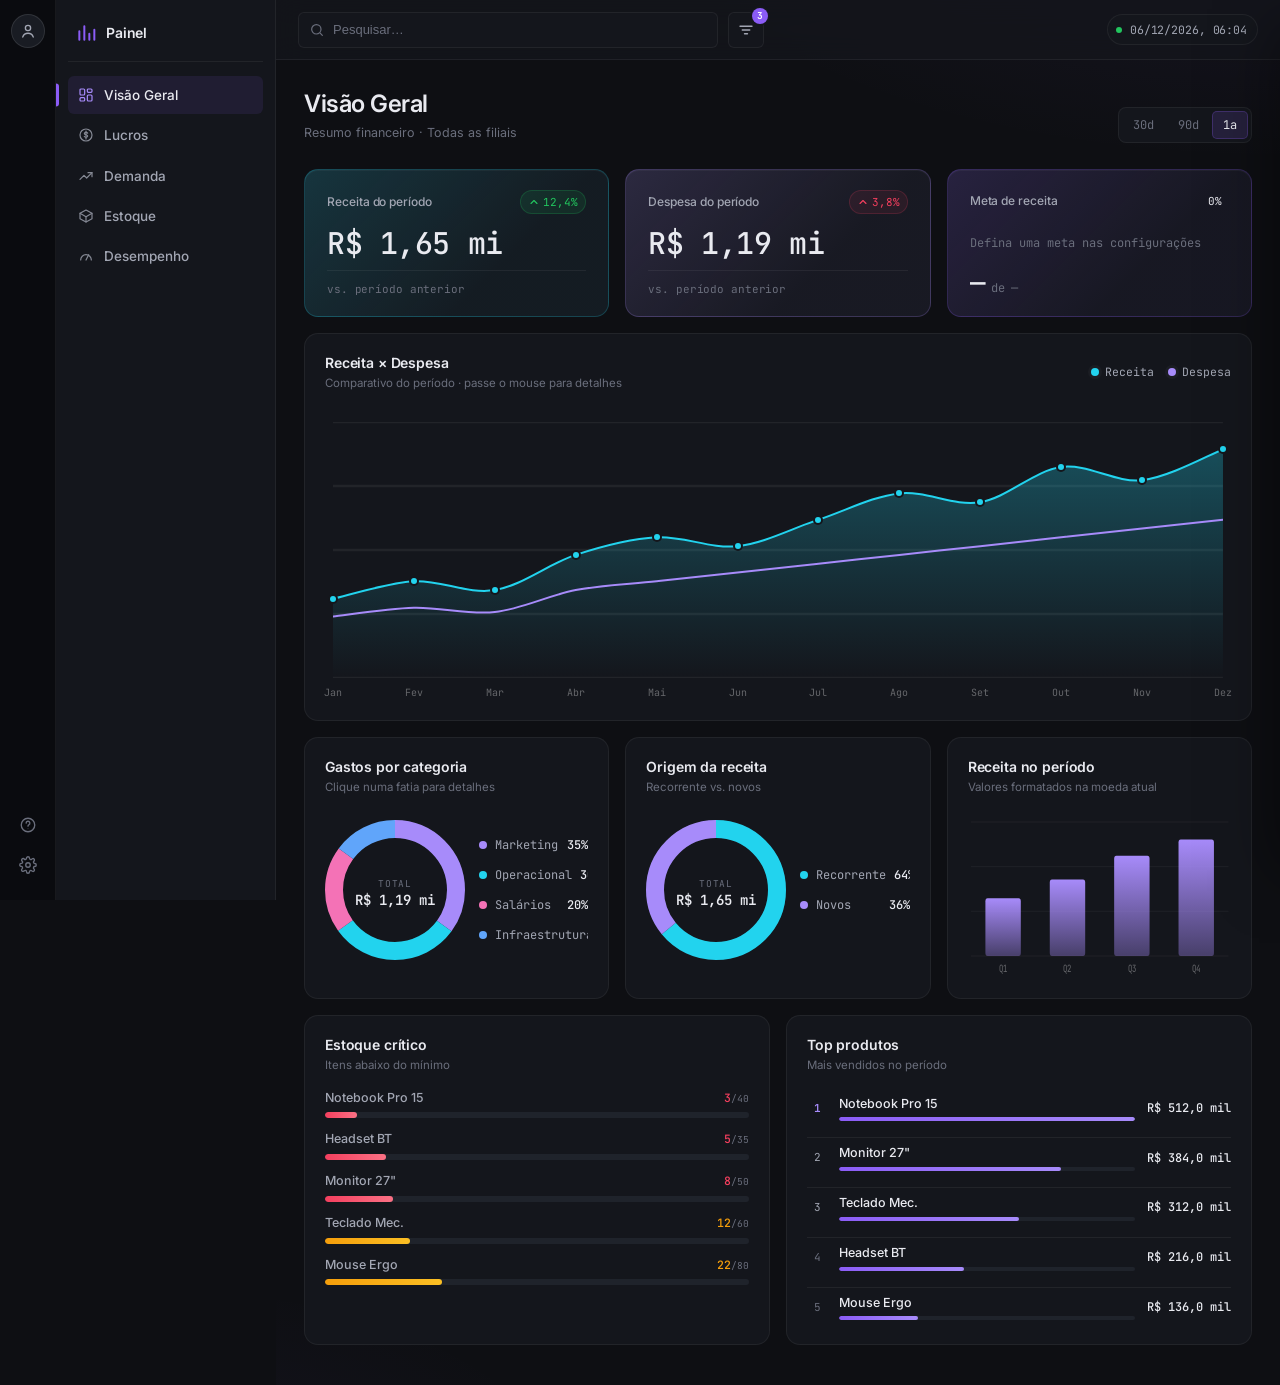
==== index.html @ f3abb26a "Dados compativeis com o da empresa ficticia montada, além de alguns graficos a mais adicionados na t" ====
<!DOCTYPE html>
<html lang="pt-BR" data-theme="violeta">
<head>
  <meta charset="UTF-8">
  <meta name="viewport" content="width=device-width, initial-scale=1.0">
  <title>Dashboard · Visão Geral</title>
  <link rel="preconnect" href="https://fonts.googleapis.com">
  <link rel="preconnect" href="https://fonts.gstatic.com" crossorigin>
  <link href="https://fonts.googleapis.com/css2?family=Inter:wght@400;500;600;700&family=JetBrains+Mono:wght@400;500&display=swap" rel="stylesheet">
  <link rel="stylesheet" href="prototipo.css">
  <link rel="stylesheet" href="themes.css">
  <link rel="stylesheet" href="configs.css">
</head>
<body>

  <aside class="rail" id="rail">
    <button class="rail-avatar" id="perfilBtn" aria-label="Perfil" aria-expanded="false" aria-controls="popPerfil">
      <svg viewBox="0 0 24 24" width="18" height="18" fill="none" stroke="currentColor" stroke-width="1.8" stroke-linecap="round" stroke-linejoin="round">
        <circle cx="12" cy="8" r="3.5"/><path d="M5 20c1.2-3.4 3.8-5 7-5s5.8 1.6 7 5"/>
      </svg>
    </button>
    <div class="rail-bottom">
      <button class="rail-btn" id="ajudaBtn" aria-label="Ajuda" aria-expanded="false" aria-controls="popAjuda">
        <svg viewBox="0 0 24 24" width="18" height="18" fill="none" stroke="currentColor" stroke-width="1.8" stroke-linecap="round" stroke-linejoin="round">
          <circle cx="12" cy="12" r="9"/><path d="M9.5 9.5a2.5 2.5 0 1 1 3.5 2.3c-.8.4-1 .9-1 1.7"/><circle cx="12" cy="17" r=".6" fill="currentColor" stroke="none"/>
        </svg>
      </button>
      <button class="rail-btn" id="settingsBtn" aria-label="Configurações" aria-expanded="false" aria-controls="settings">
        <svg viewBox="0 0 24 24" width="18" height="18" fill="none" stroke="currentColor" stroke-width="1.8" stroke-linecap="round" stroke-linejoin="round">
          <circle cx="12" cy="12" r="3"/>
          <path d="M19.4 15a1.7 1.7 0 0 0 .3 1.9l.1.1a2 2 0 1 1-2.8 2.8l-.1-.1a1.7 1.7 0 0 0-1.9-.3 1.7 1.7 0 0 0-1 1.5V21a2 2 0 1 1-4 0v-.1a1.7 1.7 0 0 0-1-1.6 1.7 1.7 0 0 0-1.9.3l-.1.1a2 2 0 1 1-2.8-2.8l.1-.1a1.7 1.7 0 0 0 .3-1.9 1.7 1.7 0 0 0-1.5-1H3a2 2 0 1 1 0-4h.1a1.7 1.7 0 0 0 1.6-1 1.7 1.7 0 0 0-.3-1.9l-.1-.1a2 2 0 1 1 2.8-2.8l.1.1a1.7 1.7 0 0 0 1.9.3H9a1.7 1.7 0 0 0 1-1.5V3a2 2 0 1 1 4 0v.1a1.7 1.7 0 0 0 1 1.5 1.7 1.7 0 0 0 1.9-.3l.1-.1a2 2 0 1 1 2.8 2.8l-.1.1a1.7 1.7 0 0 0-.3 1.9V9a1.7 1.7 0 0 0 1.5 1H21a2 2 0 1 1 0 4h-.1a1.7 1.7 0 0 0-1.5 1z"/>
        </svg>
      </button>
    </div>
  </aside>

  <nav class="menu" id="menu" aria-label="Seções">
    <div class="brand">
      <svg class="brand-mark" viewBox="0 0 24 24" fill="none" aria-hidden="true">
        <path d="M4 20V10M10 20V4M16 20v-7M22 20V8" stroke="currentColor" stroke-width="2.4" stroke-linecap="round"/>
      </svg>
      <span class="brand-name">Painel</span>
    </div>
    <a href="#" class="menu-item active" data-view="geral">
      <svg viewBox="0 0 24 24" width="16" height="16" fill="none" stroke="currentColor" stroke-width="1.8" stroke-linecap="round" stroke-linejoin="round"><rect x="3" y="3" width="7" height="9" rx="1.5"/><rect x="14" y="3" width="7" height="5" rx="1.5"/><rect x="14" y="12" width="7" height="9" rx="1.5"/><rect x="3" y="16" width="7" height="5" rx="1.5"/></svg>
      <span>Visão Geral</span>
    </a>
    <a href="#" class="menu-item" data-view="lucros">
      <svg viewBox="0 0 24 24" width="16" height="16" fill="none" stroke="currentColor" stroke-width="1.8" stroke-linecap="round" stroke-linejoin="round"><circle cx="12" cy="12" r="9"/><path d="M14.5 9.2c-.5-.8-1.4-1.2-2.5-1.2-1.4 0-2.5.7-2.5 1.8s1 1.5 2.5 1.8c1.6.4 2.5.9 2.5 2 0 1.1-1.1 1.8-2.5 1.8-1.1 0-2-.4-2.5-1.2"/><path d="M12 6v12"/></svg>
      <span>Lucros</span>
    </a>
    <a href="#" class="menu-item">
      <svg viewBox="0 0 24 24" width="16" height="16" fill="none" stroke="currentColor" stroke-width="1.8" stroke-linecap="round" stroke-linejoin="round"><path d="M3 17l6-6 4 4 8-8"/><path d="M15 7h6v6"/></svg>
      <span>Demanda</span>
    </a>
    <a href="#" class="menu-item">
      <svg viewBox="0 0 24 24" width="16" height="16" fill="none" stroke="currentColor" stroke-width="1.8" stroke-linecap="round" stroke-linejoin="round"><path d="M21 8l-9-5-9 5 9 5 9-5z"/><path d="M3 8v8l9 5 9-5V8"/><path d="M12 13v8"/></svg>
      <span>Estoque</span>
    </a>
    <a href="#" class="menu-item">
      <svg viewBox="0 0 24 24" width="16" height="16" fill="none" stroke="currentColor" stroke-width="1.8" stroke-linecap="round" stroke-linejoin="round"><path d="M4 18a8 8 0 1 1 16 0"/><path d="M12 18l4-8"/></svg>
      <span>Desempenho</span>
    </a>
  </nav>

  <header class="tools">
    <button class="menu-btn" id="menuBtn" aria-label="Abrir menu" aria-expanded="false" aria-controls="menu">
      <svg viewBox="0 0 24 24" width="20" height="20" fill="none" stroke="currentColor" stroke-width="1.9" stroke-linecap="round"><line x1="4" y1="7" x2="20" y2="7"/><line x1="4" y1="12" x2="20" y2="12"/><line x1="4" y1="17" x2="20" y2="17"/></svg>
    </button>

    <div class="tools-left">
      <div class="search">
        <svg class="search-icon" viewBox="0 0 24 24" width="16" height="16" fill="none" stroke="currentColor" stroke-width="1.8" stroke-linecap="round" stroke-linejoin="round">
          <circle cx="11" cy="11" r="7"/><path d="M20 20l-3.2-3.2"/>
        </svg>
        <input id="searchInput" type="text" placeholder="Pesquisar…" aria-label="Pesquisar" autocomplete="off">
        <div class="search-results" id="searchResults"></div>
      </div>

      <div class="filter-wrap">
        <button class="filter-btn" id="filterBtn" aria-label="Filtrar filiais" aria-expanded="false" aria-controls="filterMenu">
          <svg viewBox="0 0 24 24" width="18" height="18" fill="none" stroke="currentColor" stroke-width="1.8" stroke-linecap="round"><line x1="4" y1="7" x2="20" y2="7"/><line x1="7" y1="12" x2="17" y2="12"/><line x1="10" y1="17" x2="14" y2="17"/></svg>
          <span class="filter-count" id="filterCount">3</span>
        </button>
        <div class="filter-menu" id="filterMenu" hidden>
          <div class="filter-head">
            <span class="filter-label">Filiais</span>
            <button class="filter-clear" id="filterClear">Todas</button>
          </div>
          <label class="filter-opt"><input type="checkbox" value="campinas" checked><span class="filter-check"></span><span class="filter-name">Campinas</span></label>
          <label class="filter-opt"><input type="checkbox" value="jundiai" checked><span class="filter-check"></span><span class="filter-name">Jundiaí</span></label>
          <label class="filter-opt"><input type="checkbox" value="saopaulo" checked><span class="filter-check"></span><span class="filter-name">São Paulo</span></label>
        </div>
      </div>
    </div>

    <button class="tools-settings-btn" id="topbarSettingsBtn" aria-label="Configurações">
      <svg viewBox="0 0 24 24" width="18" height="18" fill="none" stroke="currentColor" stroke-width="1.8" stroke-linecap="round" stroke-linejoin="round">
        <circle cx="12" cy="12" r="3"/>
        <path d="M19.4 15a1.7 1.7 0 0 0 .3 1.9l.1.1a2 2 0 1 1-2.8 2.8l-.1-.1a1.7 1.7 0 0 0-1.9-.3 1.7 1.7 0 0 0-1 1.5V21a2 2 0 1 1-4 0v-.1a1.7 1.7 0 0 0-1-1.6 1.7 1.7 0 0 0-1.9.3l-.1.1a2 2 0 1 1-2.8-2.8l.1-.1a1.7 1.7 0 0 0 .3-1.9 1.7 1.7 0 0 0-1.5-1H3a2 2 0 1 1 0-4h.1a1.7 1.7 0 0 0 1.6-1 1.7 1.7 0 0 0-.3-1.9l-.1-.1a2 2 0 1 1 2.8-2.8l.1.1a1.7 1.7 0 0 0 1.9.3H9a1.7 1.7 0 0 0 1-1.5V3a2 2 0 1 1 4 0v.1a1.7 1.7 0 0 0 1 1.5 1.7 1.7 0 0 0 1.9-.3l.1-.1a2 2 0 1 1 2.8 2.8l-.1.1a1.7 1.7 0 0 0-.3 1.9V9a1.7 1.7 0 0 0 1.5 1H21a2 2 0 1 1 0 4h-.1a1.7 1.7 0 0 0-1.5 1z"/>
      </svg>
    </button>

    <div class="tools-right">
      <span class="live-dot" aria-hidden="true"></span>
      <span class="live-time" id="clock">--/-- ---- --:--</span>
    </div>
  </header>

  <div class="overlay" id="overlay"></div>

  <main class="content">

    <!-- ====================================================
         VIEW · VISÃO GERAL
         ==================================================== -->
    <section class="view" data-view="geral">

      <div class="content-header" id="contentHeader">
        <div>
          <h1>Visão Geral</h1>
          <p class="subtitle">Resumo financeiro · <span id="filiaisLabel">Todas as filiais</span></p>
        </div>
        <div class="range-picker" role="group" aria-label="Período">
          <button class="chip" data-period="30d">30d</button>
          <button class="chip" data-period="90d">90d</button>
          <button class="chip active" data-period="1a">1a</button>
        </div>
      </div>

      <section class="metrics">
        <article class="card" id="cardReceita">
          <header>
            <span class="card-label">Receita do período</span>
            <span class="card-badge pos">
              <svg class="badge-icon" viewBox="0 0 24 24" width="12" height="12" fill="none" stroke="currentColor" stroke-width="2.2" stroke-linecap="round" stroke-linejoin="round"><path d="M6 15l6-6 6 6"/></svg>
              <span class="badge-value">12,4%</span>
            </span>
          </header>
          <div class="card-value"><span class="num" data-current="0">0</span></div>
          <footer>vs. período anterior</footer>
        </article>

        <article class="card" id="cardDespesa">
          <header>
            <span class="card-label">Despesa do período</span>
            <span class="card-badge neg">
              <svg class="badge-icon" viewBox="0 0 24 24" width="12" height="12" fill="none" stroke="currentColor" stroke-width="2.2" stroke-linecap="round" stroke-linejoin="round"><path d="M6 9l6 6 6-6"/></svg>
              <span class="badge-value">3,8%</span>
            </span>
          </header>
          <div class="card-value"><span class="num" data-current="0">0</span></div>
          <footer>vs. período anterior</footer>
        </article>

        <article class="card card--goal" id="cardMeta">
          <header>
            <span class="card-label">Meta de receita</span>
            <span class="card-badge" id="metaBadge" hidden>
              <span class="badge-value" id="metaBadgeValue">0%</span>
            </span>
          </header>
          <div class="goal-card-body" id="metaBody">
            <p class="goal-empty" id="metaEmpty">Defina uma meta nas configurações</p>
            <div class="goal-card-value" id="metaValueWrap" hidden>
              <span class="num" id="metaValue">—</span>
              <small id="metaSub">de —</small>
            </div>
            <div class="goal-card-track" id="metaTrack" hidden>
              <div class="goal-card-fill" id="metaFill" style="width:0%"></div>
            </div>
            <p class="goal-card-remaining" id="metaRemaining" hidden></p>
          </div>
        </article>
      </section>

      <section class="panel" id="panelGrafico">
        <header class="panel-head">
          <div>
            <h3>Receita × Despesa</h3>
            <p class="panel-sub">Comparativo do período · passe o mouse para detalhes</p>
          </div>
          <div class="legend">
            <span data-serie="receita"><i class="dot" style="background:var(--chart-2)"></i>Receita</span>
            <span data-serie="despesa"><i class="dot" style="background:var(--chart-1)"></i>Despesa</span>
          </div>
        </header>
        <div class="chart" id="chart" aria-label="Gráfico de receita vs despesa"></div>
      </section>

      <section class="analytics">
        <article class="panel panel--donut" id="panelCategorias">
          <header class="panel-head"><div><h3>Gastos por categoria</h3><p class="panel-sub">Clique numa fatia para detalhes</p></div></header>
          <div class="donut-host" id="donutCategorias"></div>
        </article>
        <article class="panel panel--donut" id="panelOrigem">
          <header class="panel-head"><div><h3>Origem da receita</h3><p class="panel-sub">Recorrente vs. novos</p></div></header>
          <div class="donut-host" id="donutOrigem"></div>
        </article>
        <article class="panel panel--bars" id="panelBarras">
          <header class="panel-head"><div><h3>Receita no período</h3><p class="panel-sub">Valores formatados na moeda atual</p></div></header>
          <div class="bar-host" id="barPeriodo"></div>
        </article>
      </section>

      <section class="analytics analytics--2">
        <article class="panel panel--stock" id="panelEstoque">
          <header class="panel-head"><div><h3>Estoque crítico</h3><p class="panel-sub">Itens abaixo do mínimo</p></div></header>
          <div class="stock-list" id="estoqueCritico"></div>
        </article>
        <article class="panel panel--top" id="panelTop">
          <header class="panel-head"><div><h3>Top produtos</h3><p class="panel-sub">Mais vendidos no período</p></div></header>
          <div class="top-list" id="topProdutos"></div>
        </article>
      </section>

    </section>

    <!-- ====================================================
         VIEW · LUCROS
         ==================================================== -->
    <section class="view" data-view="lucros" hidden>

      <div class="content-header">
        <div>
          <h1>Lucros</h1>
          <p class="subtitle">Receita, custos e margem · <span id="filiaisLabelLucros">Todas as filiais</span></p>
        </div>
        <div class="range-picker" role="group" aria-label="Período">
          <button class="chip" data-period="30d">30d</button>
          <button class="chip" data-period="90d">90d</button>
          <button class="chip active" data-period="1a">1a</button>
        </div>
      </div>

      <section class="metrics metrics--4">

        <article class="card" id="lucrosCardReceita" style="--c-rgb: 34, 197, 94">
          <header>
            <span class="card-label">Receita bruta</span>
            <span class="card-badge pos">
              <svg class="badge-icon" viewBox="0 0 24 24" width="12" height="12" fill="none" stroke="currentColor" stroke-width="2.2" stroke-linecap="round" stroke-linejoin="round"><path d="M6 15l6-6 6 6"/></svg>
              <span class="badge-value">0%</span>
            </span>
          </header>
          <div class="card-value"><span class="num" data-current="0">0</span></div>
          <footer>vs. período anterior</footer>
        </article>

        <article class="card" id="lucrosCardCustos" style="--c-rgb: 244, 63, 94">
          <header>
            <span class="card-label">Custos totais</span>
            <span class="card-badge neg">
              <svg class="badge-icon" viewBox="0 0 24 24" width="12" height="12" fill="none" stroke="currentColor" stroke-width="2.2" stroke-linecap="round" stroke-linejoin="round"><path d="M6 9l6 6 6-6"/></svg>
              <span class="badge-value">0%</span>
            </span>
          </header>
          <div class="card-value"><span class="num" data-current="0">0</span></div>
          <footer>vs. período anterior</footer>
        </article>

        <article class="card" id="lucrosCardLucro" style="--c-rgb: var(--accent-rgb)">
          <header>
            <span class="card-label">Lucro líquido</span>
            <span class="card-badge pos">
              <svg class="badge-icon" viewBox="0 0 24 24" width="12" height="12" fill="none" stroke="currentColor" stroke-width="2.2" stroke-linecap="round" stroke-linejoin="round"><path d="M6 15l6-6 6 6"/></svg>
              <span class="badge-value">0%</span>
            </span>
          </header>
          <div class="card-value"><span class="num" data-current="0">0</span></div>
          <footer>vs. período anterior</footer>
        </article>

        <article class="card card--percent" id="lucrosCardMargem" style="--c-rgb: var(--c-rgb-1)">
          <header>
            <span class="card-label">Margem líquida</span>
            <span class="card-badge pos">
              <svg class="badge-icon" viewBox="0 0 24 24" width="12" height="12" fill="none" stroke="currentColor" stroke-width="2.2" stroke-linecap="round" stroke-linejoin="round"><path d="M6 15l6-6 6 6"/></svg>
              <span class="badge-value">0%</span>
            </span>
          </header>
          <div class="card-value">
            <span class="num" id="lucrosMargemValor" data-current="0">0</span>
            <small>%</small>
          </div>
          <footer>vs. período anterior</footer>
        </article>

      </section>

      <section class="panel">
        <header class="panel-head">
          <div>
            <h3>Receita × Custos × Lucro</h3>
            <p class="panel-sub">Evolução no período · passe o mouse para detalhes</p>
          </div>
          <div class="legend">
            <span><i class="dot" style="background:var(--chart-1)"></i>Receita</span>
            <span><i class="dot" style="background:var(--chart-2)"></i>Custos</span>
            <span><i class="dot" style="background:var(--chart-3)"></i>Lucro</span>
          </div>
        </header>
        <div class="chart" id="chartLucros" aria-label="Gráfico de receita, custos e lucro"></div>
      </section>

      <section class="analytics">

        <article class="panel panel--donut">
          <header class="panel-head">
            <div>
              <h3>Composição da receita</h3>
              <p class="panel-sub">Hardware · Software · Serviços</p>
            </div>
          </header>
          <div class="donut-host" id="donutMixReceita"></div>
        </article>

        <article class="panel panel--donut">
          <header class="panel-head">
            <div>
              <h3>Composição dos custos</h3>
              <p class="panel-sub">Clique numa fatia para detalhes</p>
            </div>
          </header>
          <div class="donut-host" id="donutCustosLucros"></div>
        </article>

        <article class="panel panel--bars">
          <header class="panel-head">
            <div>
              <h3>Lucro no período</h3>
              <p class="panel-sub">Valores na moeda atual</p>
            </div>
          </header>
          <div class="bar-host" id="barLucros"></div>
        </article>

      </section>

      <section class="analytics analytics--2">

        <article class="panel panel--donut">
          <header class="panel-head">
            <div>
              <h3>Origem do lucro</h3>
              <p class="panel-sub">Recorrente vs. pontual</p>
            </div>
          </header>
          <div class="donut-host" id="donutOrigemLucros"></div>
        </article>

        <article class="panel">
          <header class="panel-head">
            <div>
              <h3>Margem por categoria</h3>
              <p class="panel-sub">Lucro / receita em cada linha</p>
            </div>
          </header>
          <div class="margin-list" id="margemCategorias"></div>
        </article>

      </section>

      <section class="panel">
        <header class="panel-head">
          <div>
            <h3>Produtos e serviços</h3>
            <p class="panel-sub">Ordenado por contribuição ao lucro</p>
          </div>
        </header>
        <div class="profit-table" id="tabelaLucros"></div>
      </section>

    </section>

  </main>

  <nav class="bottom-nav" aria-label="Navegação rápida">
    <a href="#" class="active" data-view="geral">
      <svg viewBox="0 0 24 24" width="20" height="20" fill="none" stroke="currentColor" stroke-width="1.8" stroke-linecap="round" stroke-linejoin="round"><rect x="3" y="3" width="7" height="9" rx="1.5"/><rect x="14" y="3" width="7" height="5" rx="1.5"/><rect x="14" y="12" width="7" height="9" rx="1.5"/><rect x="3" y="16" width="7" height="5" rx="1.5"/></svg>
      <span>Geral</span>
    </a>
    <a href="#" data-view="lucros">
      <svg viewBox="0 0 24 24" width="20" height="20" fill="none" stroke="currentColor" stroke-width="1.8" stroke-linecap="round" stroke-linejoin="round"><circle cx="12" cy="12" r="9"/><path d="M12 6v12M14.5 9.2c-.5-.8-1.4-1.2-2.5-1.2-1.4 0-2.5.7-2.5 1.8s1 1.5 2.5 1.8c1.6.4 2.5.9 2.5 2 0 1.1-1.1 1.8-2.5 1.8-1.1 0-2-.4-2.5-1.2"/></svg>
      <span>Lucros</span>
    </a>
    <a href="#">
      <svg viewBox="0 0 24 24" width="20" height="20" fill="none" stroke="currentColor" stroke-width="1.8" stroke-linecap="round" stroke-linejoin="round"><path d="M3 17l6-6 4 4 8-8"/><path d="M15 7h6v6"/></svg>
      <span>Demanda</span>
    </a>
    <a href="#">
      <svg viewBox="0 0 24 24" width="20" height="20" fill="none" stroke="currentColor" stroke-width="1.8" stroke-linecap="round" stroke-linejoin="round"><path d="M21 8l-9-5-9 5 9 5 9-5z"/><path d="M3 8v8l9 5 9-5V8"/></svg>
      <span>Estoque</span>
    </a>
    <a href="#">
      <svg viewBox="0 0 24 24" width="20" height="20" fill="none" stroke="currentColor" stroke-width="1.8" stroke-linecap="round" stroke-linejoin="round"><path d="M4 18a8 8 0 1 1 16 0"/><path d="M12 18l4-8"/></svg>
      <span>Desemp.</span>
    </a>
  </nav>

  <button class="presentation-exit" id="presentationExit" hidden>
    <svg viewBox="0 0 24 24" width="14" height="14" fill="none" stroke="currentColor" stroke-width="2" stroke-linecap="round" stroke-linejoin="round">
      <line x1="6" y1="6" x2="18" y2="18"/><line x1="18" y1="6" x2="6" y2="18"/>
    </svg>
    Sair da apresentação
  </button>

  <div class="popover popover--perfil" id="popPerfil" role="dialog" aria-hidden="true">
    <div class="pop-head">
      <div class="pop-avatar">AC</div>
      <div class="pop-user">
        <strong>Acme Corp</strong>
        <span>contato@acme.com</span>
      </div>
    </div>
    <div class="pop-section">
      <span class="pop-section-label">Dados da empresa</span>
      <dl class="pop-dl">
        <div><dt>CNPJ</dt><dd>12.345.678/0001-90</dd></div>
        <div><dt>Fundada</dt><dd>2018</dd></div>
        <div><dt>Setor</dt><dd>Tecnologia</dd></div>
      </dl>
    </div>
    <div class="pop-section">
      <span class="pop-section-label">Resumo</span>
      <dl class="pop-dl">
        <div><dt>Funcionários</dt><dd>42</dd></div>
        <div><dt>Clientes ativos</dt><dd>128</dd></div>
        <div><dt>Receita anual</dt><dd>R$ 1,2M</dd></div>
      </dl>
    </div>
  </div>

  <div class="popover popover--ajuda" id="popAjuda" role="dialog" aria-hidden="true">
    <div class="pop-head">
      <div class="pop-avatar">
        <svg viewBox="0 0 24 24" width="18" height="18" fill="none" stroke="currentColor" stroke-width="1.8" stroke-linecap="round" stroke-linejoin="round">
          <circle cx="12" cy="12" r="9"/>
          <path d="M9.5 9.5a2.5 2.5 0 1 1 3.5 2.3c-.8.4-1 .9-1 1.7"/>
          <circle cx="12" cy="17" r=".6" fill="currentColor" stroke="none"/>
        </svg>
      </div>
      <div class="pop-user">
        <strong>Precisa de ajuda?</strong>
        <span>Recursos e suporte</span>
      </div>
    </div>
    <ul class="pop-list">
      <li><button class="pop-item" data-action="docs"><svg viewBox="0 0 24 24" width="16" height="16" fill="none" stroke="currentColor" stroke-width="1.8" stroke-linecap="round" stroke-linejoin="round"><path d="M2 3h6a4 4 0 0 1 4 4v14a3 3 0 0 0-3-3H2z"/><path d="M22 3h-6a4 4 0 0 0-4 4v14a3 3 0 0 1 3-3h7z"/></svg>Documentação</button></li>
      <li><button class="pop-item" data-action="suporte"><svg viewBox="0 0 24 24" width="16" height="16" fill="none" stroke="currentColor" stroke-width="1.8" stroke-linecap="round" stroke-linejoin="round"><path d="M21 15a2 2 0 0 1-2 2H7l-4 4V5a2 2 0 0 1 2-2h14a2 2 0 0 1 2 2z"/></svg>Falar com suporte</button></li>
      <li><button class="pop-item" data-action="atalhos"><svg viewBox="0 0 24 24" width="16" height="16" fill="none" stroke="currentColor" stroke-width="1.8" stroke-linecap="round" stroke-linejoin="round"><rect x="3" y="4" width="18" height="12" rx="2"/><line x1="8" y1="20" x2="16" y2="20"/><line x1="12" y1="16" x2="12" y2="20"/></svg>Atalhos de teclado</button></li>
      <li><button class="pop-item" data-action="sobre"><svg viewBox="0 0 24 24" width="16" height="16" fill="none" stroke="currentColor" stroke-width="1.8" stroke-linecap="round" stroke-linejoin="round"><circle cx="12" cy="12" r="9"/><line x1="12" y1="16" x2="12" y2="12"/><circle cx="12" cy="8" r=".6" fill="currentColor" stroke="none"/></svg>Sobre o painel</button></li>
    </ul>
  </div>

  <div class="settings-overlay" id="settingsOverlay" aria-hidden="true"></div>

  <aside class="settings" id="settings" role="dialog" aria-modal="true" aria-labelledby="settingsTitle" aria-hidden="true">
    <header class="settings-head">
      <div>
        <h2 id="settingsTitle">Configurações</h2>
        <p>Personalize o painel</p>
      </div>
      <button class="settings-close" id="settingsClose" aria-label="Fechar painel">
        <svg viewBox="0 0 24 24" width="16" height="16" fill="none" stroke="currentColor" stroke-width="1.8" stroke-linecap="round">
          <line x1="6" y1="6" x2="18" y2="18"/><line x1="18" y1="6" x2="6" y2="18"/>
        </svg>
      </button>
    </header>

    <div class="settings-body">
      <section class="settings-section">
        <div class="section-head">
          <span class="section-label">Aparência</span>
          <span class="section-hint">6 temas</span>
        </div>
        <div class="theme-grid" role="radiogroup" aria-label="Tema">
          <button class="theme-card" role="radio" aria-checked="true" data-theme-value="violeta">
            <div class="theme-preview" data-theme="violeta" aria-hidden="true">
              <span class="tp-rail"></span><span class="tp-menu"></span>
              <span class="tp-body"><span class="tp-cards"><span class="tp-card"></span><span class="tp-card"></span></span>
              <span class="tp-chart"><svg viewBox="0 0 60 16" preserveAspectRatio="none"><path d="M0 12 Q 12 6, 24 10 T 48 5 T 60 8" fill="none" stroke="var(--accent)" stroke-width="1.4"/></svg></span></span>
            </div>
            <span class="theme-name">Violeta</span>
            <span class="theme-check"><svg viewBox="0 0 24 24" width="10" height="10" fill="none" stroke="currentColor" stroke-width="3" stroke-linecap="round" stroke-linejoin="round"><polyline points="5 12 10 17 19 7"/></svg></span>
          </button>
          <button class="theme-card" role="radio" aria-checked="false" data-theme-value="claro">
            <div class="theme-preview" data-theme="claro" aria-hidden="true">
              <span class="tp-rail"></span><span class="tp-menu"></span>
              <span class="tp-body"><span class="tp-cards"><span class="tp-card"></span><span class="tp-card"></span></span>
              <span class="tp-chart"><svg viewBox="0 0 60 16" preserveAspectRatio="none"><path d="M0 12 Q 12 6, 24 10 T 48 5 T 60 8" fill="none" stroke="var(--accent)" stroke-width="1.4"/></svg></span></span>
            </div>
            <span class="theme-name">Claro</span>
            <span class="theme-check"><svg viewBox="0 0 24 24" width="10" height="10" fill="none" stroke="currentColor" stroke-width="3" stroke-linecap="round" stroke-linejoin="round"><polyline points="5 12 10 17 19 7"/></svg></span>
          </button>
          <button class="theme-card" role="radio" aria-checked="false" data-theme-value="quente">
            <div class="theme-preview" data-theme="quente" aria-hidden="true">
              <span class="tp-rail"></span><span class="tp-menu"></span>
              <span class="tp-body"><span class="tp-cards"><span class="tp-card"></span><span class="tp-card"></span></span>
              <span class="tp-chart"><svg viewBox="0 0 60 16" preserveAspectRatio="none"><path d="M0 12 Q 12 6, 24 10 T 48 5 T 60 8" fill="none" stroke="var(--accent)" stroke-width="1.4"/></svg></span></span>
            </div>
            <span class="theme-name">Quente</span>
            <span class="theme-check"><svg viewBox="0 0 24 24" width="10" height="10" fill="none" stroke="currentColor" stroke-width="3" stroke-linecap="round" stroke-linejoin="round"><polyline points="5 12 10 17 19 7"/></svg></span>
          </button>
          <button class="theme-card" role="radio" aria-checked="false" data-theme-value="azul">
            <div class="theme-preview" data-theme="azul" aria-hidden="true">
              <span class="tp-rail"></span><span class="tp-menu"></span>
              <span class="tp-body"><span class="tp-cards"><span class="tp-card"></span><span class="tp-card"></span></span>
              <span class="tp-chart"><svg viewBox="0 0 60 16" preserveAspectRatio="none"><path d="M0 12 Q 12 6, 24 10 T 48 5 T 60 8" fill="none" stroke="var(--accent)" stroke-width="1.4"/></svg></span></span>
            </div>
            <span class="theme-name">Azul</span>
            <span class="theme-check"><svg viewBox="0 0 24 24" width="10" height="10" fill="none" stroke="currentColor" stroke-width="3" stroke-linecap="round" stroke-linejoin="round"><polyline points="5 12 10 17 19 7"/></svg></span>
          </button>
          <button class="theme-card" role="radio" aria-checked="false" data-theme-value="verde">
            <div class="theme-preview" data-theme="verde" aria-hidden="true">
              <span class="tp-rail"></span><span class="tp-menu"></span>
              <span class="tp-body"><span class="tp-cards"><span class="tp-card"></span><span class="tp-card"></span></span>
              <span class="tp-chart"><svg viewBox="0 0 60 16" preserveAspectRatio="none"><path d="M0 12 Q 12 6, 24 10 T 48 5 T 60 8" fill="none" stroke="var(--accent)" stroke-width="1.4"/></svg></span></span>
            </div>
            <span class="theme-name">Verde</span>
            <span class="theme-check"><svg viewBox="0 0 24 24" width="10" height="10" fill="none" stroke="currentColor" stroke-width="3" stroke-linecap="round" stroke-linejoin="round"><polyline points="5 12 10 17 19 7"/></svg></span>
          </button>
          <button class="theme-card" role="radio" aria-checked="false" data-theme-value="rosa">
            <div class="theme-preview" data-theme="rosa" aria-hidden="true">
              <span class="tp-rail"></span><span class="tp-menu"></span>
              <span class="tp-body"><span class="tp-cards"><span class="tp-card"></span><span class="tp-card"></span></span>
              <span class="tp-chart"><svg viewBox="0 0 60 16" preserveAspectRatio="none"><path d="M0 12 Q 12 6, 24 10 T 48 5 T 60 8" fill="none" stroke="var(--accent)" stroke-width="1.4"/></svg></span></span>
            </div>
            <span class="theme-name">Rosa</span>
            <span class="theme-check"><svg viewBox="0 0 24 24" width="10" height="10" fill="none" stroke="currentColor" stroke-width="3" stroke-linecap="round" stroke-linejoin="round"><polyline points="5 12 10 17 19 7"/></svg></span>
          </button>
        </div>
      </section>

      <section class="settings-section">
        <div class="section-head"><span class="section-label">Moeda</span></div>
        <div class="segmented" role="radiogroup" aria-label="Moeda">
          <button role="radio" data-currency="BRL" aria-checked="true">Real (R$)</button>
          <button role="radio" data-currency="USD" aria-checked="false">Dólar ($)</button>
          <button role="radio" data-currency="EUR" aria-checked="false">Euro (€)</button>
        </div>
        <p class="section-help">Todos os valores são convertidos automaticamente.</p>
      </section>

      <section class="settings-section">
        <div class="section-head"><span class="section-label">Período padrão</span></div>
        <div class="segmented" role="radiogroup" aria-label="Período padrão">
          <button role="radio" data-period="30d" aria-checked="false">30d</button>
          <button role="radio" data-period="90d" aria-checked="false">90d</button>
          <button role="radio" data-period="1a" aria-checked="true">1a</button>
        </div>
        <p class="section-help">Período selecionado ao abrir o painel.</p>
      </section>

      <section class="settings-section">
        <div class="section-head"><span class="section-label">Meta de receita</span></div>
        <div class="goal-input-wrap">
          <span class="goal-currency" id="goalCurrencySymbol">R$</span>
          <input type="text" id="goalInput" inputmode="numeric" placeholder="0" autocomplete="off">
        </div>
        <div class="goal-progress" id="goalProgress" hidden>
          <div class="goal-progress-track"><div class="goal-progress-fill" id="goalProgressFill" style="width:0%"></div></div>
          <div class="goal-progress-info">
            <span class="goal-percent" id="goalPercent">0%</span>
            <span class="goal-remaining" id="goalRemaining"></span>
          </div>
        </div>
        <p class="section-help">Compara com a receita do período atual (filiais selecionadas).</p>
      </section>

      <section class="settings-section">
        <div class="section-head"><span class="section-label">Apresentação</span></div>
        <button class="btn-primary" id="enterPresentation">
          <svg viewBox="0 0 24 24" width="16" height="16" fill="none" stroke="currentColor" stroke-width="2" stroke-linecap="round" stroke-linejoin="round">
            <rect x="2" y="4" width="20" height="14" rx="2"/><line x1="8" y1="22" x2="16" y2="22"/><line x1="12" y1="18" x2="12" y2="22"/>
          </svg>
          Entrar em modo apresentação
        </button>
        <p class="section-help">Esconde menus e ferramentas. Pressione <strong>Esc</strong> para sair.</p>
      </section>

      <section class="settings-section">
        <div class="section-head"><span class="section-label">Privacidade</span></div>
        <ul class="pref-list">
          <li class="pref">
            <div class="pref-info">
              <span class="pref-title">Ocultar valores sensíveis</span>
              <span class="pref-sub">Borra valores dos cards, top produtos e pizzas</span>
            </div>
            <label class="switch">
              <input type="checkbox" data-pref="hide-values">
              <span class="switch-track"><span class="switch-thumb"></span></span>
            </label>
          </li>
        </ul>
      </section>

      <section class="settings-section settings-footer">
        <button class="btn-ghost" id="resetSettings">
          <svg viewBox="0 0 24 24" width="14" height="14" fill="none" stroke="currentColor" stroke-width="1.8" stroke-linecap="round" stroke-linejoin="round">
            <path d="M3 12a9 9 0 1 0 3-6.7"/><polyline points="3 4 3 10 9 10"/>
          </svg>
          Restaurar padrões
        </button>
      </section>
    </div>
  </aside>

  <script src="prototipo.js"></script>
  <script src="configs.js"></script>
  <script src="profits.js"></script>
</body>
</html>
---- prototipo.css ----
/* ==========================================================================
   TOKENS
   ========================================================================== */
:root {
  --rail-w: 56px;
  --menu-w: 220px;
  --top-h: 60px;
  --r-sm: 6px;
  --r: 10px;
  --r-lg: 14px;
  --ease: cubic-bezier(.22, 1, .36, 1);
  --ease-out: cubic-bezier(.16, 1, .3, 1);
  --dur: .35s;
  --font: 'Inter', -apple-system, BlinkMacSystemFont, 'Segoe UI', system-ui, sans-serif;
  --mono: 'JetBrains Mono', ui-monospace, SFMono-Regular, Menlo, monospace;
}

*, *::before, *::after { margin: 0; padding: 0; box-sizing: border-box; }
html { color-scheme: dark; }
body {
  font-family: var(--font);
  font-size: 14px;
  line-height: 1.5;
  color: var(--fg);
  background: var(--bg);
  -webkit-font-smoothing: antialiased;
  text-rendering: optimizeLegibility;
}
button { font: inherit; color: inherit; background: none; border: 0; cursor: pointer; }
a { color: inherit; text-decoration: none; }
:focus-visible { outline: 2px solid var(--accent); outline-offset: 2px; border-radius: 4px; }

/* ==========================================================================
   RAIL
   ========================================================================== */
.rail {
  position: fixed;
  inset: 0 auto 0 0;
  width: var(--rail-w);
  background: var(--bg-rail);
  border-right: 1px solid var(--line);
  display: flex;
  flex-direction: column;
  align-items: center;
  justify-content: space-between;
  padding: 14px 0 max(18px, env(safe-area-inset-bottom, 0px));
  z-index: 1010;
  overflow-y: auto;
  overflow-x: hidden;
  overscroll-behavior: contain;
  scrollbar-width: none;
}
.rail::-webkit-scrollbar { display: none; }

.rail-avatar {
  width: 34px;
  height: 34px;
  border-radius: 50%;
  background: var(--bg-2);
  border: 1px solid var(--line-2);
  display: grid;
  place-items: center;
  color: var(--fg-2);
  transition: all .2s var(--ease);
  flex-shrink: 0;
}
.rail-avatar:hover {
  color: var(--fg);
  border-color: rgba(var(--accent-rgb), .5);
  box-shadow: 0 0 0 3px rgba(var(--accent-rgb), .12);
}

.rail-bottom {
  display: flex;
  flex-direction: column;
  gap: 6px;
  flex-shrink: 0;
}
.rail-btn {
  width: 34px;
  height: 34px;
  display: grid;
  place-items: center;
  border-radius: var(--r-sm);
  color: var(--fg-3);
  transition: all .2s var(--ease);
  flex-shrink: 0;
}
.rail-btn:hover { color: var(--fg); background: rgba(255, 255, 255, .05); }
[data-theme="claro"] .rail-btn:hover { background: rgba(0, 0, 0, .05); }

.rail-avatar[aria-expanded="true"],
.rail-btn[aria-expanded="true"] {
  color: var(--accent-2);
  background: rgba(var(--accent-rgb), .12);
  border-color: rgba(var(--accent-rgb), .35);
}

@media (max-height: 640px) {
  .rail { padding: 8px 0 max(10px, env(safe-area-inset-bottom, 0px)); }
  .rail-avatar { width: 30px; height: 30px; }
  .rail-btn { width: 30px; height: 30px; }
  .rail-bottom { gap: 4px; }
}

/* ==========================================================================
   MENU
   ========================================================================== */
.menu {
  position: fixed;
  inset: 0 auto 0 var(--rail-w);
  width: var(--menu-w);
  background: var(--bg-1);
  border-right: 1px solid var(--line);
  padding: 14px 12px max(22px, env(safe-area-inset-bottom, 0px));
  display: flex;
  flex-direction: column;
  gap: 2px;
  z-index: 1011;
  overflow-y: auto;
  overflow-x: hidden;
  overscroll-behavior: contain;
  scrollbar-width: thin;
  scrollbar-color: var(--line-2) transparent;
}
.menu::-webkit-scrollbar { width: 6px; }
.menu::-webkit-scrollbar-thumb { background: var(--line-2); border-radius: 3px; }

.brand {
  display: flex;
  align-items: center;
  gap: 10px;
  padding: 8px 8px 18px;
  border-bottom: 1px solid var(--line);
  margin-bottom: 12px;
  flex-shrink: 0;
}
.brand-mark { width: 20px; height: 20px; flex-shrink: 0; display: block; color: var(--accent); }
.brand-name { font-weight: 600; letter-spacing: -.01em; font-size: 14px; }

.menu-item {
  position: relative;
  display: flex;
  align-items: center;
  gap: 10px;
  padding: 9px 10px;
  border-radius: var(--r-sm);
  color: var(--fg-2);
  font-size: 13.5px;
  font-weight: 500;
  transition: color .18s var(--ease), background .18s var(--ease);
  flex-shrink: 0;
}
.menu-item svg { flex-shrink: 0; opacity: .8; }
.menu-item::before {
  content: "";
  position: absolute;
  left: -12px;
  top: 50%;
  width: 3px;
  height: 0;
  background: var(--accent);
  border-radius: 0 3px 3px 0;
  transform: translateY(-50%);
  transition: height .28s var(--ease);
}
.menu-item:hover { color: var(--fg); background: rgba(255, 255, 255, .035); }
[data-theme="claro"] .menu-item:hover { background: rgba(0, 0, 0, .035); }
.menu-item.active { color: var(--fg); background: rgba(var(--accent-rgb), .10); }
.menu-item.active::before { height: 60%; }
.menu-item.active svg { color: var(--accent-2); opacity: 1; }

/* ==========================================================================
   TOPBAR
   ========================================================================== */
.tools {
  position: fixed;
  inset: 0 0 auto calc(var(--rail-w) + var(--menu-w));
  height: var(--top-h);
  display: flex;
  align-items: center;
  gap: 12px;
  padding: 0 22px;
  background: color-mix(in srgb, var(--bg-1) 80%, transparent);
  backdrop-filter: blur(14px);
  -webkit-backdrop-filter: blur(14px);
  border-bottom: 1px solid var(--line);
  z-index: 1000;
}
.tools-left { display: flex; align-items: center; gap: 10px; flex: 1; min-width: 0; }

.menu-btn {
  display: none;
  width: 36px;
  height: 36px;
  border-radius: var(--r-sm);
  color: var(--fg-2);
  align-items: center;
  justify-content: center;
  flex-shrink: 0;
}
.menu-btn:hover { background: rgba(255, 255, 255, .05); color: var(--fg); }

/* Settings button no topbar — só mobile */
.tools-settings-btn {
  display: none;
  width: 36px;
  height: 36px;
  border-radius: var(--r-sm);
  color: var(--fg-2);
  align-items: center;
  justify-content: center;
  flex-shrink: 0;
  transition: all .18s var(--ease);
}
.tools-settings-btn:hover { color: var(--fg); background: rgba(255, 255, 255, .05); }

.search { position: relative; width: min(420px, 100%); }
.search input {
  width: 100%;
  height: 36px;
  padding: 0 12px 0 34px;
  font-size: 13px;
  color: var(--fg);
  background: var(--bg-1);
  border: 1px solid var(--line);
  border-radius: var(--r-sm);
  outline: none;
  transition: border-color .2s var(--ease), background .2s var(--ease), box-shadow .2s var(--ease);
}
.search input::placeholder { color: var(--fg-3); }
.search input:hover { border-color: var(--line-2); }
.search input:focus {
  border-color: rgba(var(--accent-rgb), .55);
  background: var(--bg-2);
  box-shadow: 0 0 0 3px rgba(var(--accent-rgb), .1);
}
.search-icon {
  position: absolute;
  left: 11px;
  top: 50%;
  transform: translateY(-50%);
  color: var(--fg-3);
  pointer-events: none;
}
.search-results {
  position: absolute;
  top: calc(100% + 6px);
  left: 0;
  right: 0;
  background: var(--bg-2);
  border: 1px solid var(--line-2);
  border-radius: var(--r);
  box-shadow: 0 16px 40px -18px rgba(0, 0, 0, .7);
  padding: 4px;
  max-height: 340px;
  overflow-y: auto;
  z-index: 1060;
  display: none;
}
.search-results.is-open { display: block; }
.search-empty { padding: 14px 12px; font-size: 12px; color: var(--fg-3); text-align: center; }
.search-result {
  width: 100%;
  display: flex;
  align-items: center;
  gap: 10px;
  padding: 9px 10px;
  border-radius: var(--r-sm);
  color: var(--fg-2);
  font-size: 13px;
  font-weight: 500;
  text-align: left;
  transition: background .15s var(--ease), color .15s var(--ease);
}
.search-result svg { flex-shrink: 0; opacity: .55; }
.search-result:hover, .search-result.is-active { color: var(--fg); background: rgba(var(--accent-rgb), .10); }
.search-result:hover svg, .search-result.is-active svg { color: var(--accent-2); opacity: 1; }

.filter-wrap { position: relative; flex-shrink: 0; }
.filter-btn {
  position: relative;
  width: 36px;
  height: 36px;
  display: grid;
  place-items: center;
  color: var(--fg-2);
  border: 1px solid var(--line);
  border-radius: var(--r-sm);
  background: var(--bg-1);
  transition: all .2s var(--ease);
}
.filter-btn:hover { color: var(--fg); border-color: var(--line-2); background: var(--bg-2); }
.filter-btn[aria-expanded="true"] {
  color: var(--accent-2);
  border-color: rgba(var(--accent-rgb), .55);
  background: rgba(var(--accent-rgb), .10);
}
.filter-count {
  position: absolute;
  top: -5px;
  right: -5px;
  min-width: 16px;
  height: 16px;
  padding: 0 4px;
  border-radius: 999px;
  background: var(--accent);
  color: var(--accent-fg);
  font-family: var(--mono);
  font-size: 9.5px;
  font-weight: 600;
  display: grid;
  place-items: center;
  line-height: 1;
  box-shadow: 0 0 0 2px var(--bg-1);
}
.filter-menu {
  position: absolute;
  top: calc(100% + 8px);
  right: 0;
  width: 220px;
  padding: 10px;
  background: var(--bg-2);
  border: 1px solid var(--line-2);
  border-radius: var(--r);
  box-shadow: 0 16px 40px -18px rgba(0, 0, 0, .8), 0 0 0 1px rgba(0, 0, 0, .15);
  z-index: 1060;
  display: flex;
  flex-direction: column;
  gap: 2px;
  animation: rise .22s var(--ease-out) both;
}
.filter-menu[hidden] { display: none; }
.filter-head {
  display: flex;
  align-items: center;
  justify-content: space-between;
  padding: 4px 8px 8px;
  border-bottom: 1px solid var(--line);
  margin-bottom: 4px;
}
.filter-label {
  font-family: var(--mono);
  font-size: 10px;
  text-transform: uppercase;
  letter-spacing: .12em;
  color: var(--fg-3);
  font-weight: 500;
}
.filter-clear {
  font-size: 11px;
  color: var(--accent-2);
  font-weight: 500;
  padding: 2px 6px;
  border-radius: 4px;
  transition: background .18s var(--ease);
}
.filter-clear:hover { background: rgba(var(--accent-rgb), .10); }
.filter-opt {
  display: flex;
  align-items: center;
  gap: 10px;
  padding: 8px 8px;
  border-radius: var(--r-sm);
  cursor: pointer;
  transition: background .15s var(--ease);
  font-size: 13px;
  color: var(--fg-2);
  user-select: none;
}
.filter-opt:hover { background: rgba(255, 255, 255, .035); color: var(--fg); }
[data-theme="claro"] .filter-opt:hover { background: rgba(0, 0, 0, .035); }
.filter-opt input { position: absolute; opacity: 0; pointer-events: none; }
.filter-check {
  width: 16px;
  height: 16px;
  border-radius: 4px;
  border: 1.5px solid var(--line-2);
  display: grid;
  place-items: center;
  flex-shrink: 0;
  transition: all .18s var(--ease);
  background: transparent;
  position: relative;
}
.filter-check::after {
  content: "";
  width: 4px;
  height: 8px;
  border: solid var(--accent-fg);
  border-width: 0 2px 2px 0;
  transform: rotate(45deg) translate(-1px, -1px) scale(0);
  transition: transform .18s var(--ease);
}
.filter-opt input:checked ~ .filter-check { background: var(--accent); border-color: var(--accent); }
.filter-opt input:checked ~ .filter-check::after { transform: rotate(45deg) translate(-1px, -1px) scale(1); }
.filter-opt input:focus-visible ~ .filter-check { outline: 2px solid var(--accent); outline-offset: 2px; }
.filter-name { flex: 1; }

.tools-right {
  display: flex;
  align-items: center;
  gap: 8px;
  margin-left: auto;
  padding: 6px 10px 6px 8px;
  border: 1px solid var(--line);
  border-radius: 999px;
  background: var(--bg-1);
}
.live-dot {
  width: 6px;
  height: 6px;
  border-radius: 50%;
  background: var(--pos);
  box-shadow: 0 0 0 0 rgba(34, 197, 94, .5);
  animation: pulse 2s infinite;
}
@keyframes pulse {
  0% { box-shadow: 0 0 0 0 rgba(34, 197, 94, .5); }
  70% { box-shadow: 0 0 0 6px rgba(34, 197, 94, 0); }
  100% { box-shadow: 0 0 0 0 rgba(34, 197, 94, 0); }
}
.live-time { font-family: var(--mono); font-size: 11.5px; color: var(--fg-2); letter-spacing: -.01em; }

/* ==========================================================================
   CONTEÚDO
   ========================================================================== */
.content {
  margin-left: calc(var(--rail-w) + var(--menu-w));
  padding: calc(var(--top-h) + 26px) 28px 40px;
  min-height: 100vh;
  background:
    radial-gradient(1100px 500px at 100% -10%, rgba(var(--accent-rgb), .08), transparent 60%),
    radial-gradient(700px 400px at -10% 110%, rgba(var(--accent-rgb), .05), transparent 60%),
    var(--bg);
}
.content-header {
  display: flex;
  justify-content: space-between;
  align-items: flex-end;
  gap: 20px;
  margin-bottom: 26px;
  animation: rise .5s var(--ease-out) both;
}
.content-header h1 { font-size: 24px; font-weight: 600; letter-spacing: -.02em; }
.subtitle { color: var(--fg-3); font-size: 12.5px; margin-top: 2px; }

.range-picker {
  display: flex;
  gap: 2px;
  padding: 3px;
  border: 1px solid var(--line);
  border-radius: 8px;
  background: var(--bg-1);
}
.chip {
  padding: 5px 11px;
  font-size: 12px;
  font-family: var(--mono);
  color: var(--fg-3);
  border-radius: 5px;
  transition: all .2s var(--ease);
}
.chip:hover { color: var(--fg-2); }
.chip.active {
  color: var(--fg);
  background: rgba(var(--accent-rgb), .14);
  box-shadow: 0 0 0 1px rgba(var(--accent-rgb), .25) inset;
}

/* ==========================================================================
   CARDS
   ========================================================================== */
.metrics {
  display: grid;
  grid-template-columns: repeat(3, minmax(0, 1fr));
  gap: 16px;
  margin-bottom: 16px;
}
.metrics > .card:nth-child(1) { --c-rgb: var(--c-rgb-1); }
.metrics > .card:nth-child(2) { --c-rgb: var(--c-rgb-2); }

.card {
  position: relative;
  padding: 20px 22px 18px;
  border-radius: var(--r-lg);
  background: linear-gradient(135deg, rgba(var(--c-rgb), .16), rgba(var(--c-rgb), .03) 65%), var(--bg-1);
  border: 1px solid rgba(var(--c-rgb), .22);
  box-shadow: inset 0 1px 0 rgba(255, 255, 255, .04);
  overflow: hidden;
  transition: border-color .25s var(--ease), transform .25s var(--ease), box-shadow .25s var(--ease);
  animation: rise .5s var(--ease-out) both;
}
.card:nth-child(2) { animation-delay: .06s; }
.card:nth-child(3) { animation-delay: .12s; }
.card:hover {
  border-color: rgba(var(--c-rgb), .45);
  transform: translateY(-2px);
  box-shadow: inset 0 1px 0 rgba(255, 255, 255, .05), 0 10px 30px -20px rgba(var(--c-rgb), .8);
}
.card header {
  display: flex;
  align-items: center;
  justify-content: space-between;
  gap: 10px;
  margin-bottom: 14px;
}
.card-label { font-size: 12px; color: var(--fg-2); font-weight: 500; letter-spacing: -.005em; }
.card-badge {
  display: inline-flex;
  align-items: center;
  gap: 3px;
  font-family: var(--mono);
  font-size: 11px;
  padding: 3px 7px;
  border-radius: 999px;
}
.card-badge.pos { background: rgba(34, 197, 94, .1); color: var(--pos); border: 1px solid rgba(34, 197, 94, .2); }
.card-badge.neg { background: rgba(244, 63, 94, .08); color: var(--neg); border: 1px solid rgba(244, 63, 94, .18); }
.card-badge.accent { background: rgba(var(--accent-rgb), .12); color: var(--accent-2); border: 1px solid rgba(var(--accent-rgb), .28); }

.card-value {
  display: flex;
  align-items: baseline;
  gap: 6px;
  font-family: var(--mono);
  font-weight: 500;
  letter-spacing: -.03em;
  font-feature-settings: "tnum" 1;
}
.card-value .num { font-size: 30px; line-height: 1; color: var(--fg); }
.card footer {
  margin-top: 12px;
  padding-top: 10px;
  border-top: 1px solid var(--line);
  font-size: 11px;
  color: var(--fg-3);
  font-family: var(--mono);
  letter-spacing: -.01em;
}

.card--goal { --c-rgb: var(--accent-rgb); }
.card--goal .goal-card-body { display: flex; flex-direction: column; gap: 10px; }
.goal-empty {
  font-size: 12px;
  color: var(--fg-3);
  font-family: var(--mono);
  padding: 8px 0;
  line-height: 1.5;
}
.goal-card-value {
  display: flex;
  align-items: baseline;
  gap: 6px;
  font-family: var(--mono);
  font-weight: 500;
  letter-spacing: -.03em;
  flex-wrap: wrap;
}
.goal-card-value .num { font-size: 26px; line-height: 1; color: var(--fg); transition: filter .25s var(--ease); }
.goal-card-value small { font-size: 12px; color: var(--fg-3); font-weight: 400; transition: filter .25s var(--ease); }
.goal-card-track { height: 6px; background: var(--bg-3); border-radius: 3px; overflow: hidden; }
.goal-card-fill {
  height: 100%;
  width: 0;
  border-radius: 3px;
  background: linear-gradient(90deg, var(--accent), var(--accent-2));
  transition: width .8s cubic-bezier(.16, 1, .3, 1), background .3s var(--ease);
}
.goal-card-fill.is-complete { background: linear-gradient(90deg, var(--pos), #4ade80); }
.goal-card-remaining { font-size: 11.5px; color: var(--fg-3); font-family: var(--mono); }
.goal-card-remaining strong { color: var(--fg-2); font-weight: 500; transition: filter .25s var(--ease); }

/* ==========================================================================
   PAINEL
   ========================================================================== */
.panel {
  background: var(--bg-1);
  border: 1px solid var(--line);
  border-radius: var(--r-lg);
  padding: 18px 20px 14px;
  animation: rise .5s var(--ease-out) .12s both;
  scroll-margin-top: 80px;
}
.panel-head {
  display: flex;
  justify-content: space-between;
  align-items: center;
  gap: 12px;
  margin-bottom: 14px;
}
.panel-head h3 { font-size: 14px; font-weight: 600; letter-spacing: -.01em; }
.panel-sub { font-size: 11.5px; color: var(--fg-3); margin-top: 2px; }

.legend { display: flex; gap: 14px; font-size: 11.5px; color: var(--fg-2); font-family: var(--mono); }
.legend span {
  display: inline-flex;
  align-items: center;
  gap: 6px;
  cursor: pointer;
  user-select: none;
  transition: opacity .18s var(--ease);
}
.legend span:hover { opacity: 1; }
.legend span.off { opacity: .35; }
.legend .dot { width: 8px; height: 8px; border-radius: 50%; display: inline-block; box-shadow: 0 0 0 3px rgba(255, 255, 255, .03); }

/* ==========================================================================
   GRÁFICO DE LINHA
   ========================================================================== */
.chart { width: 100%; height: 300px; position: relative; }
.chart-inner { position: relative; width: 100%; height: 100%; padding: 16px 8px 28px; }
.chart-inner > svg {
  display: block;
  width: 100%;
  height: 100%;
  overflow: visible;
  clip-path: inset(0 100% 0 0);
  transition: clip-path 1.4s cubic-bezier(.16, 1, .3, 1);
}
.chart-inner.is-ready > svg { clip-path: inset(0 0 0 0); }
.chart-inner svg .serie { transition: opacity .3s var(--ease); }
.chart-inner svg .serie.is-hidden { opacity: 0; }
.chart-points { position: absolute; inset: 16px 8px 28px; pointer-events: none; }
.chart-points.is-hidden { display: none; }
.chart-dot {
  position: absolute;
  width: 6px;
  height: 6px;
  margin: -3px 0 0 -3px;
  border-radius: 50%;
  background: var(--chart-2);
  box-shadow: 0 0 0 2px var(--bg-1);
  opacity: 0;
  transform: scale(0);
  transition: opacity .3s ease, transform .35s cubic-bezier(.16, 1, .3, 1);
}
.chart-inner.is-ready .chart-dot { opacity: 1; transform: scale(1); }
.chart-labels {
  position: absolute;
  left: 8px;
  right: 8px;
  bottom: 0;
  height: 28px;
  font-family: var(--mono);
  font-size: 10px;
  color: var(--chart-label);
  pointer-events: none;
}
.chart-labels span { position: absolute; top: 50%; transform: translate(-50%, -50%); white-space: nowrap; }

.chart-hover {
  position: absolute;
  inset: 16px 8px 28px;
  z-index: 5;
  cursor: crosshair;
  touch-action: pan-y;
}
.chart-cursor {
  position: absolute;
  top: 0;
  bottom: 0;
  width: 1px;
  background: var(--line-2);
  opacity: 0;
  pointer-events: none;
  transition: opacity .15s ease, left .08s linear;
}
.chart-hover.is-active .chart-cursor { opacity: 1; }

.chart-tooltip {
  position: absolute;
  padding: 8px 12px;
  background: var(--bg-2);
  border: 1px solid var(--line-2);
  border-radius: var(--r);
  box-shadow: 0 12px 30px -12px rgba(0, 0, 0, .7);
  color: var(--fg);
  font-size: 12px;
  font-family: var(--mono);
  pointer-events: none;
  opacity: 0;
  transform: translate(-50%, -100%) translateY(-10px);
  transition: opacity .15s ease;
  white-space: nowrap;
  z-index: 10;
  min-width: 160px;
}
.chart-tooltip.is-visible { opacity: 1; }
.chart-tooltip .tt-label {
  color: var(--fg-3);
  font-size: 10px;
  text-transform: uppercase;
  letter-spacing: .1em;
  margin-bottom: 6px;
}
.chart-tooltip .tt-row { display: flex; align-items: center; justify-content: space-between; gap: 14px; padding: 2px 0; }
.chart-tooltip .tt-row span:first-child { display: inline-flex; align-items: center; gap: 6px; color: var(--fg-2); }
.chart-tooltip .tt-dot { width: 6px; height: 6px; border-radius: 50%; }
.chart-tooltip .tt-val { color: var(--fg); font-weight: 500; }

/* ==========================================================================
   ANÁLISES
   ========================================================================== */
.analytics { display: grid; grid-template-columns: repeat(3, minmax(0, 1fr)); gap: 16px; margin-top: 16px; }
.analytics--2 { grid-template-columns: repeat(2, minmax(0, 1fr)); }
.panel--donut, .panel--bars, .panel--stock, .panel--top { padding: 18px 20px; animation-delay: .18s; }

/* ---------- donut ---------- */
.donut-host { display: flex; align-items: center; gap: 14px; min-height: 160px; }
.donut-host svg { width: 140px; height: 140px; flex-shrink: 0; overflow: visible; }
.donut-slice-group {
  cursor: pointer;
  transition: transform .35s cubic-bezier(.16, 1, .3, 1), opacity .25s var(--ease);
}
.donut-slice { transition: stroke-width .22s cubic-bezier(.16, 1, .3, 1), filter .22s var(--ease); }
.donut-center-label {
  font-family: var(--mono);
  font-size: 9.5px;
  fill: var(--fg-3);
  text-anchor: middle;
  text-transform: uppercase;
  letter-spacing: .08em;
}
.donut-center-value {
  font-family: var(--mono);
  font-size: 14px;
  font-weight: 600;
  fill: var(--fg);
  text-anchor: middle;
  transition: filter .25s var(--ease);
}
.donut-legend { display: flex; flex-direction: column; gap: 8px; font-size: 12px; color: var(--fg-2); font-family: var(--mono); min-width: 0; }
.donut-legend span {
  display: inline-flex;
  align-items: center;
  gap: 8px;
  white-space: nowrap;
  overflow: hidden;
  text-overflow: ellipsis;
  cursor: pointer;
  padding: 2px 0;
  transition: color .18s var(--ease);
}
.donut-legend span:hover, .donut-legend span.is-active { color: var(--fg); }
.donut-legend i { width: 8px; height: 8px; border-radius: 50%; flex-shrink: 0; }
.donut-legend b { color: var(--fg); font-weight: 500; margin-left: auto; }

/* ---------- barras verticais ---------- */
.bar-host { width: 100%; height: 170px; position: relative; }
.bar-inner { position: relative; width: 100%; height: 100%; }
.bar-inner > svg { display: block; width: 100%; height: 100%; }
.bar-hover {
  position: absolute;
  inset: 0;
  pointer-events: none;
  touch-action: pan-y;
}
.bar-hover-zone {
  position: absolute;
  pointer-events: auto;
  cursor: pointer;
}
.bar-hover-zone::after {
  content: "";
  position: absolute;
  inset: 0;
  background: rgba(var(--accent-rgb), 0);
  border-radius: 4px 4px 0 0;
  transition: background .18s var(--ease);
}
.bar-hover-zone:hover::after,
.bar-hover-zone.is-active::after { background: rgba(var(--accent-rgb), .08); }

.bar-tooltip {
  position: absolute;
  padding: 6px 10px;
  background: var(--bg-2);
  border: 1px solid var(--line-2);
  border-radius: 6px;
  box-shadow: 0 12px 24px -10px rgba(0, 0, 0, .75);
  font-family: var(--mono);
  font-size: 11px;
  color: var(--fg);
  pointer-events: none;
  opacity: 0;
  transform: translate(-50%, -100%) translateY(-6px);
  transition: opacity .15s ease;
  white-space: nowrap;
  z-index: 10;
}
.bar-tooltip.is-visible { opacity: 1; }
.bar-tooltip .tt-label {
  color: var(--fg-3);
  font-size: 9.5px;
  text-transform: uppercase;
  letter-spacing: .08em;
  margin-bottom: 3px;
}
.bar-tooltip .tt-val { font-weight: 500; }

/* ---------- estoque ---------- */
.stock-list { display: flex; flex-direction: column; gap: 12px; }
.hbar-head { display: flex; justify-content: space-between; align-items: baseline; gap: 10px; margin-bottom: 5px; font-size: 12.5px; }
.hbar-label { color: var(--fg-2); font-weight: 500; white-space: nowrap; overflow: hidden; text-overflow: ellipsis; }
.hbar-value { font-family: var(--mono); font-size: 11.5px; color: var(--fg); font-weight: 500; flex-shrink: 0; }
.hbar-value small { color: var(--fg-3); font-weight: 400; }
.hbar-track { height: 6px; border-radius: 3px; background: var(--bg-3); overflow: hidden; }
.hbar-fill {
  height: 100%;
  width: 0;
  border-radius: 3px;
  background: linear-gradient(90deg, var(--accent), var(--accent-2));
  transition: width .8s cubic-bezier(.16, 1, .3, 1);
}
.hbar.is-critical .hbar-fill { background: linear-gradient(90deg, var(--neg), #fb7185); }
.hbar.is-critical .hbar-value { color: var(--neg); }
.hbar.is-low .hbar-fill { background: linear-gradient(90deg, var(--warn), #fbbf24); }
.hbar.is-low .hbar-value { color: var(--warn); }

/* ---------- top produtos ---------- */
.top-list { display: flex; flex-direction: column; gap: 10px; }
.top-item { display: grid; grid-template-columns: 20px 1fr auto; align-items: center; gap: 12px; padding: 6px 0; }
.top-item + .top-item { border-top: 1px solid var(--line); }
.top-rank { font-family: var(--mono); font-size: 11px; color: var(--fg-3); text-align: center; width: 20px; }
.top-item:nth-child(1) .top-rank { color: var(--accent-2); font-weight: 600; }
.top-item:nth-child(2) .top-rank, .top-item:nth-child(3) .top-rank { color: var(--fg-2); }
.top-info { min-width: 0; display: flex; flex-direction: column; gap: 4px; }
.top-name { font-size: 12.5px; color: var(--fg); font-weight: 500; white-space: nowrap; overflow: hidden; text-overflow: ellipsis; }
.top-bar { height: 4px; border-radius: 2px; background: var(--bg-3); overflow: hidden; }
.top-bar-fill {
  height: 100%;
  width: 0;
  border-radius: 2px;
  background: linear-gradient(90deg, var(--accent), var(--accent-2));
  transition: width .8s cubic-bezier(.16, 1, .3, 1);
}
.top-value {
  font-family: var(--mono);
  font-size: 12px;
  color: var(--fg);
  font-weight: 500;
  flex-shrink: 0;
  transition: filter .25s var(--ease);
}

/* ==========================================================================
   HIGHLIGHT DE BUSCA
   ========================================================================== */
@keyframes highlightPulse {
  0% { box-shadow: 0 0 0 0 rgba(var(--accent-rgb), 0); }
  25% { box-shadow: 0 0 0 4px rgba(var(--accent-rgb), .35); }
  100% { box-shadow: 0 0 0 0 rgba(var(--accent-rgb), 0); }
}
.is-highlighted { animation: highlightPulse 2s cubic-bezier(.16, 1, .3, 1); }

/* ==========================================================================
   MODO APRESENTAÇÃO
   ========================================================================== */
body.presentation-mode .rail,
body.presentation-mode .menu,
body.presentation-mode .tools,
body.presentation-mode .bottom-nav { display: none !important; }
body.presentation-mode .content { margin-left: 0; padding: 28px 40px 40px; min-height: 100vh; }
.presentation-exit {
  position: fixed;
  right: 20px;
  bottom: 20px;
  z-index: 1300;
  display: inline-flex;
  align-items: center;
  gap: 8px;
  padding: 10px 16px;
  background: var(--bg-2);
  border: 1px solid var(--line-2);
  border-radius: 999px;
  color: var(--fg-2);
  font-size: 12.5px;
  font-weight: 500;
  box-shadow: 0 12px 30px -14px rgba(0, 0, 0, .7);
  transition: all .2s var(--ease);
  opacity: 0;
  pointer-events: none;
  transform: translateY(8px);
}
.presentation-exit:hover { color: var(--fg); border-color: rgba(var(--accent-rgb), .5); background: var(--bg-3); }
body.presentation-mode .presentation-exit { opacity: 1; pointer-events: auto; transform: none; }

/* ==========================================================================
   POPOVERS
   ========================================================================== */
.popover {
  position: fixed;
  left: calc(var(--rail-w) + 10px);
  width: 260px;
  padding: 12px;
  background: var(--bg-2);
  border: 1px solid var(--line-2);
  border-radius: var(--r);
  box-shadow: 0 20px 40px -20px rgba(0, 0, 0, .7), 0 0 0 1px rgba(0, 0, 0, .2);
  z-index: 1100;
  opacity: 0;
  transform: scale(.97);
  pointer-events: none;
  transition: opacity .2s var(--ease-out), transform .22s var(--ease-out);
}
.popover.is-open { opacity: 1; transform: none; pointer-events: auto; }
.popover--perfil { top: 14px; transform-origin: top left; }
.popover--ajuda { bottom: 60px; transform-origin: bottom left; }
.pop-head { display: flex; align-items: center; gap: 10px; padding-bottom: 12px; border-bottom: 1px solid var(--line); }
.pop-avatar {
  width: 36px;
  height: 36px;
  border-radius: 50%;
  background: rgba(var(--accent-rgb), .14);
  color: var(--accent-2);
  display: grid;
  place-items: center;
  flex-shrink: 0;
  font-family: var(--mono);
  font-size: 12px;
  font-weight: 600;
  letter-spacing: .02em;
}
.pop-user { min-width: 0; display: flex; flex-direction: column; line-height: 1.3; }
.pop-user strong { font-size: 13px; font-weight: 600; color: var(--fg); white-space: nowrap; overflow: hidden; text-overflow: ellipsis; }
.pop-user span { font-size: 11px; color: var(--fg-3); white-space: nowrap; overflow: hidden; text-overflow: ellipsis; }
.pop-section { padding-top: 12px; margin-top: 12px; border-top: 1px solid var(--line); }
.pop-section-label {
  display: block;
  font-family: var(--mono);
  font-size: 10px;
  text-transform: uppercase;
  letter-spacing: .1em;
  color: var(--fg-3);
  margin-bottom: 8px;
}
.pop-dl { display: flex; flex-direction: column; gap: 6px; }
.pop-dl > div { display: flex; justify-content: space-between; gap: 12px; font-size: 12px; line-height: 1.4; }
.pop-dl dt { color: var(--fg-3); }
.pop-dl dd { color: var(--fg); font-family: var(--mono); font-size: 11.5px; }
.pop-list { list-style: none; display: flex; flex-direction: column; gap: 1px; padding-top: 10px; }
.pop-item {
  width: 100%;
  display: flex;
  align-items: center;
  gap: 10px;
  padding: 8px 10px;
  border-radius: var(--r-sm);
  color: var(--fg-2);
  font-size: 13px;
  font-weight: 500;
  text-align: left;
  transition: color .18s var(--ease), background .18s var(--ease);
}
.pop-item svg { flex-shrink: 0; opacity: .8; }
.pop-item:hover { color: var(--fg); background: rgba(var(--accent-rgb), .10); }
.pop-item:hover svg { color: var(--accent-2); opacity: 1; }

/* ==========================================================================
   OVERLAY · NAV · ANIMAÇÕES
   ========================================================================== */
.overlay {
  position: fixed;
  inset: 0;
  background: rgba(0, 0, 0, .55);
  backdrop-filter: blur(2px);
  opacity: 0;
  pointer-events: none;
  transition: opacity .25s var(--ease);
  z-index: 1005;
  display: none;
}
body.menu-open .overlay { opacity: 1; pointer-events: auto; }
.bottom-nav { display: none; }
@keyframes rise {
  from { opacity: 0; transform: translateY(8px); }
  to { opacity: 1; transform: none; }
}

/* ==========================================================================
   RESPONSIVO
   ========================================================================== */
@media (max-width: 1200px) {
  .analytics { grid-template-columns: repeat(2, minmax(0, 1fr)); }
  .analytics > .panel:nth-child(3) { grid-column: span 2; }
  .analytics--2 { grid-template-columns: 1fr; }
}

@media (max-width: 1024px) {
  :root { --menu-w: 190px; }
  .content { padding-left: 22px; padding-right: 22px; }
  .search { width: min(360px, 100%); }
}

@media (max-width: 900px) {
  .tools-right { display: none; }
  .metrics { grid-template-columns: repeat(2, minmax(0, 1fr)); }
}

@media (max-width: 768px) {
  body { overflow-x: hidden; }

  .rail, .menu {
    transform: translateX(-100%);
    transition: transform .3s var(--ease-out);
    z-index: 1008;
  }
  .menu { left: 0; padding-left: calc(var(--rail-w) + 4px); }
  .rail { z-index: 1009; }
  body.menu-open .rail, body.menu-open .menu { transform: translateX(0); }

  .overlay { display: block; }
  body.menu-open { overflow: hidden; }

  .tools { left: 0; padding: 0 10px; gap: 6px; }
  .menu-btn { display: inline-flex; }
  .tools-settings-btn { display: inline-flex; }

  .content {
    margin-left: 0;
    padding: calc(var(--top-h) + 18px) 16px calc(88px + env(safe-area-inset-bottom));
  }
  .content-header { flex-direction: column; align-items: flex-start; gap: 12px; }
  .content-header h1 { font-size: 20px; }

  .metrics { grid-template-columns: 1fr; gap: 10px; }
  .card { padding: 14px; border-radius: var(--r); }
  .card-label { font-size: 11px; }
  .card-value .num { font-size: 22px; }
  .card-badge { font-size: 10px; padding: 2px 6px; }
  .card footer { font-size: 10px; }
  .goal-card-value .num { font-size: 22px; }

  .panel { padding: 14px; border-radius: var(--r); }
  .panel-head { flex-direction: column; align-items: flex-start; gap: 10px; }
  .legend { font-size: 11px; }
  .chart { height: 260px; }

  .analytics, .analytics--2 { grid-template-columns: 1fr; }
  .analytics > .panel:nth-child(3) { grid-column: auto; }

  .popover { left: calc(var(--rail-w) + 6px); width: 240px; }
  .popover--perfil { top: 12px; }
  .popover--ajuda { bottom: 56px; }

  .search-results { position: fixed; top: 60px; left: 12px; right: 12px; }
  .filter-menu { position: fixed; top: 60px; left: 12px; right: 12px; width: auto; }

  .bottom-nav {
    display: flex;
    justify-content: space-around;
    position: fixed;
    left: 0; right: 0; bottom: 0;
    padding: 8px 6px calc(8px + env(safe-area-inset-bottom));
    background: color-mix(in srgb, var(--bg-1) 92%, transparent);
    backdrop-filter: blur(14px);
    border-top: 1px solid var(--line);
    z-index: 900;
  }
  .bottom-nav a {
    flex: 1;
    display: flex;
    flex-direction: column;
    align-items: center;
    gap: 3px;
    font-size: 10.5px;
    color: var(--fg-3);
    padding: 4px 0;
    border-radius: 8px;
    transition: color .2s var(--ease);
  }
  .bottom-nav a.active { color: var(--accent-2); }
  .bottom-nav a svg { stroke-width: 1.7; }

  body.presentation-mode .content { padding: 20px 16px 60px; }
}

@media (max-width: 480px) {
  .tools { padding: 0 8px; gap: 4px; }
  .search { min-width: 0; }
  .search input { padding-right: 8px; }
  .content-header h1 { font-size: 18px; }
  .chart { height: 220px; }
  .bar-host { height: 150px; }
}

@media (max-width: 380px) {
  .card-value .num { font-size: 18px; }
  .bottom-nav a { font-size: 9.5px; }
}

/* ==========================================================================
   TOAST
   ========================================================================== */
.toast-host {
  position: fixed;
  right: 22px;
  bottom: calc(22px + env(safe-area-inset-bottom, 0px));
  display: flex;
  flex-direction: column;
  gap: 8px;
  z-index: 1400;
  pointer-events: none;
}
.toast {
  display: flex;
  align-items: center;
  gap: 10px;
  min-width: 260px;
  max-width: 340px;
  padding: 11px 14px;
  background: var(--bg-2);
  border: 1px solid var(--line-2);
  border-radius: var(--r);
  box-shadow: 0 16px 40px -18px rgba(0, 0, 0, .8), 0 0 0 1px rgba(0, 0, 0, .2);
  color: var(--fg);
  font-size: 13px;
  font-weight: 500;
  opacity: 0;
  transform: translateY(12px);
  animation: toastIn .35s cubic-bezier(.16, 1, .3, 1) forwards;
  pointer-events: auto;
}
.toast.is-leaving { animation: toastOut .25s ease forwards; }
.toast-icon {
  width: 22px;
  height: 22px;
  display: grid;
  place-items: center;
  border-radius: 50%;
  background: rgba(var(--accent-rgb), .16);
  color: var(--accent-2);
  flex-shrink: 0;
}
@keyframes toastIn { to { opacity: 1; transform: translateY(0); } }
@keyframes toastOut { to { opacity: 0; transform: translateY(8px); } }
@media (max-width: 768px) {
  .toast-host {
    left: 16px;
    right: 16px;
    bottom: calc(84px + env(safe-area-inset-bottom, 0px));
  }
  .toast { min-width: 0; max-width: none; }
}

/* ==========================================================================
   ACESSIBILIDADE
   ========================================================================== */
@media (prefers-reduced-motion: reduce) {
  *, *::before, *::after {
    animation-duration: .001ms !important;
    animation-iteration-count: 1 !important;
    transition-duration: .001ms !important;
  }
}

/* ==========================================================================
   VALORES SENSÍVEIS
   ========================================================================== */
[data-hide-values="true"] .card-value .num { filter: blur(8px); }
[data-hide-values="true"] .card:hover .card-value .num { filter: none; }

[data-hide-values="true"] .donut-center-value { filter: blur(6px); }
[data-hide-values="true"] .donut-host:hover .donut-center-value { filter: none; }

[data-hide-values="true"] .goal-card-value .num,
[data-hide-values="true"] .goal-card-value small,
[data-hide-values="true"] .goal-card-remaining strong { filter: blur(7px); }
[data-hide-values="true"] .card--goal:hover .goal-card-value .num,
[data-hide-values="true"] .card--goal:hover .goal-card-value small,
[data-hide-values="true"] .card--goal:hover .goal-card-remaining strong { filter: none; }

[data-hide-values="true"] .goal-remaining { filter: blur(5px); }
[data-hide-values="true"] .goal-progress:hover .goal-remaining { filter: none; }

[data-hide-values="true"] .top-value { filter: blur(7px); }
[data-hide-values="true"] .top-item:hover .top-value { filter: none; }

[data-hide-values="true"] .chart-tooltip .tt-val,
[data-hide-values="true"] .bar-tooltip .tt-val { filter: blur(6px); }

/* ==========================================================================
   VIEWS (SPA)
   ========================================================================== */
.view[hidden] { display: none; }

.metrics--4 { grid-template-columns: repeat(4, minmax(0, 1fr)); }

@media (max-width: 1200px) {
  .metrics--4 { grid-template-columns: repeat(2, minmax(0, 1fr)); }
}
@media (max-width: 768px) {
  .metrics--4 { grid-template-columns: 1fr 1fr; gap: 10px; }
}
@media (max-width: 380px) {
  .metrics--4 { grid-template-columns: 1fr; }
}

/* ==========================================================================
   TABELA DE LUCROS
   ========================================================================== */
.profit-table {
  display: flex;
  flex-direction: column;
  gap: 2px;
}
.profit-row {
  display: grid;
  grid-template-columns: 2fr 1fr 1fr 1fr;
  align-items: center;
  gap: 12px;
  padding: 10px 4px;
  border-radius: var(--r-sm);
  transition: background .18s var(--ease);
  font-size: 13px;
}
.profit-row:not(.profit-head):hover {
  background: rgba(255, 255, 255, .025);
}
[data-theme="claro"] .profit-row:not(.profit-head):hover {
  background: rgba(0, 0, 0, .025);
}
.profit-row + .profit-row { border-top: 1px solid var(--line); }

.profit-head {
  font-family: var(--mono);
  font-size: 10.5px;
  text-transform: uppercase;
  letter-spacing: .12em;
  color: var(--fg-3);
  padding-bottom: 6px;
  border-bottom: 1px solid var(--line);
}

.profit-name {
  color: var(--fg);
  font-weight: 500;
  display: flex;
  align-items: center;
  gap: 8px;
}
.profit-name::before {
  content: "";
  width: 6px;
  height: 6px;
  border-radius: 50%;
  background: var(--accent);
  flex-shrink: 0;
}

.profit-row .num {
  font-family: var(--mono);
  font-size: 12.5px;
  color: var(--fg-2);
  text-align: right;
  transition: filter .25s var(--ease);
}
.profit-row .num.positive { color: var(--pos); }

[data-hide-values="true"] .profit-row .num { filter: blur(6px); }
[data-hide-values="true"] .profit-row:hover .num { filter: none; }

@media (max-width: 768px) {
  .profit-row { grid-template-columns: 1.6fr 1fr 1fr; font-size: 12px; }
  .profit-row .num:last-child { display: none; }
}

/* ==========================================================================
   VIEW · LUCROS
   ========================================================================== */
.metrics--4 { grid-template-columns: repeat(4, minmax(0, 1fr)); }

@media (max-width: 1200px) {
  .metrics--4 { grid-template-columns: repeat(2, minmax(0, 1fr)); }
}
@media (max-width: 768px) {
  .metrics--4 { grid-template-columns: 1fr 1fr; gap: 10px; }
}
@media (max-width: 380px) {
  .metrics--4 { grid-template-columns: 1fr; }
}

/* Card de percentual não é borrado em "ocultar valores" */
[data-hide-values="true"] .card--percent .card-value .num { filter: none !important; }

/* ---------- tabela de lucros ---------- */
.profit-table {
  display: flex;
  flex-direction: column;
  gap: 2px;
}
.profit-row {
  display: grid;
  grid-template-columns: 1.8fr 1fr 1fr 1fr;
  align-items: center;
  gap: 12px;
  padding: 10px 4px;
  border-radius: var(--r-sm);
  transition: background .18s var(--ease);
  font-size: 13px;
}
.profit-row:not(.profit-head):hover { background: rgba(255, 255, 255, .025); }
[data-theme="claro"] .profit-row:not(.profit-head):hover { background: rgba(0, 0, 0, .025); }
.profit-row + .profit-row { border-top: 1px solid var(--line); }

.profit-head {
  font-family: var(--mono);
  font-size: 10.5px;
  text-transform: uppercase;
  letter-spacing: .12em;
  color: var(--fg-3);
  padding-bottom: 6px;
  border-bottom: 1px solid var(--line);
}

.profit-name {
  color: var(--fg);
  font-weight: 500;
  display: flex;
  align-items: center;
  gap: 8px;
  min-width: 0;
  overflow: hidden;
  text-overflow: ellipsis;
  white-space: nowrap;
}
.profit-name::before {
  content: "";
  width: 6px;
  height: 6px;
  border-radius: 50%;
  background: var(--accent);
  flex-shrink: 0;
}

.profit-row .num {
  font-family: var(--mono);
  font-size: 12.5px;
  color: var(--fg-2);
  text-align: right;
  transition: filter .25s var(--ease);
}
.profit-row .num.positive { color: var(--pos); }
.profit-row .num.pct { color: var(--fg); font-weight: 500; }

[data-hide-values="true"] .profit-row .num:not(.pct) { filter: blur(6px); }
[data-hide-values="true"] .profit-row:hover .num:not(.pct) { filter: none; }

@media (max-width: 640px) {
  .profit-row { grid-template-columns: 1.5fr 1fr 0.8fr; font-size: 12px; }
  .profit-row .num:nth-child(2),
  .profit-head span:nth-child(2) { display: none; }
}

/* ==========================================================================
   VIEW · LUCROS
   ========================================================================== */
.metrics--4 { grid-template-columns: repeat(4, minmax(0, 1fr)); }

@media (max-width: 1200px) {
  .metrics--4 { grid-template-columns: repeat(2, minmax(0, 1fr)); }
}
@media (max-width: 768px) {
  .metrics--4 { grid-template-columns: 1fr 1fr; gap: 10px; }
}
@media (max-width: 380px) {
  .metrics--4 { grid-template-columns: 1fr; }
}

[data-hide-values="true"] .card--percent .card-value .num { filter: none !important; }

/* ---------- tabela de produtos ---------- */
.profit-table {
  display: flex;
  flex-direction: column;
  gap: 2px;
}
.profit-row {
  display: grid;
  grid-template-columns: 1.8fr .8fr 1fr 1fr 1fr;
  align-items: center;
  gap: 12px;
  padding: 10px 4px;
  border-radius: var(--r-sm);
  transition: background .18s var(--ease);
  font-size: 13px;
}
.profit-row:not(.profit-head):hover { background: rgba(255, 255, 255, .025); }
[data-theme="claro"] .profit-row:not(.profit-head):hover { background: rgba(0, 0, 0, .025); }
.profit-row + .profit-row { border-top: 1px solid var(--line); }

.profit-head {
  font-family: var(--mono);
  font-size: 10.5px;
  text-transform: uppercase;
  letter-spacing: .12em;
  color: var(--fg-3);
  padding-bottom: 6px;
  border-bottom: 1px solid var(--line);
}

.profit-name {
  color: var(--fg);
  font-weight: 500;
  display: flex;
  align-items: center;
  gap: 8px;
  min-width: 0;
  overflow: hidden;
  text-overflow: ellipsis;
  white-space: nowrap;
}
.profit-dot {
  width: 6px;
  height: 6px;
  border-radius: 50%;
  flex-shrink: 0;
}

.profit-badge {
  display: inline-flex;
  align-items: center;
  padding: 2px 7px;
  border-radius: 999px;
  font-family: var(--mono);
  font-size: 9.5px;
  font-weight: 500;
  letter-spacing: .03em;
  text-transform: uppercase;
  white-space: nowrap;
}
.profit-badge--hw { background: rgba(var(--c-rgb-2), .12); color: var(--accent-2); }
.profit-badge--sw { background: rgba(34, 197, 94, .12); color: var(--pos); }
.profit-badge--sv { background: rgba(244, 114, 182, .12); color: #f472b6; }

.profit-row .num {
  font-family: var(--mono);
  font-size: 12.5px;
  color: var(--fg-2);
  text-align: right;
  transition: filter .25s var(--ease);
}
.profit-row .num.positive { color: var(--pos); }
.profit-row .num.pct { color: var(--fg); font-weight: 500; }

[data-hide-values="true"] .profit-row .num:not(.pct) { filter: blur(6px); }
[data-hide-values="true"] .profit-row:hover .num:not(.pct) { filter: none; }

@media (max-width: 640px) {
  .profit-row { grid-template-columns: 1.5fr .8fr 1fr .8fr; font-size: 12px; }
  .profit-row .num:nth-child(4),
  .profit-head span:nth-child(4) { display: none; }
  .profit-badge { display: none; }
}

/* ---------- margem por categoria ---------- */
.margin-list {
  display: flex;
  flex-direction: column;
  gap: 14px;
  padding-top: 4px;
}
.margin-item {
  display: flex;
  flex-direction: column;
  gap: 6px;
}
.margin-head {
  display: flex;
  justify-content: space-between;
  align-items: baseline;
  gap: 10px;
  font-size: 12.5px;
}
.margin-label {
  color: var(--fg-2);
  font-weight: 500;
}
.margin-value {
  font-family: var(--mono);
  font-size: 13px;
  font-weight: 600;
  color: var(--fg);
}
.margin-value small {
  color: var(--fg-3);
  font-weight: 400;
  font-size: 11px;
  margin-left: 6px;
}
.margin-track {
  height: 8px;
  border-radius: 4px;
  background: var(--bg-3);
  overflow: hidden;
}
.margin-fill {
  height: 100%;
  width: 0;
  border-radius: 4px;
  background: linear-gradient(90deg, var(--accent), var(--accent-2));
  transition: width .8s cubic-bezier(.16, 1, .3, 1);
}
.margin-fill.tone-hw { background: linear-gradient(90deg, var(--accent), var(--accent-2)); }
.margin-fill.tone-sw { background: linear-gradient(90deg, #22c55e, #4ade80); }
.margin-fill.tone-sv { background: linear-gradient(90deg, #ec4899, #f472b6); }
---- themes.css ----
/* ==========================================================================
   TEMAS
   Ordem: superfícies · bordas · texto · acento · gráficos · cards · status
   ========================================================================== */

/* --------------------------------------------------------------------------
   VIOLETA (padrão · dark)
   -------------------------------------------------------------------------- */
:root,
[data-theme="violeta"] {
  color-scheme: dark;

  --bg:        #0e0f13;
  --bg-1:      #14161c;
  --bg-2:      #191c23;
  --bg-3:      #1f232b;
  --bg-rail:   #0a0b0f;
  --bg-elev:   #1c2028;

  --line:      rgba(255, 255, 255, .06);
  --line-2:    rgba(255, 255, 255, .10);

  --fg:        #e9eaf0;
  --fg-2:      #a2a6b3;
  --fg-3:      #6a6e7c;

  --accent:      #8b5cf6;
  --accent-2:    #a78bfa;
  --accent-rgb:  139, 92, 246;
  --accent-fg:   #ffffff;

  --chart-1:    #a78bfa;
  --chart-2:    #22d3ee;
  --chart-3:    #f472b6;
  --chart-4:    #60a5fa;
  --chart-grid: rgba(255, 255, 255, .06);
  --chart-label: rgba(255, 255, 255, .35);

  --c-rgb-1:    34, 211, 238;
  --c-rgb-2:    167, 139, 250;

  --pos:  #22c55e;
  --neg:  #f43f5e;
  --warn: #f59e0b;
}

/* --------------------------------------------------------------------------
   CLARO
   -------------------------------------------------------------------------- */
[data-theme="claro"] {
  color-scheme: light;

  --bg:        #f4f5f8;
  --bg-1:      #ffffff;
  --bg-2:      #eef0f4;
  --bg-3:      #e3e6ec;
  --bg-rail:   #ffffff;
  --bg-elev:   #ffffff;

  --line:      rgba(15, 20, 30, .08);
  --line-2:    rgba(15, 20, 30, .14);

  --fg:        #14171c;
  --fg-2:      #4e5563;
  --fg-3:      #868c9b;

  --accent:      #4f46e5;
  --accent-2:    #6366f1;
  --accent-rgb:  79, 70, 229;
  --accent-fg:   #ffffff;

  --chart-1:    #6366f1;
  --chart-2:    #0891b2;
  --chart-3:    #db2777;
  --chart-4:    #0284c7;
  --chart-grid: rgba(15, 20, 30, .08);
  --chart-label: rgba(20, 23, 28, .45);

  --c-rgb-1:    8, 145, 178;
  --c-rgb-2:    99, 102, 241;

  --pos:  #16a34a;
  --neg:  #dc2626;
  --warn: #d97706;
}

/* --------------------------------------------------------------------------
   QUENTE (âmbar · cobre)
   -------------------------------------------------------------------------- */
[data-theme="quente"] {
  color-scheme: dark;

  --bg:        #171009;
  --bg-1:      #1f1710;
  --bg-2:      #2a2017;
  --bg-3:      #382b1e;
  --bg-rail:   #0f0906;
  --bg-elev:   #2b2118;

  --line:      rgba(255, 210, 160, .09);
  --line-2:    rgba(255, 210, 160, .16);

  --fg:        #f7ead3;
  --fg-2:      #c8b49a;
  --fg-3:      #8a7660;

  --accent:      #f97316;
  --accent-2:    #fb923c;
  --accent-rgb:  249, 115, 22;
  --accent-fg:   #1a0e05;

  --chart-1:    #fb923c;
  --chart-2:    #fbbf24;
  --chart-3:    #ef4444;
  --chart-4:    #f59e0b;
  --chart-grid: rgba(255, 210, 160, .08);
  --chart-label: rgba(247, 234, 211, .38);

  --c-rgb-1:    251, 191, 36;
  --c-rgb-2:    251, 146, 60;

  --pos:  #22c55e;
  --neg:  #ef4444;
  --warn: #f59e0b;
}

/* --------------------------------------------------------------------------
   AZUL (oceano)
   -------------------------------------------------------------------------- */
[data-theme="azul"] {
  color-scheme: dark;

  --bg:        #0a1120;
  --bg-1:      #0f172a;
  --bg-2:      #16233a;
  --bg-3:      #1e2f4a;
  --bg-rail:   #060c18;
  --bg-elev:   #182338;

  --line:      rgba(180, 215, 255, .07);
  --line-2:    rgba(180, 215, 255, .13);

  --fg:        #e2ecf5;
  --fg-2:      #93a7bd;
  --fg-3:      #5f7590;

  --accent:      #38bdf8;
  --accent-2:    #7dd3fc;
  --accent-rgb:  56, 189, 248;
  --accent-fg:   #04202e;

  --chart-1:    #38bdf8;
  --chart-2:    #818cf8;
  --chart-3:    #06b6d4;
  --chart-4:    #6366f1;
  --chart-grid: rgba(180, 215, 255, .07);
  --chart-label: rgba(226, 236, 245, .38);

  --c-rgb-1:    129, 140, 248;
  --c-rgb-2:    56, 189, 248;

  --pos:  #22c55e;
  --neg:  #f43f5e;
  --warn: #f59e0b;
}

/* --------------------------------------------------------------------------
   VERDE (esmeralda)
   -------------------------------------------------------------------------- */
[data-theme="verde"] {
  color-scheme: dark;

  --bg:        #0a1410;
  --bg-1:      #0f1e17;
  --bg-2:      #152a20;
  --bg-3:      #1c3629;
  --bg-rail:   #060d0a;
  --bg-elev:   #172a21;

  --line:      rgba(180, 255, 215, .07);
  --line-2:    rgba(180, 255, 215, .13);

  --fg:        #dff5ea;
  --fg-2:      #8fb8a3;
  --fg-3:      #5c8570;

  --accent:      #10b981;
  --accent-2:    #34d399;
  --accent-rgb:  16, 185, 129;
  --accent-fg:   #04170f;

  --chart-1:    #34d399;
  --chart-2:    #84cc16;
  --chart-3:    #14b8a6;
  --chart-4:    #22c55e;
  --chart-grid: rgba(180, 255, 215, .07);
  --chart-label: rgba(223, 245, 234, .38);

  --c-rgb-1:    132, 204, 22;
  --c-rgb-2:    52, 211, 153;

  --pos:  #22c55e;
  --neg:  #f43f5e;
  --warn: #f59e0b;
}

/* --------------------------------------------------------------------------
   ROSA (magenta · ciano)
   -------------------------------------------------------------------------- */
[data-theme="rosa"] {
  color-scheme: dark;

  --bg:        #150a12;
  --bg-1:      #1d1018;
  --bg-2:      #271a23;
  --bg-3:      #34242e;
  --bg-rail:   #0e0610;
  --bg-elev:   #271a22;

  --line:      rgba(255, 200, 230, .08);
  --line-2:    rgba(255, 200, 230, .14);

  --fg:        #f5e6ee;
  --fg-2:      #c2a0b4;
  --fg-3:      #8a6b7e;

  --accent:      #ec4899;
  --accent-2:    #f472b6;
  --accent-rgb:  236, 72, 153;
  --accent-fg:   #ffffff;

  --chart-1:    #f472b6;
  --chart-2:    #ba65ff;
  --chart-3:    #a78bfa;
  --chart-4:    #fb7185;
  --chart-grid: rgba(255, 200, 230, .08);
  --chart-label: rgba(245, 230, 238, .40);

  --c-rgb-1:    186, 101, 255;
  --c-rgb-2:    244, 114, 182;

  --pos:  #22c55e;
  --neg:  #f43f5e;
  --warn: #f59e0b;
}
---- configs.css ----
/* ==========================================================================
   PAINEL DE CONFIGURAÇÕES
   ========================================================================== */

.settings-overlay {
  position: fixed;
  inset: 0;
  background: rgba(0, 0, 0, .5);
  backdrop-filter: blur(2px);
  -webkit-backdrop-filter: blur(2px);
  opacity: 0;
  pointer-events: none;
  transition: opacity .28s var(--ease);
  z-index: 1199;
}
body.settings-open .settings-overlay {
  opacity: 1;
  pointer-events: auto;
}

.settings {
  position: fixed;
  inset: 0 0 0 auto;
  width: 400px;
  max-width: 100vw;
  background: var(--bg-1);
  border-left: 1px solid var(--line);
  display: flex;
  flex-direction: column;
  transform: translateX(100%);
  transition: transform .38s var(--ease-out);
  z-index: 1200;
  box-shadow: -30px 0 60px -30px rgba(0, 0, 0, .5);
}
.settings.is-open { transform: none; }

.settings-head {
  display: flex;
  align-items: flex-start;
  justify-content: space-between;
  gap: 16px;
  padding: 20px 22px 18px;
  border-bottom: 1px solid var(--line);
  flex-shrink: 0;
}
.settings-head h2 {
  font-size: 15px;
  font-weight: 600;
  letter-spacing: -.01em;
}
.settings-head p {
  font-size: 12px;
  color: var(--fg-3);
  margin-top: 2px;
}
.settings-close {
  width: 32px;
  height: 32px;
  display: grid;
  place-items: center;
  color: var(--fg-3);
  border-radius: var(--r-sm);
  transition: all .18s var(--ease);
}
.settings-close:hover {
  color: var(--fg);
  background: rgba(255, 255, 255, .05);
}
[data-theme="claro"] .settings-close:hover {
  background: rgba(0, 0, 0, .05);
}

.settings-body {
  flex: 1;
  overflow-y: auto;
  overscroll-behavior: contain;
  padding: 4px 22px 22px;
  scrollbar-width: thin;
  scrollbar-color: var(--line-2) transparent;
}
.settings-body::-webkit-scrollbar { width: 6px; }
.settings-body::-webkit-scrollbar-thumb {
  background: var(--line-2);
  border-radius: 3px;
}

.settings-section {
  padding: 20px 0;
  border-bottom: 1px solid var(--line);
}
.settings-section:last-child { border-bottom: 0; }

.section-head {
  display: flex;
  align-items: baseline;
  justify-content: space-between;
  gap: 8px;
  margin-bottom: 12px;
}
.section-label {
  font-family: var(--mono);
  font-size: 10.5px;
  text-transform: uppercase;
  letter-spacing: .12em;
  color: var(--fg-3);
  font-weight: 500;
}
.section-hint {
  font-size: 11.5px;
  color: var(--fg-3);
}

/* ---------- temas ---------- */
.theme-grid {
  display: grid;
  grid-template-columns: 1fr 1fr;
  gap: 10px;
}
.theme-card {
  position: relative;
  padding: 8px;
  border: 1px solid var(--line);
  border-radius: var(--r);
  background: var(--bg-2);
  text-align: left;
  transition: border-color .2s var(--ease), background .2s var(--ease), transform .2s var(--ease);
  display: flex;
  flex-direction: column;
  gap: 8px;
}
.theme-card:hover {
  border-color: var(--line-2);
  transform: translateY(-1px);
}
.theme-card[aria-checked="true"] {
  border-color: rgba(var(--accent-rgb), .55);
  background: rgba(var(--accent-rgb), .06);
  box-shadow: 0 0 0 1px rgba(var(--accent-rgb), .25) inset;
}

.theme-name {
  font-size: 12px;
  font-weight: 500;
  color: var(--fg-2);
  padding-left: 2px;
}
.theme-card[aria-checked="true"] .theme-name { color: var(--fg); }

.theme-check {
  position: absolute;
  top: 12px;
  right: 12px;
  width: 16px;
  height: 16px;
  border-radius: 50%;
  background: var(--accent);
  color: var(--accent-fg);
  display: grid;
  place-items: center;
  opacity: 0;
  transform: scale(.6);
  transition: opacity .2s var(--ease), transform .25s var(--ease);
  z-index: 2;
  box-shadow: 0 0 0 2px var(--bg-2);
}
.theme-card[aria-checked="true"] .theme-check {
  opacity: 1;
  transform: scale(1);
}

.theme-preview {
  display: flex;
  height: 62px;
  border-radius: 6px;
  overflow: hidden;
  background: var(--bg);
  border: 1px solid var(--line);
  position: relative;
}
.tp-rail {
  width: 7px;
  background: var(--bg-rail);
  flex-shrink: 0;
}
.tp-menu {
  width: 18px;
  background: var(--bg-1);
  border-right: 1px solid var(--line);
  position: relative;
}
.tp-menu::before,
.tp-menu::after {
  content: "";
  position: absolute;
  left: 3px;
  width: 10px;
  height: 2px;
  background: var(--fg-3);
  border-radius: 2px;
  opacity: .55;
}
.tp-menu::before { top: 8px; }
.tp-menu::after  { top: 14px; width: 6px; }

.tp-body {
  flex: 1;
  padding: 5px;
  display: flex;
  flex-direction: column;
  gap: 4px;
  min-width: 0;
}
.tp-cards { display: flex; gap: 4px; }
.tp-card {
  flex: 1;
  height: 12px;
  background: var(--bg-1);
  border: 1px solid var(--line);
  border-radius: 3px;
  position: relative;
  overflow: hidden;
}
.tp-card::before {
  content: "";
  position: absolute;
  left: 3px;
  top: 3px;
  width: 40%;
  height: 3px;
  border-radius: 2px;
  background: var(--accent);
  opacity: .85;
}
.tp-chart {
  flex: 1;
  background: var(--bg-1);
  border: 1px solid var(--line);
  border-radius: 3px;
  position: relative;
  overflow: hidden;
  padding: 2px;
}
.tp-chart svg { display: block; width: 100%; height: 100%; }

/* ---------- segmented ---------- */
.segmented {
  display: grid;
  grid-template-columns: repeat(auto-fit, minmax(0, 1fr));
  gap: 2px;
  padding: 3px;
  border: 1px solid var(--line);
  border-radius: 8px;
  background: var(--bg-2);
}
.segmented button {
  padding: 8px 4px;
  font-size: 12px;
  color: var(--fg-3);
  border-radius: 5px;
  transition: color .18s var(--ease), background .18s var(--ease);
  white-space: nowrap;
}
.segmented button:hover { color: var(--fg-2); }
.segmented button[aria-checked="true"] {
  color: var(--fg);
  background: var(--bg-1);
  box-shadow: 0 1px 2px rgba(0, 0, 0, .2);
}
[data-theme="claro"] .segmented button[aria-checked="true"] {
  background: var(--bg-3);
  box-shadow: none;
}

/* ---------- meta de receita ---------- */
.goal-input-wrap {
  display: flex;
  align-items: center;
  gap: 8px;
  padding: 0 12px;
  height: 42px;
  background: var(--bg-2);
  border: 1px solid var(--line);
  border-radius: var(--r);
  transition: border-color .2s var(--ease), background .2s var(--ease), box-shadow .2s var(--ease);
}
.goal-input-wrap:focus-within {
  border-color: rgba(var(--accent-rgb), .55);
  background: var(--bg-1);
  box-shadow: 0 0 0 3px rgba(var(--accent-rgb), .1);
}
.goal-currency {
  font-family: var(--mono);
  font-size: 13px;
  color: var(--fg-3);
  font-weight: 500;
  flex-shrink: 0;
}
#goalInput {
  flex: 1;
  min-width: 0;
  background: transparent;
  border: 0;
  outline: 0;
  color: var(--fg);
  font-family: var(--mono);
  font-size: 14px;
  font-weight: 500;
  padding: 0;
}
#goalInput::placeholder { color: var(--fg-3); }

.goal-progress {
  margin-top: 12px;
  padding: 14px;
  background: var(--bg-2);
  border: 1px solid var(--line);
  border-radius: var(--r);
  display: flex;
  flex-direction: column;
  gap: 10px;
  animation: rise .35s var(--ease-out) both;
}
.goal-progress[hidden] { display: none; }

.goal-progress-track {
  height: 8px;
  background: var(--bg-3);
  border-radius: 4px;
  overflow: hidden;
  position: relative;
}
.goal-progress-fill {
  height: 100%;
  width: 0;
  border-radius: 4px;
  background: linear-gradient(90deg, var(--accent), var(--accent-2));
  transition: width .8s cubic-bezier(.16, 1, .3, 1),
              background .3s var(--ease);
  position: relative;
}
.goal-progress-fill.is-complete {
  background: linear-gradient(90deg, var(--pos), #4ade80);
}

.goal-progress-info {
  display: flex;
  justify-content: space-between;
  align-items: baseline;
  gap: 10px;
  font-family: var(--mono);
  font-size: 11.5px;
}
.goal-percent {
  color: var(--accent-2);
  font-weight: 600;
  transition: color .25s var(--ease);
}
.goal-percent.is-complete { color: var(--pos); }
.goal-remaining {
  color: var(--fg-3);
}

/* ---------- preferências ---------- */
.pref-list {
  list-style: none;
  display: flex;
  flex-direction: column;
  gap: 2px;
}
.pref {
  display: flex;
  align-items: center;
  justify-content: space-between;
  gap: 14px;
  padding: 10px 2px;
}
.pref + .pref { border-top: 1px solid var(--line); }
.pref-info { min-width: 0; }
.pref-title {
  display: block;
  font-size: 13px;
  color: var(--fg);
  font-weight: 500;
}
.pref-sub {
  display: block;
  font-size: 11.5px;
  color: var(--fg-3);
  margin-top: 1px;
}

/* ---------- switch ---------- */
.switch {
  position: relative;
  display: inline-block;
  width: 36px;
  height: 20px;
  flex-shrink: 0;
}
.switch input {
  position: absolute;
  inset: 0;
  margin: 0;
  opacity: 0;
  cursor: pointer;
  z-index: 2;
}
.switch-track {
  position: absolute;
  inset: 0;
  background: var(--bg-3);
  border: 1px solid var(--line-2);
  border-radius: 999px;
  transition: background .22s var(--ease), border-color .22s var(--ease);
}
.switch-thumb {
  position: absolute;
  top: 50%;
  left: 2px;
  width: 14px;
  height: 14px;
  background: var(--fg-3);
  border-radius: 50%;
  transform: translate(0, -50%);
  transition: transform .25s var(--ease), background .25s var(--ease);
}
.switch input:checked + .switch-track {
  background: rgba(var(--accent-rgb), .25);
  border-color: rgba(var(--accent-rgb), .55);
}
.switch input:checked + .switch-track .switch-thumb {
  transform: translate(16px, -50%);
  background: var(--accent);
}
.switch input:focus-visible + .switch-track {
  outline: 2px solid var(--accent);
  outline-offset: 2px;
}

/* ---------- botão cheio ---------- */
.btn-primary {
  width: 100%;
  display: inline-flex;
  align-items: center;
  justify-content: center;
  gap: 8px;
  padding: 11px 16px;
  background: var(--accent);
  color: var(--accent-fg);
  border-radius: var(--r);
  font-size: 13px;
  font-weight: 600;
  transition: all .2s var(--ease);
  box-shadow: 0 8px 20px -10px rgba(var(--accent-rgb), .8);
}
.btn-primary:hover {
  transform: translateY(-1px);
  box-shadow: 0 12px 26px -10px rgba(var(--accent-rgb), .9);
}
.btn-primary svg { flex-shrink: 0; }

.section-help {
  font-size: 11.5px;
  color: var(--fg-3);
  margin-top: 8px;
  line-height: 1.5;
}

/* ---------- footer ---------- */
.settings-footer { padding-top: 8px; }

.btn-ghost {
  display: inline-flex;
  align-items: center;
  gap: 8px;
  padding: 9px 14px;
  font-size: 12.5px;
  color: var(--fg-2);
  border: 1px solid var(--line);
  border-radius: 8px;
  background: transparent;
  transition: all .2s var(--ease);
}
.btn-ghost:hover {
  color: var(--fg);
  border-color: var(--line-2);
  background: var(--bg-2);
}

/* ---------- estado global ---------- */
[data-hide-values="true"] .card-value .num {
  filter: blur(8px);
  transition: filter .25s var(--ease);
}
[data-hide-values="true"] .card-value:hover .num { filter: none; }

/* ---------- responsivo ---------- */
@media (max-width: 480px) {
  .settings { width: 100vw; border-left: 0; }
  .settings-head { padding: 18px 18px 16px; }
  .settings-body { padding: 4px 18px 20px; }
  .theme-grid { gap: 8px; }
}
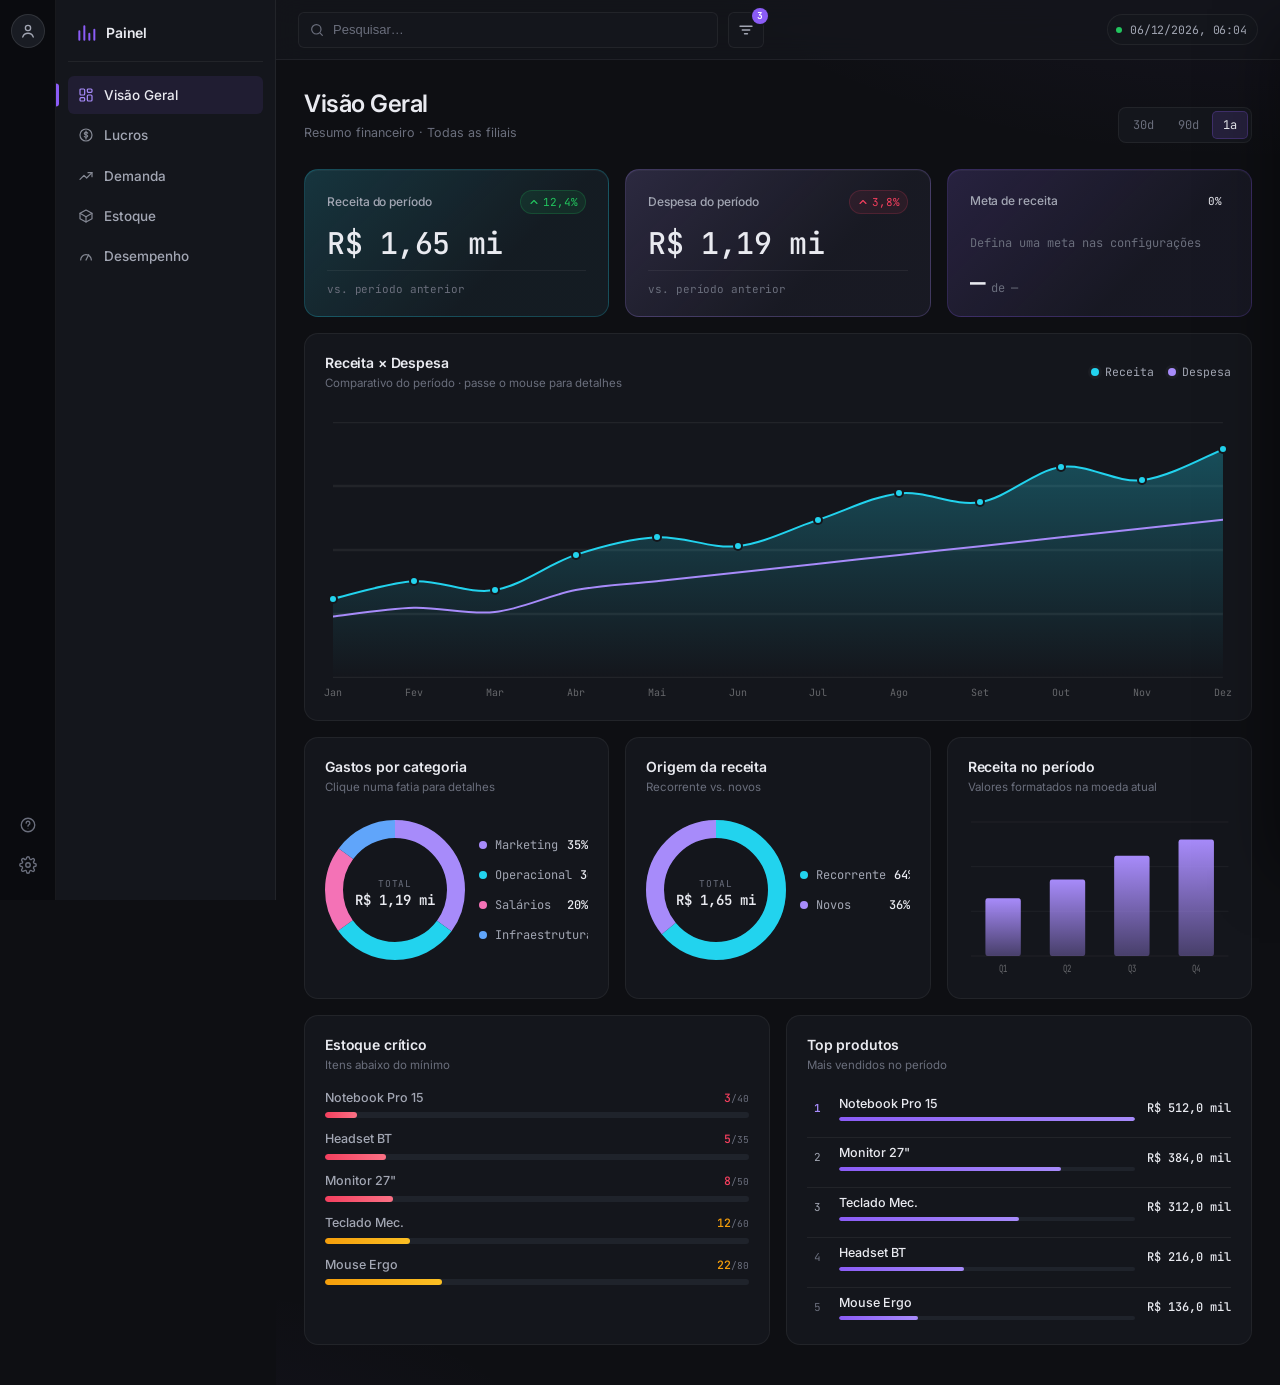
==== commit f40be038: "Aba de demandas" ====
--- a/index.html
+++ b/index.html
@@ -49,7 +49,7 @@
       <svg viewBox="0 0 24 24" width="16" height="16" fill="none" stroke="currentColor" stroke-width="1.8" stroke-linecap="round" stroke-linejoin="round"><circle cx="12" cy="12" r="9"/><path d="M14.5 9.2c-.5-.8-1.4-1.2-2.5-1.2-1.4 0-2.5.7-2.5 1.8s1 1.5 2.5 1.8c1.6.4 2.5.9 2.5 2 0 1.1-1.1 1.8-2.5 1.8-1.1 0-2-.4-2.5-1.2"/><path d="M12 6v12"/></svg>
       <span>Lucros</span>
     </a>
-    <a href="#" class="menu-item">
+        <a href="#" class="menu-item" data-view="demanda">
       <svg viewBox="0 0 24 24" width="16" height="16" fill="none" stroke="currentColor" stroke-width="1.8" stroke-linecap="round" stroke-linejoin="round"><path d="M3 17l6-6 4 4 8-8"/><path d="M15 7h6v6"/></svg>
       <span>Demanda</span>
     </a>
@@ -373,6 +373,157 @@
 
     </section>
 
+        <!-- ====================================================
+         VIEW · DEMANDA
+         ==================================================== -->
+    <section class="view" data-view="demanda" hidden>
+
+      <div class="content-header">
+        <div>
+          <h1>Demanda</h1>
+          <p class="subtitle">Volume de pedidos e assinaturas · <span id="filiaisLabelDemanda">Todas as filiais</span></p>
+        </div>
+        <div class="range-picker" role="group" aria-label="Período">
+          <button class="chip" data-period="30d">30d</button>
+          <button class="chip" data-period="90d">90d</button>
+          <button class="chip active" data-period="1a">1a</button>
+        </div>
+      </div>
+
+      <section class="metrics metrics--4">
+
+        <article class="card" id="demandaCardPedidos" style="--c-rgb: var(--c-rgb-1)">
+          <header>
+            <span class="card-label">Pedidos totais</span>
+            <span class="card-badge pos">
+              <svg class="badge-icon" viewBox="0 0 24 24" width="12" height="12" fill="none" stroke="currentColor" stroke-width="2.2" stroke-linecap="round" stroke-linejoin="round"><path d="M6 15l6-6 6 6"/></svg>
+              <span class="badge-value">0%</span>
+            </span>
+          </header>
+          <div class="card-value">
+            <span class="num" id="demandaPedidosValor" data-current="0">0</span>
+          </div>
+          <footer>unidades no período</footer>
+        </article>
+
+        <article class="card" id="demandaCardAssinaturas" style="--c-rgb: 34, 197, 94">
+          <header>
+            <span class="card-label">Novas assinaturas</span>
+            <span class="card-badge pos">
+              <svg class="badge-icon" viewBox="0 0 24 24" width="12" height="12" fill="none" stroke="currentColor" stroke-width="2.2" stroke-linecap="round" stroke-linejoin="round"><path d="M6 15l6-6 6 6"/></svg>
+              <span class="badge-value">0%</span>
+            </span>
+          </header>
+          <div class="card-value">
+            <span class="num" id="demandaAssinaturasValor" data-current="0">0</span>
+          </div>
+          <footer>novos contratos</footer>
+        </article>
+
+        <article class="card card--percent" id="demandaCardConversao" style="--c-rgb: var(--accent-rgb)">
+          <header>
+            <span class="card-label">Taxa de conversão</span>
+            <span class="card-badge pos">
+              <svg class="badge-icon" viewBox="0 0 24 24" width="12" height="12" fill="none" stroke="currentColor" stroke-width="2.2" stroke-linecap="round" stroke-linejoin="round"><path d="M6 15l6-6 6 6"/></svg>
+              <span class="badge-value">0%</span>
+            </span>
+          </header>
+          <div class="card-value">
+            <span class="num" id="demandaConversaoValor" data-current="0">0</span>
+            <small>%</small>
+          </div>
+          <footer>leads → clientes</footer>
+        </article>
+
+        <article class="card" id="demandaCardTicket" style="--c-rgb: var(--c-rgb-2)">
+          <header>
+            <span class="card-label">Ticket médio</span>
+            <span class="card-badge pos">
+              <svg class="badge-icon" viewBox="0 0 24 24" width="12" height="12" fill="none" stroke="currentColor" stroke-width="2.2" stroke-linecap="round" stroke-linejoin="round"><path d="M6 15l6-6 6 6"/></svg>
+              <span class="badge-value">0%</span>
+            </span>
+          </header>
+          <div class="card-value">
+            <span class="num" id="demandaTicketValor" data-current="0">0</span>
+          </div>
+          <footer>por pedido</footer>
+        </article>
+
+      </section>
+
+      <section class="panel">
+        <header class="panel-head">
+          <div>
+            <h3>Pedidos × Meta</h3>
+            <p class="panel-sub">Volume realizado vs. objetivo · passe o mouse para detalhes</p>
+          </div>
+          <div class="legend">
+            <span><i class="dot" style="background:var(--chart-2)"></i>Pedidos</span>
+            <span><i class="dot" style="background:var(--chart-1)"></i>Meta</span>
+          </div>
+        </header>
+        <div class="chart" id="chartDemanda" aria-label="Gráfico de pedidos vs meta"></div>
+      </section>
+
+      <section class="analytics">
+
+        <article class="panel panel--donut">
+          <header class="panel-head">
+            <div>
+              <h3>Origem dos pedidos</h3>
+              <p class="panel-sub">Clique numa fatia para detalhes</p>
+            </div>
+          </header>
+          <div class="donut-host" id="donutOrigemDemanda"></div>
+        </article>
+
+        <article class="panel panel--donut">
+          <header class="panel-head">
+            <div>
+              <h3>Tipo de demanda</h3>
+              <p class="panel-sub">Novo · Renovação · Upsell</p>
+            </div>
+          </header>
+          <div class="donut-host" id="donutTipoDemanda"></div>
+        </article>
+
+        <article class="panel panel--bars">
+          <header class="panel-head">
+            <div>
+              <h3>Pedidos por categoria</h3>
+              <p class="panel-sub">Hardware · Software · Serviços</p>
+            </div>
+          </header>
+          <div class="bar-host" id="barCategoriaDemanda"></div>
+        </article>
+
+      </section>
+
+      <section class="analytics analytics--2">
+
+        <article class="panel">
+          <header class="panel-head">
+            <div>
+              <h3>Demanda por filial</h3>
+              <p class="panel-sub">Distribuição do volume</p>
+            </div>
+          </header>
+          <div class="margin-list" id="demandaFiliais"></div>
+        </article>
+
+        <article class="panel">
+          <header class="panel-head">
+            <div>
+              <h3>Top produtos por volume</h3>
+              <p class="panel-sub">Mais pedidos no período</p>
+            </div>
+          </header>
+          <div class="profit-table" id="tabelaDemanda"></div>
+        </article>
+
+      </section>
+
+    </section>
   </main>
 
   <nav class="bottom-nav" aria-label="Navegação rápida">
@@ -384,7 +535,7 @@
       <svg viewBox="0 0 24 24" width="20" height="20" fill="none" stroke="currentColor" stroke-width="1.8" stroke-linecap="round" stroke-linejoin="round"><circle cx="12" cy="12" r="9"/><path d="M12 6v12M14.5 9.2c-.5-.8-1.4-1.2-2.5-1.2-1.4 0-2.5.7-2.5 1.8s1 1.5 2.5 1.8c1.6.4 2.5.9 2.5 2 0 1.1-1.1 1.8-2.5 1.8-1.1 0-2-.4-2.5-1.2"/></svg>
       <span>Lucros</span>
     </a>
-    <a href="#">
+    <a href="#" data-view="demanda">
       <svg viewBox="0 0 24 24" width="20" height="20" fill="none" stroke="currentColor" stroke-width="1.8" stroke-linecap="round" stroke-linejoin="round"><path d="M3 17l6-6 4 4 8-8"/><path d="M15 7h6v6"/></svg>
       <span>Demanda</span>
     </a>
@@ -609,5 +760,6 @@
   <script src="prototipo.js"></script>
   <script src="configs.js"></script>
   <script src="profits.js"></script>
+  <script src="demanda.js"></script>
 </body>
 </html>
--- a/prototipo.css
+++ b/prototipo.css
@@ -1504,4 +1504,160 @@
 }
 .margin-fill.tone-hw { background: linear-gradient(90deg, var(--accent), var(--accent-2)); }
 .margin-fill.tone-sw { background: linear-gradient(90deg, #22c55e, #4ade80); }
+.margin-fill.tone-sv { background: linear-gradient(90deg, #ec4899, #f472b6); }
+
+/* ==========================================================================
+   VIEW · DEMANDA
+   ========================================================================== */
+.metrics--4 { grid-template-columns: repeat(4, minmax(0, 1fr)); }
+
+@media (max-width: 1200px) {
+  .metrics--4 { grid-template-columns: repeat(2, minmax(0, 1fr)); }
+}
+@media (max-width: 768px) {
+  .metrics--4 { grid-template-columns: 1fr 1fr; gap: 10px; }
+}
+@media (max-width: 380px) {
+  .metrics--4 { grid-template-columns: 1fr; }
+}
+
+[data-hide-values="true"] .card--percent .card-value .num { filter: none !important; }
+
+/* ---------- tabela ---------- */
+.profit-table {
+  display: flex;
+  flex-direction: column;
+  gap: 2px;
+}
+.profit-row {
+  display: grid;
+  grid-template-columns: 1.8fr .8fr 1fr 1fr 1fr;
+  align-items: center;
+  gap: 12px;
+  padding: 10px 4px;
+  border-radius: var(--r-sm);
+  transition: background .18s var(--ease);
+  font-size: 13px;
+}
+.profit-row:not(.profit-head):hover { background: rgba(255, 255, 255, .025); }
+[data-theme="claro"] .profit-row:not(.profit-head):hover { background: rgba(0, 0, 0, .025); }
+.profit-row + .profit-row { border-top: 1px solid var(--line); }
+
+.profit-head {
+  font-family: var(--mono);
+  font-size: 10.5px;
+  text-transform: uppercase;
+  letter-spacing: .12em;
+  color: var(--fg-3);
+  padding-bottom: 6px;
+  border-bottom: 1px solid var(--line);
+}
+
+.profit-name {
+  color: var(--fg);
+  font-weight: 500;
+  display: flex;
+  align-items: center;
+  gap: 8px;
+  min-width: 0;
+  overflow: hidden;
+  text-overflow: ellipsis;
+  white-space: nowrap;
+}
+.profit-dot {
+  width: 6px;
+  height: 6px;
+  border-radius: 50%;
+  flex-shrink: 0;
+}
+
+.profit-badge {
+  display: inline-flex;
+  align-items: center;
+  padding: 2px 7px;
+  border-radius: 999px;
+  font-family: var(--mono);
+  font-size: 9.5px;
+  font-weight: 500;
+  letter-spacing: .03em;
+  text-transform: uppercase;
+  white-space: nowrap;
+}
+.profit-badge--hw { background: rgba(var(--c-rgb-2), .12); color: var(--accent-2); }
+.profit-badge--sw { background: rgba(34, 197, 94, .12); color: var(--pos); }
+.profit-badge--sv { background: rgba(244, 114, 182, .12); color: #f472b6; }
+.profit-badge--nv { background: rgba(var(--accent-rgb), .14); color: var(--accent-2); }
+.profit-badge--rn { background: rgba(34, 197, 94, .12); color: var(--pos); }
+.profit-badge--up { background: rgba(244, 114, 182, .12); color: #f472b6; }
+
+.profit-row .num {
+  font-family: var(--mono);
+  font-size: 12.5px;
+  color: var(--fg-2);
+  text-align: right;
+  transition: filter .25s var(--ease);
+}
+.profit-row .num.positive { color: var(--pos); }
+.profit-row .num.pct { color: var(--fg); font-weight: 500; }
+
+[data-hide-values="true"] .profit-row .num:not(.pct) { filter: blur(6px); }
+[data-hide-values="true"] .profit-row:hover .num:not(.pct) { filter: none; }
+
+@media (max-width: 640px) {
+  .profit-row { grid-template-columns: 1.5fr .8fr 1fr .8fr; font-size: 12px; }
+  .profit-row .num:nth-child(4),
+  .profit-head span:nth-child(4) { display: none; }
+  .profit-badge { display: none; }
+}
+
+/* ---------- barras horizontais de distribuição ---------- */
+.margin-list {
+  display: flex;
+  flex-direction: column;
+  gap: 14px;
+  padding-top: 4px;
+}
+.margin-item {
+  display: flex;
+  flex-direction: column;
+  gap: 6px;
+}
+.margin-head {
+  display: flex;
+  justify-content: space-between;
+  align-items: baseline;
+  gap: 10px;
+  font-size: 12.5px;
+}
+.margin-label {
+  color: var(--fg-2);
+  font-weight: 500;
+}
+.margin-value {
+  font-family: var(--mono);
+  font-size: 13px;
+  font-weight: 600;
+  color: var(--fg);
+}
+.margin-value small {
+  color: var(--fg-3);
+  font-weight: 400;
+  font-size: 11px;
+  margin-left: 6px;
+}
+.margin-track {
+  height: 8px;
+  border-radius: 4px;
+  background: var(--bg-3);
+  overflow: hidden;
+}
+.margin-fill {
+  height: 100%;
+  width: 0;
+  border-radius: 4px;
+  background: linear-gradient(90deg, var(--accent), var(--accent-2));
+  transition: width .8s cubic-bezier(.16, 1, .3, 1);
+}
+.margin-fill.tone-hw { background: linear-gradient(90deg, var(--accent), var(--accent-2)); }
+.margin-fill.tone-sw { background: linear-gradient(90deg, #22c55e, #4ade80); }
 .margin-fill.tone-sv { background: linear-gradient(90deg, #ec4899, #f472b6); }
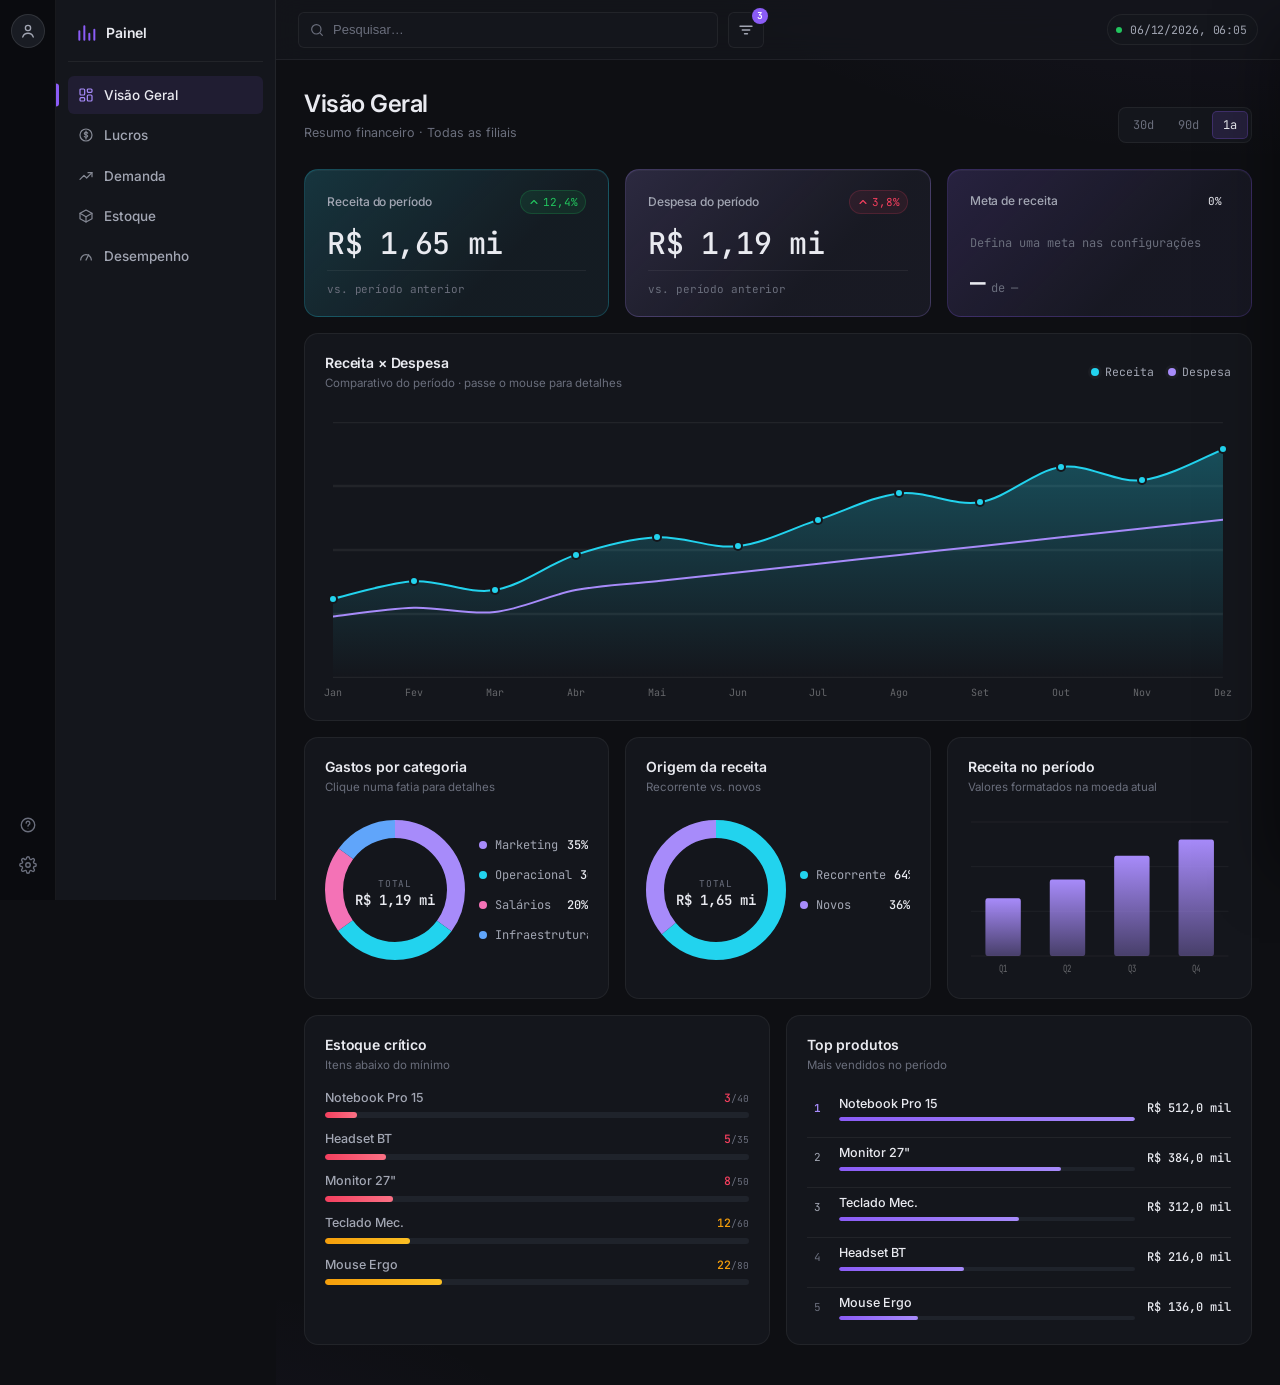
==== commit a90382d8: "Adicionando icone" ====
--- a/index.html
+++ b/index.html
@@ -4,6 +4,7 @@
   <meta charset="UTF-8">
   <meta name="viewport" content="width=device-width, initial-scale=1.0">
   <title>Dashboard · Visão Geral</title>
+  <link rel="icon" type="image/svg+xml" href="data:image/svg+xml,%3Csvg xmlns='http://www.w3.org/2000/svg' viewBox='0 0 24 24' fill='none' stroke='%238b5cf6' stroke-width='2.4' stroke-linecap='round'%3E%3Cpath d='M4 20V10M10 20V4M16 20v-7M22 20V8'/%3E%3C/svg%3E">
   <link rel="preconnect" href="https://fonts.googleapis.com">
   <link rel="preconnect" href="https://fonts.gstatic.com" crossorigin>
   <link href="https://fonts.googleapis.com/css2?family=Inter:wght@400;500;600;700&family=JetBrains+Mono:wght@400;500&display=swap" rel="stylesheet">
@@ -53,11 +54,11 @@
       <svg viewBox="0 0 24 24" width="16" height="16" fill="none" stroke="currentColor" stroke-width="1.8" stroke-linecap="round" stroke-linejoin="round"><path d="M3 17l6-6 4 4 8-8"/><path d="M15 7h6v6"/></svg>
       <span>Demanda</span>
     </a>
-    <a href="#" class="menu-item">
+    <a href="#" class="menu-item" data-view="estoque">
       <svg viewBox="0 0 24 24" width="16" height="16" fill="none" stroke="currentColor" stroke-width="1.8" stroke-linecap="round" stroke-linejoin="round"><path d="M21 8l-9-5-9 5 9 5 9-5z"/><path d="M3 8v8l9 5 9-5V8"/><path d="M12 13v8"/></svg>
       <span>Estoque</span>
     </a>
-    <a href="#" class="menu-item">
+        <a href="#" class="menu-item" data-view="desempenho">
       <svg viewBox="0 0 24 24" width="16" height="16" fill="none" stroke="currentColor" stroke-width="1.8" stroke-linecap="round" stroke-linejoin="round"><path d="M4 18a8 8 0 1 1 16 0"/><path d="M12 18l4-8"/></svg>
       <span>Desempenho</span>
     </a>
@@ -521,6 +522,282 @@
           <div class="profit-table" id="tabelaDemanda"></div>
         </article>
 
+      </section>
+
+    </section>
+
+        <!-- ====================================================
+         VIEW · ESTOQUE
+         ==================================================== -->
+    <section class="view" data-view="estoque" hidden>
+
+      <div class="content-header">
+        <div>
+          <h1>Estoque</h1>
+          <p class="subtitle">Inventário, giro e cobertura · <span id="filiaisLabelEstoque">Todas as filiais</span></p>
+        </div>
+        <div class="range-picker" role="group" aria-label="Período">
+          <button class="chip" data-period="30d">30d</button>
+          <button class="chip" data-period="90d">90d</button>
+          <button class="chip active" data-period="1a">1a</button>
+        </div>
+      </div>
+
+      <section class="metrics metrics--4">
+
+        <article class="card" id="estoqueCardSkus" style="--c-rgb: var(--c-rgb-1)">
+          <header>
+            <span class="card-label">SKUs ativos</span>
+            <span class="card-badge pos">
+              <svg class="badge-icon" viewBox="0 0 24 24" width="12" height="12" fill="none" stroke="currentColor" stroke-width="2.2" stroke-linecap="round" stroke-linejoin="round"><path d="M6 15l6-6 6 6"/></svg>
+              <span class="badge-value">0%</span>
+            </span>
+          </header>
+          <div class="card-value"><span class="num" id="estoqueSkusValor" data-current="0">0</span></div>
+          <footer>itens cadastrados</footer>
+        </article>
+
+        <article class="card" id="estoqueCardValor" style="--c-rgb: var(--accent-rgb)">
+          <header>
+            <span class="card-label">Valor em estoque</span>
+            <span class="card-badge pos">
+              <svg class="badge-icon" viewBox="0 0 24 24" width="12" height="12" fill="none" stroke="currentColor" stroke-width="2.2" stroke-linecap="round" stroke-linejoin="round"><path d="M6 15l6-6 6 6"/></svg>
+              <span class="badge-value">0%</span>
+            </span>
+          </header>
+          <div class="card-value"><span class="num" id="estoqueValorValor" data-current="0">0</span></div>
+          <footer>capital em estoque</footer>
+        </article>
+
+        <article class="card card--percent" id="estoqueCardGiro" style="--c-rgb: 34, 197, 94">
+          <header>
+            <span class="card-label">Giro de estoque</span>
+            <span class="card-badge pos">
+              <svg class="badge-icon" viewBox="0 0 24 24" width="12" height="12" fill="none" stroke="currentColor" stroke-width="2.2" stroke-linecap="round" stroke-linejoin="round"><path d="M6 15l6-6 6 6"/></svg>
+              <span class="badge-value">0%</span>
+            </span>
+          </header>
+          <div class="card-value">
+            <span class="num" id="estoqueGiroValor" data-current="0">0</span>
+            <small>x</small>
+          </div>
+          <footer>giro por ano</footer>
+        </article>
+
+        <article class="card card--percent" id="estoqueCardCobertura" style="--c-rgb: var(--c-rgb-2)">
+          <header>
+            <span class="card-label">Cobertura</span>
+            <span class="card-badge neg">
+              <svg class="badge-icon" viewBox="0 0 24 24" width="12" height="12" fill="none" stroke="currentColor" stroke-width="2.2" stroke-linecap="round" stroke-linejoin="round"><path d="M6 9l6 6 6-6"/></svg>
+              <span class="badge-value">0%</span>
+            </span>
+          </header>
+          <div class="card-value">
+            <span class="num" id="estoqueCoberturaValor" data-current="0">0</span>
+            <small>dias</small>
+          </div>
+          <footer>de estoque disponível</footer>
+        </article>
+
+      </section>
+
+      <section class="panel">
+        <header class="panel-head">
+          <div>
+            <h3>Movimentação de estoque</h3>
+            <p class="panel-sub">Entradas acima · Saídas abaixo · passe o mouse para detalhes</p>
+          </div>
+          <div class="legend">
+            <span><i class="dot" style="background:var(--chart-2)"></i>Entradas</span>
+            <span><i class="dot" style="background:var(--chart-1)"></i>Saídas</span>
+          </div>
+        </header>
+        <div class="chart chart--diverging" id="chartEstoque" aria-label="Movimentação de estoque"></div>
+      </section>
+
+      <section class="analytics">
+
+        <article class="panel">
+          <header class="panel-head">
+            <div>
+              <h3>Curva ABC</h3>
+              <p class="panel-sub">Concentração do valor em estoque</p>
+            </div>
+          </header>
+          <div id="abcEstoque"></div>
+        </article>
+
+        <article class="panel">
+          <header class="panel-head">
+            <div>
+              <h3>Estoque por armazém</h3>
+              <p class="panel-sub">Distribuição física</p>
+            </div>
+          </header>
+          <div class="margin-list" id="armazemEstoque"></div>
+        </article>
+
+        <article class="panel">
+          <header class="panel-head">
+            <div>
+              <h3>Status por categoria</h3>
+              <p class="panel-sub">Ocupação e nível</p>
+            </div>
+          </header>
+          <div class="margin-list" id="categoriaEstoque"></div>
+        </article>
+
+      </section>
+
+      <section class="panel">
+        <header class="panel-head">
+          <div>
+            <h3>Inventário detalhado</h3>
+            <p class="panel-sub">SKUs ordenados por valor total</p>
+          </div>
+        </header>
+        <div class="sku-table" id="tabelaEstoque"></div>
+      </section>
+
+    </section>
+
+    <!-- ====================================================
+         VIEW · DESEMPENHO
+         ==================================================== -->
+    <section class="view" data-view="desempenho" hidden>
+
+      <div class="content-header">
+        <div>
+          <h1>Desempenho</h1>
+          <p class="subtitle">Indicadores operacionais e ranking · <span id="filiaisLabelDesempenho">Todas as filiais</span></p>
+        </div>
+        <div class="range-picker" role="group" aria-label="Período">
+          <button class="chip" data-period="30d">30d</button>
+          <button class="chip" data-period="90d">90d</button>
+          <button class="chip active" data-period="1a">1a</button>
+        </div>
+      </div>
+
+      <section class="metrics metrics--4">
+
+        <article class="card card--percent" id="desempCardNps" style="--c-rgb: 34, 197, 94">
+          <header>
+            <span class="card-label">NPS</span>
+            <span class="card-badge pos">
+              <svg class="badge-icon" viewBox="0 0 24 24" width="12" height="12" fill="none" stroke="currentColor" stroke-width="2.2" stroke-linecap="round" stroke-linejoin="round"><path d="M6 15l6-6 6 6"/></svg>
+              <span class="badge-value">0%</span>
+            </span>
+          </header>
+          <div class="card-value">
+            <span class="num" id="desempNpsValor" data-current="0">0</span>
+          </div>
+          <footer>net promoter score</footer>
+        </article>
+
+        <article class="card card--percent" id="desempCardSla" style="--c-rgb: var(--accent-rgb)">
+          <header>
+            <span class="card-label">SLA cumprido</span>
+            <span class="card-badge pos">
+              <svg class="badge-icon" viewBox="0 0 24 24" width="12" height="12" fill="none" stroke="currentColor" stroke-width="2.2" stroke-linecap="round" stroke-linejoin="round"><path d="M6 15l6-6 6 6"/></svg>
+              <span class="badge-value">0%</span>
+            </span>
+          </header>
+          <div class="card-value">
+            <span class="num" id="desempSlaValor" data-current="0">0</span>
+            <small>%</small>
+          </div>
+          <footer>entregas no prazo</footer>
+        </article>
+
+        <article class="card" id="desempCardTempo" style="--c-rgb: var(--c-rgb-1)">
+          <header>
+            <span class="card-label">Tempo de resposta</span>
+            <span class="card-badge pos">
+              <svg class="badge-icon" viewBox="0 0 24 24" width="12" height="12" fill="none" stroke="currentColor" stroke-width="2.2" stroke-linecap="round" stroke-linejoin="round"><path d="M6 9l6 6 6-6"/></svg>
+              <span class="badge-value">0%</span>
+            </span>
+          </header>
+          <div class="card-value">
+            <span class="num" id="desempTempoValor" data-current="0">0</span>
+            <small>h</small>
+          </div>
+          <footer>média de 1ª resposta</footer>
+        </article>
+
+        <article class="card card--percent" id="desempCardProdutividade" style="--c-rgb: var(--c-rgb-2)">
+          <header>
+            <span class="card-label">Produtividade</span>
+            <span class="card-badge pos">
+              <svg class="badge-icon" viewBox="0 0 24 24" width="12" height="12" fill="none" stroke="currentColor" stroke-width="2.2" stroke-linecap="round" stroke-linejoin="round"><path d="M6 15l6-6 6 6"/></svg>
+              <span class="badge-value">0%</span>
+            </span>
+          </header>
+          <div class="card-value">
+            <span class="num" id="desempProdutividadeValor" data-current="0">0</span>
+            <small>%</small>
+          </div>
+          <footer>da meta atingida</footer>
+        </article>
+
+      </section>
+
+      <section class="panel">
+        <header class="panel-head">
+          <div>
+            <h3>Evolução dos indicadores</h3>
+            <p class="panel-sub">SLA, NPS e produtividade no período</p>
+          </div>
+          <div class="legend">
+            <span><i class="dot" style="background:var(--chart-1)"></i>SLA</span>
+            <span><i class="dot" style="background:var(--chart-2)"></i>NPS</span>
+            <span><i class="dot" style="background:var(--chart-3)"></i>Produtividade</span>
+          </div>
+        </header>
+        <div class="chart" id="chartDesempenho" aria-label="Evolução dos indicadores"></div>
+      </section>
+
+      <section class="analytics">
+
+        <article class="panel">
+          <header class="panel-head">
+            <div>
+              <h3>Score geral</h3>
+              <p class="panel-sub">Média ponderada dos indicadores</p>
+            </div>
+          </header>
+          <div class="gauge-host" id="gaugeDesempenho"></div>
+        </article>
+
+        <article class="panel">
+          <header class="panel-head">
+            <div>
+              <h3>Competências</h3>
+              <p class="panel-sub">Avaliação multidimensional</p>
+            </div>
+          </header>
+          <div class="radar-host" id="radarDesempenho"></div>
+        </article>
+
+        <article class="panel">
+          <header class="panel-head">
+            <div>
+              <h3>Desempenho por filial</h3>
+              <p class="panel-sub">Score consolidado</p>
+            </div>
+          </header>
+          <div class="margin-list" id="filiaisDesempenho"></div>
+        </article>
+
+      </section>
+
+      <section class="panel">
+        <header class="panel-head">
+          <div>
+            <h3>Ranking de equipes</h3>
+            <p class="panel-sub">Top performers do período</p>
+          </div>
+        </header>
+        <div class="rank-list" id="rankingDesempenho"></div>
       </section>
 
     </section>
@@ -539,11 +816,11 @@
       <svg viewBox="0 0 24 24" width="20" height="20" fill="none" stroke="currentColor" stroke-width="1.8" stroke-linecap="round" stroke-linejoin="round"><path d="M3 17l6-6 4 4 8-8"/><path d="M15 7h6v6"/></svg>
       <span>Demanda</span>
     </a>
-    <a href="#">
+    <a href="#" data-view="estoque">
       <svg viewBox="0 0 24 24" width="20" height="20" fill="none" stroke="currentColor" stroke-width="1.8" stroke-linecap="round" stroke-linejoin="round"><path d="M21 8l-9-5-9 5 9 5 9-5z"/><path d="M3 8v8l9 5 9-5V8"/></svg>
       <span>Estoque</span>
     </a>
-    <a href="#">
+    <a href="#" data-view="desempenho">
       <svg viewBox="0 0 24 24" width="20" height="20" fill="none" stroke="currentColor" stroke-width="1.8" stroke-linecap="round" stroke-linejoin="round"><path d="M4 18a8 8 0 1 1 16 0"/><path d="M12 18l4-8"/></svg>
       <span>Desemp.</span>
     </a>
@@ -761,5 +1038,7 @@
   <script src="configs.js"></script>
   <script src="profits.js"></script>
   <script src="demanda.js"></script>
+  <script src="estoque.js"></script>
+  <script src="desempenho.js"></script>
 </body>
 </html>
--- a/prototipo.css
+++ b/prototipo.css
@@ -1660,4 +1660,503 @@
 }
 .margin-fill.tone-hw { background: linear-gradient(90deg, var(--accent), var(--accent-2)); }
 .margin-fill.tone-sw { background: linear-gradient(90deg, #22c55e, #4ade80); }
-.margin-fill.tone-sv { background: linear-gradient(90deg, #ec4899, #f472b6); }+.margin-fill.tone-sv { background: linear-gradient(90deg, #ec4899, #f472b6); }
+
+/* ==========================================================================
+   VIEW · ESTOQUE
+   ========================================================================== */
+
+/* ---------- gráfico divergente (movimentação) ---------- */
+.chart--diverging .chart-inner > svg { overflow: visible; }
+
+/* ---------- Curva ABC ---------- */
+.abc-stack {
+  display: flex;
+  height: 44px;
+  border-radius: 10px;
+  overflow: hidden;
+  margin-bottom: 18px;
+  border: 1px solid var(--line);
+}
+.abc-segment {
+  transition: filter .2s var(--ease);
+  position: relative;
+  min-width: 0;
+}
+.abc-segment:hover { filter: brightness(1.12); }
+.abc-segment.abc-a { background: var(--accent); }
+.abc-segment.abc-b { background: var(--accent-2); }
+.abc-segment.abc-c { background: var(--bg-3); }
+
+.abc-legend {
+  display: flex;
+  flex-direction: column;
+  gap: 12px;
+}
+.abc-leg-item {
+  display: grid;
+  grid-template-columns: 10px 1fr auto auto;
+  align-items: center;
+  gap: 12px;
+  font-size: 12.5px;
+}
+.abc-leg-dot {
+  width: 10px;
+  height: 10px;
+  border-radius: 3px;
+  flex-shrink: 0;
+}
+.abc-leg-dot.abc-a { background: var(--accent); }
+.abc-leg-dot.abc-b { background: var(--accent-2); }
+.abc-leg-dot.abc-c { background: var(--bg-3); }
+
+.abc-leg-name {
+  color: var(--fg-2);
+  font-weight: 500;
+  min-width: 0;
+  overflow: hidden;
+  text-overflow: ellipsis;
+  white-space: nowrap;
+}
+.abc-leg-item strong {
+  font-family: var(--mono);
+  font-size: 12px;
+  color: var(--fg);
+  font-weight: 600;
+}
+.abc-leg-item small {
+  font-family: var(--mono);
+  font-size: 10.5px;
+  color: var(--fg-3);
+}
+
+/* ---------- tabela de SKUs ---------- */
+.sku-table {
+  display: flex;
+  flex-direction: column;
+  gap: 2px;
+}
+.sku-row {
+  display: grid;
+  grid-template-columns: 90px 1.8fr .9fr 70px 1fr 1fr 90px;
+  align-items: center;
+  gap: 12px;
+  padding: 11px 4px;
+  border-radius: var(--r-sm);
+  transition: background .18s var(--ease);
+  font-size: 13px;
+}
+.sku-row:not(.sku-head):hover { background: rgba(255, 255, 255, .025); }
+[data-theme="claro"] .sku-row:not(.sku-head):hover { background: rgba(0, 0, 0, .025); }
+.sku-row + .sku-row { border-top: 1px solid var(--line); }
+
+.sku-head {
+  font-family: var(--mono);
+  font-size: 10.5px;
+  text-transform: uppercase;
+  letter-spacing: .12em;
+  color: var(--fg-3);
+  padding-bottom: 6px;
+  border-bottom: 1px solid var(--line);
+}
+
+.sku-code {
+  font-family: var(--mono);
+  font-size: 11px;
+  color: var(--fg-3);
+  letter-spacing: .02em;
+  white-space: nowrap;
+}
+.sku-name {
+  color: var(--fg);
+  font-weight: 500;
+  min-width: 0;
+  overflow: hidden;
+  text-overflow: ellipsis;
+  white-space: nowrap;
+}
+.sku-cat {
+  color: var(--fg-3);
+  font-family: var(--mono);
+  font-size: 10.5px;
+  text-transform: uppercase;
+  letter-spacing: .04em;
+  white-space: nowrap;
+  overflow: hidden;
+  text-overflow: ellipsis;
+}
+.sku-row .num {
+  font-family: var(--mono);
+  font-size: 12.5px;
+  color: var(--fg-2);
+  text-align: right;
+  transition: filter .25s var(--ease);
+  white-space: nowrap;
+}
+.sku-row .num.total { color: var(--fg); font-weight: 500; }
+.sku-row .num.qty { color: var(--fg); font-weight: 500; }
+
+[data-hide-values="true"] .sku-row .num:not(.qty) { filter: blur(6px); }
+[data-hide-values="true"] .sku-row:hover .num:not(.qty) { filter: none; }
+
+/* pills de status */
+.status-pill {
+  display: inline-flex;
+  align-items: center;
+  gap: 5px;
+  padding: 3px 8px;
+  border-radius: 999px;
+  font-family: var(--mono);
+  font-size: 9.5px;
+  font-weight: 500;
+  text-transform: uppercase;
+  letter-spacing: .05em;
+  white-space: nowrap;
+  justify-self: end;
+}
+.status-pill::before {
+  content: "";
+  width: 5px;
+  height: 5px;
+  border-radius: 50%;
+  background: currentColor;
+  flex-shrink: 0;
+}
+.status-pill--ok   { background: rgba(34,197,94,.12);  color: var(--pos); }
+.status-pill--low  { background: rgba(245,158,11,.12); color: var(--warn); }
+.status-pill--crit { background: rgba(244,63,94,.12);  color: var(--neg); }
+
+@media (max-width: 1000px) {
+  .sku-row { grid-template-columns: 80px 1.6fr .8fr 60px 1fr 90px; gap: 10px; font-size: 12px; }
+  .sku-row .num:nth-child(5),
+  .sku-head span:nth-child(5) { display: none; }
+}
+
+@media (max-width: 640px) {
+  .sku-row { grid-template-columns: 1.5fr 1fr 90px; }
+  .sku-row .sku-code,
+  .sku-head span:nth-child(1) { display: none; }
+  .sku-row .sku-cat,
+  .sku-head span:nth-child(3) { display: none; }
+  .sku-row .num:nth-child(4),
+  .sku-head span:nth-child(4) { display: none; }
+}
+
+/* ==========================================================================
+   VIEW · ESTOQUE
+   ========================================================================== */
+
+.chart--diverging .chart-inner > svg { overflow: visible; }
+
+/* ---------- Curva ABC ---------- */
+.abc-stack {
+  display: flex;
+  height: 44px;
+  border-radius: 10px;
+  overflow: hidden;
+  margin-bottom: 18px;
+  border: 1px solid var(--line);
+}
+.abc-segment {
+  transition: filter .2s var(--ease);
+  position: relative;
+  min-width: 0;
+}
+.abc-segment:hover { filter: brightness(1.12); }
+.abc-segment.abc-a { background: var(--accent); }
+.abc-segment.abc-b { background: var(--accent-2); }
+.abc-segment.abc-c { background: var(--bg-3); }
+
+.abc-legend {
+  display: flex;
+  flex-direction: column;
+  gap: 12px;
+}
+.abc-leg-item {
+  display: grid;
+  grid-template-columns: 10px 1fr auto auto;
+  align-items: center;
+  gap: 12px;
+  font-size: 12.5px;
+}
+.abc-leg-dot {
+  width: 10px;
+  height: 10px;
+  border-radius: 3px;
+  flex-shrink: 0;
+}
+.abc-leg-dot.abc-a { background: var(--accent); }
+.abc-leg-dot.abc-b { background: var(--accent-2); }
+.abc-leg-dot.abc-c { background: var(--bg-3); }
+
+.abc-leg-name {
+  color: var(--fg-2);
+  font-weight: 500;
+  min-width: 0;
+  overflow: hidden;
+  text-overflow: ellipsis;
+  white-space: nowrap;
+}
+.abc-leg-item strong {
+  font-family: var(--mono);
+  font-size: 12px;
+  color: var(--fg);
+  font-weight: 600;
+}
+.abc-leg-item small {
+  font-family: var(--mono);
+  font-size: 10.5px;
+  color: var(--fg-3);
+}
+
+/* ---------- tabela de SKUs ---------- */
+.sku-table {
+  display: flex;
+  flex-direction: column;
+  gap: 2px;
+}
+.sku-row {
+  display: grid;
+  grid-template-columns: 90px 1.8fr .9fr 70px 1fr 1fr 90px;
+  align-items: center;
+  gap: 12px;
+  padding: 11px 4px;
+  border-radius: var(--r-sm);
+  transition: background .18s var(--ease);
+  font-size: 13px;
+}
+.sku-row:not(.sku-head):hover { background: rgba(255, 255, 255, .025); }
+[data-theme="claro"] .sku-row:not(.sku-head):hover { background: rgba(0, 0, 0, .025); }
+.sku-row + .sku-row { border-top: 1px solid var(--line); }
+
+.sku-head {
+  font-family: var(--mono);
+  font-size: 10.5px;
+  text-transform: uppercase;
+  letter-spacing: .12em;
+  color: var(--fg-3);
+  padding-bottom: 6px;
+  border-bottom: 1px solid var(--line);
+}
+
+.sku-code {
+  font-family: var(--mono);
+  font-size: 11px;
+  color: var(--fg-3);
+  letter-spacing: .02em;
+  white-space: nowrap;
+}
+.sku-name {
+  color: var(--fg);
+  font-weight: 500;
+  min-width: 0;
+  overflow: hidden;
+  text-overflow: ellipsis;
+  white-space: nowrap;
+}
+.sku-cat {
+  color: var(--fg-3);
+  font-family: var(--mono);
+  font-size: 10.5px;
+  text-transform: uppercase;
+  letter-spacing: .04em;
+  white-space: nowrap;
+  overflow: hidden;
+  text-overflow: ellipsis;
+}
+.sku-row .num {
+  font-family: var(--mono);
+  font-size: 12.5px;
+  color: var(--fg-2);
+  text-align: right;
+  transition: filter .25s var(--ease);
+  white-space: nowrap;
+}
+.sku-row .num.total { color: var(--fg); font-weight: 500; }
+.sku-row .num.qty { color: var(--fg); font-weight: 500; }
+
+[data-hide-values="true"] .sku-row .num:not(.qty) { filter: blur(6px); }
+[data-hide-values="true"] .sku-row:hover .num:not(.qty) { filter: none; }
+
+.status-pill {
+  display: inline-flex;
+  align-items: center;
+  gap: 5px;
+  padding: 3px 8px;
+  border-radius: 999px;
+  font-family: var(--mono);
+  font-size: 9.5px;
+  font-weight: 500;
+  text-transform: uppercase;
+  letter-spacing: .05em;
+  white-space: nowrap;
+  justify-self: end;
+}
+.status-pill::before {
+  content: "";
+  width: 5px;
+  height: 5px;
+  border-radius: 50%;
+  background: currentColor;
+  flex-shrink: 0;
+}
+.status-pill--ok   { background: rgba(34,197,94,.12);  color: var(--pos); }
+.status-pill--low  { background: rgba(245,158,11,.12); color: var(--warn); }
+.status-pill--crit { background: rgba(244,63,94,.12);  color: var(--neg); }
+
+@media (max-width: 1000px) {
+  .sku-row { grid-template-columns: 80px 1.6fr .8fr 60px 1fr 90px; gap: 10px; font-size: 12px; }
+  .sku-row .num:nth-child(5),
+  .sku-head span:nth-child(5) { display: none; }
+}
+
+@media (max-width: 640px) {
+  .sku-row { grid-template-columns: 1.5fr 1fr 90px; }
+  .sku-row .sku-code,
+  .sku-head span:nth-child(1) { display: none; }
+  .sku-row .sku-cat,
+  .sku-head span:nth-child(3) { display: none; }
+  .sku-row .num:nth-child(4),
+  .sku-head span:nth-child(4) { display: none; }
+}
+
+/* ==========================================================================
+   VIEW · DESEMPENHO
+   ========================================================================== */
+
+/* ---------- Radar ---------- */
+.radar-host {
+  display: flex;
+  align-items: center;
+  justify-content: center;
+  padding: 8px 0 4px;
+}
+.radar-host svg {
+  width: 100%;
+  max-width: 300px;
+  height: auto;
+  display: block;
+}
+.radar-axis-label {
+  font-family: var(--mono);
+  font-size: 9.5px;
+  fill: var(--fg-3);
+  text-anchor: middle;
+  letter-spacing: .04em;
+  text-transform: uppercase;
+}
+.radar-axis-label.is-strong { fill: var(--fg-2); }
+
+.radar-polygon {
+  fill: rgba(var(--accent-rgb), .18);
+  stroke: var(--accent);
+  stroke-width: 2;
+  stroke-linejoin: round;
+  transition: opacity .4s ease, transform .4s cubic-bezier(.16, 1, .3, 1);
+  transform-origin: center;
+}
+.radar-polygon.is-hidden { opacity: 0; transform: scale(.6); }
+.radar-grid { fill: none; stroke: var(--chart-grid); stroke-width: 1; }
+.radar-grid-axis { stroke: var(--chart-grid); stroke-width: 1; }
+.radar-dot {
+  fill: var(--accent);
+  stroke: var(--bg-1);
+  stroke-width: 2;
+}
+
+/* ---------- Lista de medalhas (ranking) ---------- */
+.rank-list {
+  display: flex;
+  flex-direction: column;
+  gap: 4px;
+}
+.rank-row {
+  display: grid;
+  grid-template-columns: 28px 1.6fr 1fr 80px;
+  align-items: center;
+  gap: 12px;
+  padding: 10px 6px;
+  border-radius: var(--r-sm);
+  font-size: 13px;
+  transition: background .18s var(--ease);
+}
+.rank-row:hover { background: rgba(255, 255, 255, .025); }
+[data-theme="claro"] .rank-row:hover { background: rgba(0, 0, 0, .025); }
+.rank-row + .rank-row { border-top: 1px solid var(--line); }
+
+.rank-pos {
+  font-family: var(--mono);
+  font-size: 12px;
+  font-weight: 600;
+  text-align: center;
+  color: var(--fg-3);
+  width: 28px;
+  height: 28px;
+  display: grid;
+  place-items: center;
+  border-radius: 6px;
+  background: var(--bg-2);
+}
+.rank-pos.is-1 { background: rgba(var(--accent-rgb), .16); color: var(--accent-2); }
+.rank-pos.is-2 { background: rgba(148, 163, 184, .14); color: #cbd5e1; }
+.rank-pos.is-3 { background: rgba(180, 83, 9, .14); color: #f59e0b; }
+
+.rank-name {
+  color: var(--fg);
+  font-weight: 500;
+  min-width: 0;
+  overflow: hidden;
+  text-overflow: ellipsis;
+  white-space: nowrap;
+}
+.rank-score {
+  font-family: var(--mono);
+  font-size: 12.5px;
+  color: var(--fg);
+  font-weight: 600;
+  text-align: right;
+}
+.rank-delta {
+  font-family: var(--mono);
+  font-size: 11px;
+  text-align: right;
+  font-weight: 500;
+}
+.rank-delta.pos { color: var(--pos); }
+.rank-delta.neg { color: var(--neg); }
+
+/* ---------- gauge semicircular ---------- */
+.gauge-host {
+  display: flex;
+  flex-direction: column;
+  align-items: center;
+  gap: 4px;
+  padding: 4px 0 0;
+}
+.gauge-host svg {
+  width: 100%;
+  max-width: 220px;
+  height: auto;
+}
+.gauge-track { fill: none; stroke: var(--bg-3); stroke-width: 12; stroke-linecap: round; }
+.gauge-fill {
+  fill: none;
+  stroke-width: 12;
+  stroke-linecap: round;
+  transition: stroke-dashoffset 1s cubic-bezier(.16, 1, .3, 1);
+}
+.gauge-value {
+  font-family: var(--mono);
+  font-size: 26px;
+  font-weight: 600;
+  fill: var(--fg);
+  text-anchor: middle;
+}
+.gauge-label {
+  font-family: var(--mono);
+  font-size: 9.5px;
+  fill: var(--fg-3);
+  text-anchor: middle;
+  text-transform: uppercase;
+  letter-spacing: .08em;
+}
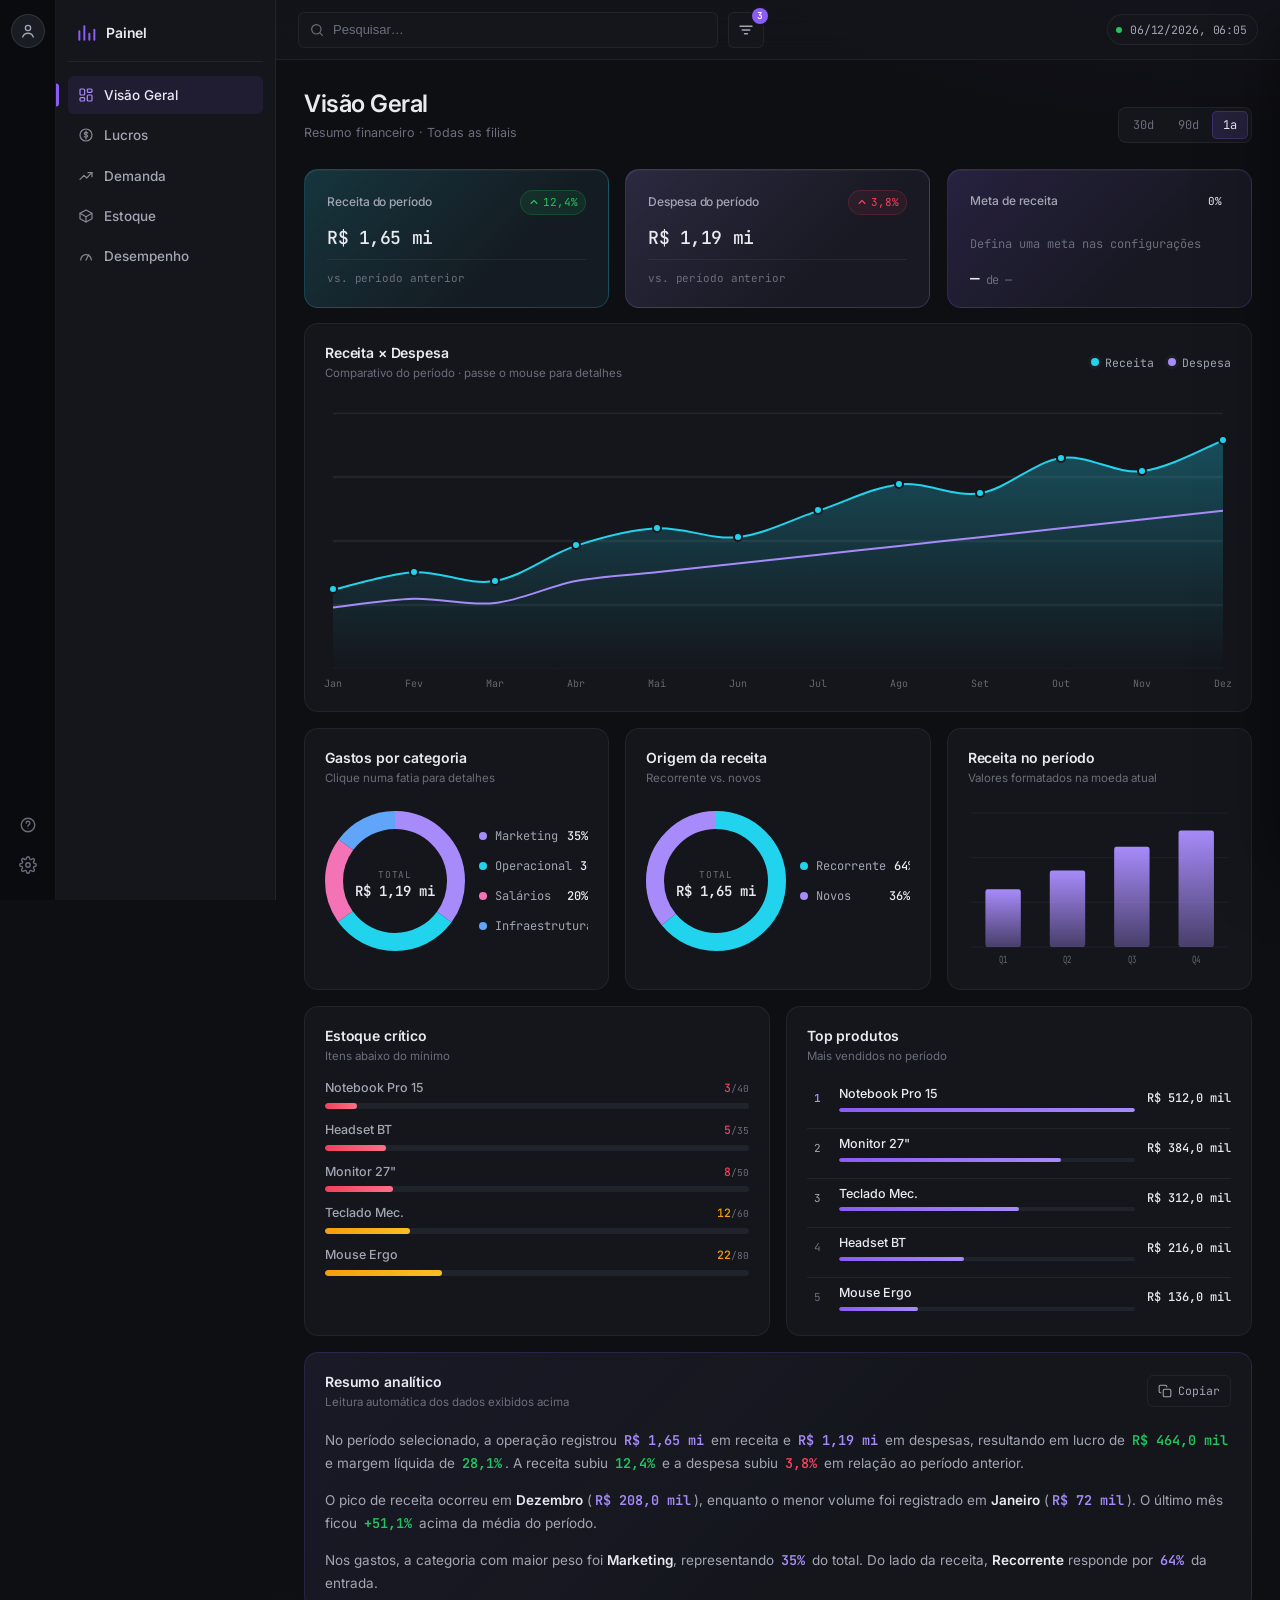
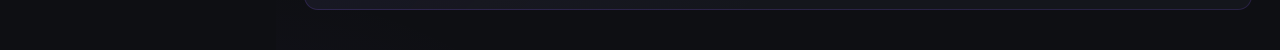
==== commit ce71008a: "feat: Adição de resumo de texto e correção visual de gráficos de rosca" ====
--- a/index.html
+++ b/index.html
@@ -11,6 +11,7 @@
   <link rel="stylesheet" href="prototipo.css">
   <link rel="stylesheet" href="themes.css">
   <link rel="stylesheet" href="configs.css">
+  <link rel="stylesheet" href="insights.css">
 </head>
 <body>
 
@@ -215,6 +216,24 @@
         </article>
       </section>
 
+      <!-- ===== RESUMO ANALÍTICO ===== -->
+      <section class="panel panel--insight" id="insightGeral">
+        <header class="panel-head">
+          <div>
+            <h3>Resumo analítico</h3>
+            <p class="panel-sub">Leitura automática dos dados exibidos acima</p>
+          </div>
+          <button class="insight-copy-btn" data-copy-insight="geral" aria-label="Copiar resumo">
+            <svg viewBox="0 0 24 24" width="14" height="14" fill="none" stroke="currentColor" stroke-width="1.8" stroke-linecap="round" stroke-linejoin="round">
+              <rect x="9" y="9" width="13" height="13" rx="2"/>
+              <path d="M5 15H4a2 2 0 0 1-2-2V4a2 2 0 0 1 2-2h9a2 2 0 0 1 2 2v1"/>
+            </svg>
+            <span>Copiar</span>
+          </button>
+        </header>
+        <div class="insight-body" id="insightGeralBody"></div>
+      </section>
+
     </section>
 
     <!-- ====================================================
@@ -372,6 +391,24 @@
         <div class="profit-table" id="tabelaLucros"></div>
       </section>
 
+      <!-- ===== RESUMO ANALÍTICO ===== -->
+      <section class="panel panel--insight" id="insightLucros">
+        <header class="panel-head">
+          <div>
+            <h3>Resumo analítico</h3>
+            <p class="panel-sub">Leitura automática dos dados exibidos acima</p>
+          </div>
+          <button class="insight-copy-btn" data-copy-insight="lucros" aria-label="Copiar resumo">
+            <svg viewBox="0 0 24 24" width="14" height="14" fill="none" stroke="currentColor" stroke-width="1.8" stroke-linecap="round" stroke-linejoin="round">
+              <rect x="9" y="9" width="13" height="13" rx="2"/>
+              <path d="M5 15H4a2 2 0 0 1-2-2V4a2 2 0 0 1 2-2h9a2 2 0 0 1 2 2v1"/>
+            </svg>
+            <span>Copiar</span>
+          </button>
+        </header>
+        <div class="insight-body" id="insightLucrosBody"></div>
+      </section>
+
     </section>
 
         <!-- ====================================================
@@ -524,6 +561,24 @@
 
       </section>
 
+      <!-- ===== RESUMO ANALÍTICO ===== -->
+      <section class="panel panel--insight" id="insightDemanda">
+        <header class="panel-head">
+          <div>
+            <h3>Resumo analítico</h3>
+            <p class="panel-sub">Leitura automática dos dados exibidos acima</p>
+          </div>
+          <button class="insight-copy-btn" data-copy-insight="demanda" aria-label="Copiar resumo">
+            <svg viewBox="0 0 24 24" width="14" height="14" fill="none" stroke="currentColor" stroke-width="1.8" stroke-linecap="round" stroke-linejoin="round">
+              <rect x="9" y="9" width="13" height="13" rx="2"/>
+              <path d="M5 15H4a2 2 0 0 1-2-2V4a2 2 0 0 1 2-2h9a2 2 0 0 1 2 2v1"/>
+            </svg>
+            <span>Copiar</span>
+          </button>
+        </header>
+        <div class="insight-body" id="insightDemandaBody"></div>
+      </section>
+
     </section>
 
         <!-- ====================================================
@@ -659,6 +714,24 @@
         <div class="sku-table" id="tabelaEstoque"></div>
       </section>
 
+      <!-- ===== RESUMO ANALÍTICO ===== -->
+      <section class="panel panel--insight" id="insightEstoque">
+        <header class="panel-head">
+          <div>
+            <h3>Resumo analítico</h3>
+            <p class="panel-sub">Leitura automática dos dados exibidos acima</p>
+          </div>
+          <button class="insight-copy-btn" data-copy-insight="estoque" aria-label="Copiar resumo">
+            <svg viewBox="0 0 24 24" width="14" height="14" fill="none" stroke="currentColor" stroke-width="1.8" stroke-linecap="round" stroke-linejoin="round">
+              <rect x="9" y="9" width="13" height="13" rx="2"/>
+              <path d="M5 15H4a2 2 0 0 1-2-2V4a2 2 0 0 1 2-2h9a2 2 0 0 1 2 2v1"/>
+            </svg>
+            <span>Copiar</span>
+          </button>
+        </header>
+        <div class="insight-body" id="insightEstoqueBody"></div>
+      </section>
+
     </section>
 
     <!-- ====================================================
@@ -798,6 +871,24 @@
           </div>
         </header>
         <div class="rank-list" id="rankingDesempenho"></div>
+      </section>
+
+      <!-- ===== RESUMO ANALÍTICO ===== -->
+      <section class="panel panel--insight" id="insightDesempenho">
+        <header class="panel-head">
+          <div>
+            <h3>Resumo analítico</h3>
+            <p class="panel-sub">Leitura automática dos dados exibidos acima</p>
+          </div>
+          <button class="insight-copy-btn" data-copy-insight="desempenho" aria-label="Copiar resumo">
+            <svg viewBox="0 0 24 24" width="14" height="14" fill="none" stroke="currentColor" stroke-width="1.8" stroke-linecap="round" stroke-linejoin="round">
+              <rect x="9" y="9" width="13" height="13" rx="2"/>
+              <path d="M5 15H4a2 2 0 0 1-2-2V4a2 2 0 0 1 2-2h9a2 2 0 0 1 2 2v1"/>
+            </svg>
+            <span>Copiar</span>
+          </button>
+        </header>
+        <div class="insight-body" id="insightDesempenhoBody"></div>
       </section>
 
     </section>
@@ -1036,6 +1127,7 @@
 
   <script src="prototipo.js"></script>
   <script src="configs.js"></script>
+  <script src="insights.js"></script>
   <script src="profits.js"></script>
   <script src="demanda.js"></script>
   <script src="estoque.js"></script>
--- a/prototipo.css
+++ b/prototipo.css
@@ -490,6 +490,9 @@
   overflow: hidden;
   transition: border-color .25s var(--ease), transform .25s var(--ease), box-shadow .25s var(--ease);
   animation: rise .5s var(--ease-out) both;
+
+  container-type: inline-size;   /* habilita cqi dentro do card */
+  container-name: card;
 }
 .card:nth-child(2) { animation-delay: .06s; }
 .card:nth-child(3) { animation-delay: .12s; }
@@ -527,8 +530,21 @@
   font-weight: 500;
   letter-spacing: -.03em;
   font-feature-settings: "tnum" 1;
-}
-.card-value .num { font-size: 30px; line-height: 1; color: var(--fg); }
+  min-width: 0;              /* permite encolher dentro do grid */
+  max-width: 100%;
+  overflow: hidden;          /* nada vaza para fora */
+}
+.card-value .num {
+  font-size: clamp(18px, 5.5cqi, 30px);  /* encolhe com o tamanho do card */
+  line-height: 1;
+  color: var(--fg);
+  white-space: nowrap;
+  min-width: 0;
+  overflow: hidden;
+  text-overflow: ellipsis;   /* fallback: corta com "…" se ainda estourar */
+  display: inline-block;
+  max-width: 100%;
+}
 .card footer {
   margin-top: 12px;
   padding-top: 10px;
@@ -556,8 +572,20 @@
   font-weight: 500;
   letter-spacing: -.03em;
   flex-wrap: wrap;
-}
-.goal-card-value .num { font-size: 26px; line-height: 1; color: var(--fg); transition: filter .25s var(--ease); }
+  min-width: 0;
+  max-width: 100%;
+  overflow: hidden;
+}
+.goal-card-value .num {
+  font-size: clamp(16px, 5cqi, 26px);
+  line-height: 1;
+  color: var(--fg);
+  transition: filter .25s var(--ease);
+  white-space: nowrap;
+  min-width: 0;
+  overflow: hidden;
+  text-overflow: ellipsis;
+}
 .goal-card-value small { font-size: 12px; color: var(--fg-3); font-weight: 400; transition: filter .25s var(--ease); }
 .goal-card-track { height: 6px; background: var(--bg-3); border-radius: 3px; overflow: hidden; }
 .goal-card-fill {
@@ -710,7 +738,10 @@
 .donut-host { display: flex; align-items: center; gap: 14px; min-height: 160px; }
 .donut-host svg { width: 140px; height: 140px; flex-shrink: 0; overflow: visible; }
 .donut-slice-group {
-  cursor: pointer;
+  cursor: default;
+}
+
+.donut-slice-visual {
   transition: transform .35s cubic-bezier(.16, 1, .3, 1), opacity .25s var(--ease);
 }
 .donut-slice { transition: stroke-width .22s cubic-bezier(.16, 1, .3, 1), filter .22s var(--ease); }
@@ -1027,10 +1058,10 @@
   .metrics { grid-template-columns: 1fr; gap: 10px; }
   .card { padding: 14px; border-radius: var(--r); }
   .card-label { font-size: 11px; }
-  .card-value .num { font-size: 22px; }
+  .card-value .num { font-size: clamp(16px, 6cqi, 22px); }
   .card-badge { font-size: 10px; padding: 2px 6px; }
   .card footer { font-size: 10px; }
-  .goal-card-value .num { font-size: 22px; }
+  .goal-card-value .num { font-size: clamp(16px, 5.5cqi, 22px); }
 
   .panel { padding: 14px; border-radius: var(--r); }
   .panel-head { flex-direction: column; align-items: flex-start; gap: 10px; }
@@ -1086,7 +1117,7 @@
 }
 
 @media (max-width: 380px) {
-  .card-value .num { font-size: 18px; }
+  .card-value .num { font-size: clamp(14px, 6.5cqi, 18px); }
   .bottom-nav a { font-size: 9.5px; }
 }
 
@@ -1674,15 +1705,28 @@
   display: flex;
   height: 44px;
   border-radius: 10px;
-  overflow: hidden;
   margin-bottom: 18px;
   border: 1px solid var(--line);
-}
+  position: relative;
+  /* ⚠️ SEM overflow: hidden — o tooltip precisa "sair" da barra */
+}
+
 .abc-segment {
   transition: filter .2s var(--ease);
   position: relative;
   min-width: 0;
-}
+  cursor: default;
+}
+
+.abc-segment:first-child {
+  border-top-left-radius: 10px;
+  border-bottom-left-radius: 10px;
+}
+.abc-segment:last-child {
+  border-top-right-radius: 10px;
+  border-bottom-right-radius: 10px;
+}
+
 .abc-segment:hover { filter: brightness(1.12); }
 .abc-segment.abc-a { background: var(--accent); }
 .abc-segment.abc-b { background: var(--accent-2); }
@@ -1729,6 +1773,43 @@
   font-size: 10.5px;
   color: var(--fg-3);
 }
+
+/* ---------- Tooltip da Curva ABC ---------- */
+.abc-tooltip {
+  position: absolute;
+  padding: 8px 12px;
+  background: var(--bg-2);
+  border: 1px solid var(--line-2);
+  border-radius: var(--r);
+  box-shadow: 0 12px 30px -12px rgba(0, 0, 0, .7);
+  color: var(--fg);
+  font-size: 12px;
+  font-family: var(--mono);
+  pointer-events: none;
+  opacity: 0;
+  transform: translate(-50%, -100%) translateY(-10px);
+  transition: opacity .15s ease;
+  white-space: nowrap;
+  z-index: 10;
+  min-width: 150px;
+}
+.abc-tooltip.is-visible { opacity: 1; }
+.abc-tooltip .tt-label {
+  color: var(--fg-3);
+  font-size: 10px;
+  text-transform: uppercase;
+  letter-spacing: .1em;
+  margin-bottom: 6px;
+}
+.abc-tooltip .tt-row {
+  display: flex;
+  align-items: center;
+  justify-content: space-between;
+  gap: 14px;
+  padding: 2px 0;
+}
+.abc-tooltip .tt-row span:first-child { color: var(--fg-2); }
+.abc-tooltip .tt-val { color: var(--fg); font-weight: 500; }
 
 /* ---------- tabela de SKUs ---------- */
 .sku-table {
@@ -1800,184 +1881,6 @@
 [data-hide-values="true"] .sku-row:hover .num:not(.qty) { filter: none; }
 
 /* pills de status */
-.status-pill {
-  display: inline-flex;
-  align-items: center;
-  gap: 5px;
-  padding: 3px 8px;
-  border-radius: 999px;
-  font-family: var(--mono);
-  font-size: 9.5px;
-  font-weight: 500;
-  text-transform: uppercase;
-  letter-spacing: .05em;
-  white-space: nowrap;
-  justify-self: end;
-}
-.status-pill::before {
-  content: "";
-  width: 5px;
-  height: 5px;
-  border-radius: 50%;
-  background: currentColor;
-  flex-shrink: 0;
-}
-.status-pill--ok   { background: rgba(34,197,94,.12);  color: var(--pos); }
-.status-pill--low  { background: rgba(245,158,11,.12); color: var(--warn); }
-.status-pill--crit { background: rgba(244,63,94,.12);  color: var(--neg); }
-
-@media (max-width: 1000px) {
-  .sku-row { grid-template-columns: 80px 1.6fr .8fr 60px 1fr 90px; gap: 10px; font-size: 12px; }
-  .sku-row .num:nth-child(5),
-  .sku-head span:nth-child(5) { display: none; }
-}
-
-@media (max-width: 640px) {
-  .sku-row { grid-template-columns: 1.5fr 1fr 90px; }
-  .sku-row .sku-code,
-  .sku-head span:nth-child(1) { display: none; }
-  .sku-row .sku-cat,
-  .sku-head span:nth-child(3) { display: none; }
-  .sku-row .num:nth-child(4),
-  .sku-head span:nth-child(4) { display: none; }
-}
-
-/* ==========================================================================
-   VIEW · ESTOQUE
-   ========================================================================== */
-
-.chart--diverging .chart-inner > svg { overflow: visible; }
-
-/* ---------- Curva ABC ---------- */
-.abc-stack {
-  display: flex;
-  height: 44px;
-  border-radius: 10px;
-  overflow: hidden;
-  margin-bottom: 18px;
-  border: 1px solid var(--line);
-}
-.abc-segment {
-  transition: filter .2s var(--ease);
-  position: relative;
-  min-width: 0;
-}
-.abc-segment:hover { filter: brightness(1.12); }
-.abc-segment.abc-a { background: var(--accent); }
-.abc-segment.abc-b { background: var(--accent-2); }
-.abc-segment.abc-c { background: var(--bg-3); }
-
-.abc-legend {
-  display: flex;
-  flex-direction: column;
-  gap: 12px;
-}
-.abc-leg-item {
-  display: grid;
-  grid-template-columns: 10px 1fr auto auto;
-  align-items: center;
-  gap: 12px;
-  font-size: 12.5px;
-}
-.abc-leg-dot {
-  width: 10px;
-  height: 10px;
-  border-radius: 3px;
-  flex-shrink: 0;
-}
-.abc-leg-dot.abc-a { background: var(--accent); }
-.abc-leg-dot.abc-b { background: var(--accent-2); }
-.abc-leg-dot.abc-c { background: var(--bg-3); }
-
-.abc-leg-name {
-  color: var(--fg-2);
-  font-weight: 500;
-  min-width: 0;
-  overflow: hidden;
-  text-overflow: ellipsis;
-  white-space: nowrap;
-}
-.abc-leg-item strong {
-  font-family: var(--mono);
-  font-size: 12px;
-  color: var(--fg);
-  font-weight: 600;
-}
-.abc-leg-item small {
-  font-family: var(--mono);
-  font-size: 10.5px;
-  color: var(--fg-3);
-}
-
-/* ---------- tabela de SKUs ---------- */
-.sku-table {
-  display: flex;
-  flex-direction: column;
-  gap: 2px;
-}
-.sku-row {
-  display: grid;
-  grid-template-columns: 90px 1.8fr .9fr 70px 1fr 1fr 90px;
-  align-items: center;
-  gap: 12px;
-  padding: 11px 4px;
-  border-radius: var(--r-sm);
-  transition: background .18s var(--ease);
-  font-size: 13px;
-}
-.sku-row:not(.sku-head):hover { background: rgba(255, 255, 255, .025); }
-[data-theme="claro"] .sku-row:not(.sku-head):hover { background: rgba(0, 0, 0, .025); }
-.sku-row + .sku-row { border-top: 1px solid var(--line); }
-
-.sku-head {
-  font-family: var(--mono);
-  font-size: 10.5px;
-  text-transform: uppercase;
-  letter-spacing: .12em;
-  color: var(--fg-3);
-  padding-bottom: 6px;
-  border-bottom: 1px solid var(--line);
-}
-
-.sku-code {
-  font-family: var(--mono);
-  font-size: 11px;
-  color: var(--fg-3);
-  letter-spacing: .02em;
-  white-space: nowrap;
-}
-.sku-name {
-  color: var(--fg);
-  font-weight: 500;
-  min-width: 0;
-  overflow: hidden;
-  text-overflow: ellipsis;
-  white-space: nowrap;
-}
-.sku-cat {
-  color: var(--fg-3);
-  font-family: var(--mono);
-  font-size: 10.5px;
-  text-transform: uppercase;
-  letter-spacing: .04em;
-  white-space: nowrap;
-  overflow: hidden;
-  text-overflow: ellipsis;
-}
-.sku-row .num {
-  font-family: var(--mono);
-  font-size: 12.5px;
-  color: var(--fg-2);
-  text-align: right;
-  transition: filter .25s var(--ease);
-  white-space: nowrap;
-}
-.sku-row .num.total { color: var(--fg); font-weight: 500; }
-.sku-row .num.qty { color: var(--fg); font-weight: 500; }
-
-[data-hide-values="true"] .sku-row .num:not(.qty) { filter: blur(6px); }
-[data-hide-values="true"] .sku-row:hover .num:not(.qty) { filter: none; }
-
 .status-pill {
   display: inline-flex;
   align-items: center;
--- a/insights.css
+++ b/insights.css
@@ -0,0 +1,137 @@
+/* ==========================================================================
+   INSIGHTS — Resumo analítico em texto
+   ========================================================================== */
+
+.panel--insight {
+  margin-top: 16px;
+  background:
+    linear-gradient(135deg, rgba(var(--accent-rgb), .05), transparent 60%),
+    var(--bg-1);
+  border: 1px solid rgba(var(--accent-rgb), .18);
+  animation: rise .5s var(--ease-out) .22s both;
+}
+
+.panel--insight .panel-head {
+  align-items: center;
+  flex-wrap: wrap;
+}
+
+.insight-copy-btn {
+  display: inline-flex;
+  align-items: center;
+  gap: 6px;
+  padding: 6px 10px;
+  font-size: 11.5px;
+  font-family: var(--mono);
+  color: var(--fg-2);
+  border: 1px solid var(--line);
+  border-radius: 6px;
+  background: transparent;
+  transition: all .2s var(--ease);
+  flex-shrink: 0;
+}
+.insight-copy-btn:hover {
+  color: var(--fg);
+  border-color: var(--line-2);
+  background: var(--bg-2);
+}
+.insight-copy-btn svg { flex-shrink: 0; }
+
+.insight-body {
+  display: flex;
+  flex-direction: column;
+  gap: 14px;
+  font-size: 13.5px;
+  line-height: 1.7;
+  color: var(--fg-2);
+  padding-top: 4px;
+}
+
+.insight-body p { margin: 0; }
+
+.insight-body strong {
+  color: var(--fg);
+  font-weight: 600;
+}
+
+.insight-body .kpi-inline {
+  font-family: var(--mono);
+  color: var(--accent-2);
+  font-weight: 600;
+  padding: 0 3px;
+  font-feature-settings: "tnum" 1;
+}
+
+.insight-body .kpi-inline.pos { color: var(--pos); }
+.insight-body .kpi-inline.neg { color: var(--neg); }
+.insight-body .kpi-inline.warn { color: var(--warn); }
+
+/* Blocos de destaque opcionais (uso futuro) */
+.insight-highlights {
+  display: grid;
+  grid-template-columns: repeat(auto-fit, minmax(200px, 1fr));
+  gap: 10px;
+  margin-top: 6px;
+}
+
+.insight-chip {
+  padding: 10px 12px;
+  border-radius: var(--r);
+  background: var(--bg-2);
+  border: 1px solid var(--line);
+  font-size: 12.5px;
+}
+
+.insight-chip-label {
+  display: block;
+  font-family: var(--mono);
+  font-size: 10px;
+  text-transform: uppercase;
+  letter-spacing: .1em;
+  color: var(--fg-3);
+  margin-bottom: 4px;
+}
+
+.insight-chip-value {
+  font-family: var(--mono);
+  font-size: 14px;
+  color: var(--fg);
+  font-weight: 600;
+}
+
+.insight-chip.hint-pos { border-color: rgba(34, 197, 94, .3); }
+.insight-chip.hint-pos .insight-chip-value { color: var(--pos); }
+
+.insight-chip.hint-neg { border-color: rgba(244, 63, 94, .3); }
+.insight-chip.hint-neg .insight-chip-value { color: var(--neg); }
+
+/* Estado vazio (fallback) */
+.insight-empty {
+  font-size: 12.5px;
+  color: var(--fg-3);
+  font-family: var(--mono);
+  padding: 12px 0;
+}
+
+/* Modo apresentação — o resumo fica mais visível */
+body.presentation-mode .panel--insight {
+  border-color: rgba(var(--accent-rgb), .35);
+  box-shadow: 0 20px 60px -30px rgba(var(--accent-rgb), .5);
+}
+
+/* Responsivo */
+@media (max-width: 640px) {
+  .insight-body { font-size: 13px; gap: 12px; }
+  .panel--insight .panel-head { gap: 8px; }
+  .insight-copy-btn span { display: none; }
+  .insight-copy-btn { padding: 6px 8px; }
+}
+
+/* Ocultar valores também borra os KPIs do resumo */
+[data-hide-values="true"] .insight-body .kpi-inline:not(.pos):not(.neg):not(.warn) {
+  filter: blur(5px);
+  transition: filter .25s var(--ease);
+}
+[data-hide-values="true"] .panel--insight:hover .insight-body .kpi-inline {
+  filter: none;
+}
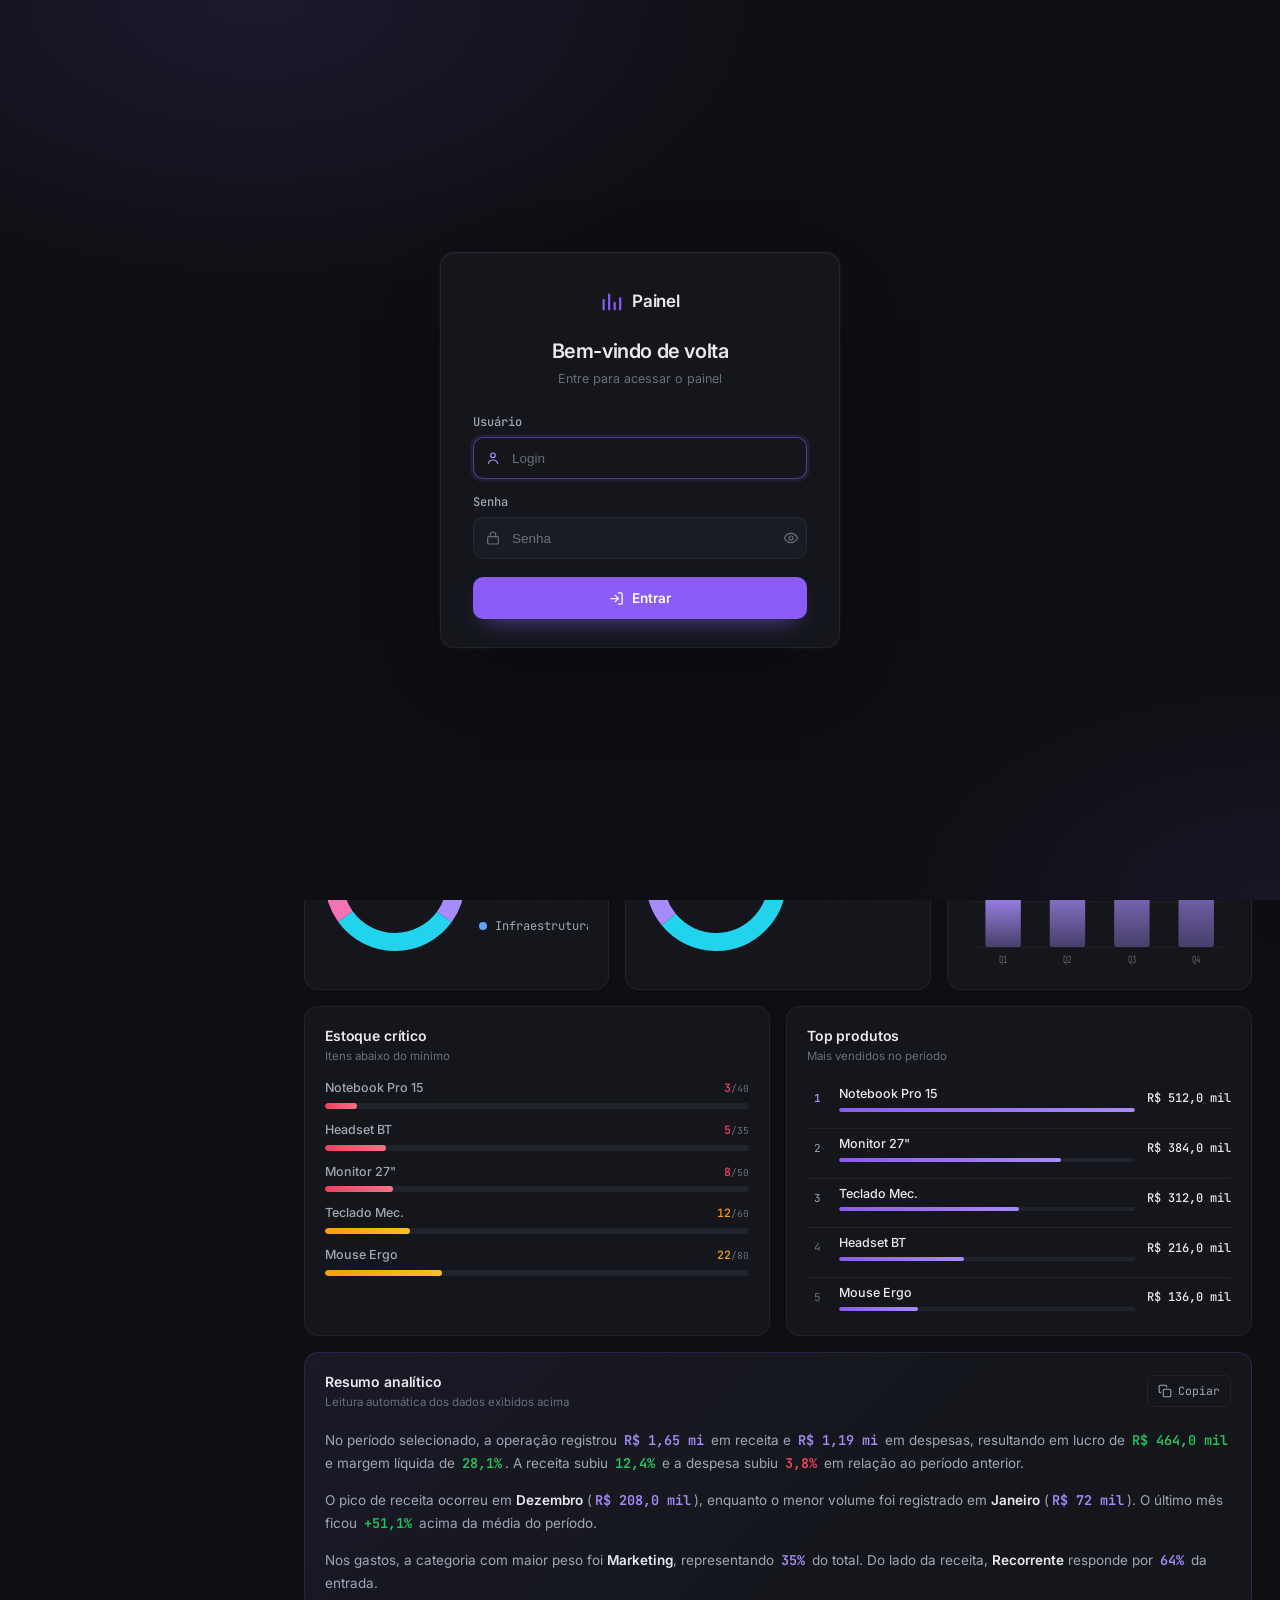
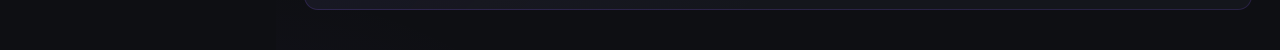
==== commit f404cc08: "Adição: Tela de login e credenciais de acesso admin a plataforma" ====
--- a/index.html
+++ b/index.html
@@ -12,6 +12,7 @@
   <link rel="stylesheet" href="themes.css">
   <link rel="stylesheet" href="configs.css">
   <link rel="stylesheet" href="insights.css">
+  <link rel="stylesheet" href="login.css">
 </head>
 <body>
 
@@ -1121,10 +1122,20 @@
           </svg>
           Restaurar padrões
         </button>
+
+        <button class="btn-logout" id="logoutBtn">
+          <svg viewBox="0 0 24 24" width="14" height="14" fill="none" stroke="currentColor" stroke-width="1.8" stroke-linecap="round" stroke-linejoin="round">
+            <path d="M9 21H5a2 2 0 0 1-2-2V5a2 2 0 0 1 2-2h4"/>
+            <polyline points="16 17 21 12 16 7"/>
+            <line x1="21" y1="12" x2="9" y2="12"/>
+          </svg>
+          Sair
+        </button>
       </section>
     </div>
   </aside>
 
+  <script src="login.js"></script>
   <script src="prototipo.js"></script>
   <script src="configs.js"></script>
   <script src="insights.js"></script>
--- a/prototipo.css
+++ b/prototipo.css
@@ -2062,4 +2062,12 @@
   text-anchor: middle;
   text-transform: uppercase;
   letter-spacing: .08em;
+}
+
+/* ==========================================================================
+   LOGIN · bloqueio do painel
+   ========================================================================== */
+body.login-open > *:not(.login-screen):not(.settings):not(.settings-overlay):not(.toast-host) {
+  /* enquanto o login estiver aberto, tudo o mais fica "congelado" visualmente */
+  pointer-events: none;
 }
--- a/configs.css
+++ b/configs.css
@@ -467,7 +467,38 @@
 }
 
 /* ---------- footer ---------- */
-.settings-footer { padding-top: 8px; }
+.settings-footer {
+  padding-top: 8px;
+  display: flex;
+  flex-direction: column;
+  gap: 8px;
+}
+
+.settings-footer .btn-ghost { width: 100%; justify-content: center; }
+
+/* ---------- botão de logout ---------- */
+.btn-logout {
+  width: 100%;
+  display: inline-flex;
+  align-items: center;
+  justify-content: center;
+  gap: 8px;
+  padding: 10px 14px;
+  font-size: 13px;
+  font-weight: 500;
+  color: var(--neg);
+  border: 1px solid rgba(244, 63, 94, .25);
+  border-radius: var(--r);
+  background: rgba(244, 63, 94, .06);
+  transition: all .2s var(--ease);
+}
+.btn-logout:hover {
+  color: #fff;
+  background: var(--neg);
+  border-color: var(--neg);
+  box-shadow: 0 8px 20px -10px rgba(244, 63, 94, .8);
+}
+.btn-logout svg { flex-shrink: 0; }
 
 .btn-ghost {
   display: inline-flex;
--- a/login.css
+++ b/login.css
@@ -0,0 +1,187 @@
+/* ==========================================================================
+   TELA DE LOGIN
+   ========================================================================== */
+.login-screen {
+  position: fixed;
+  inset: 0;
+  z-index: 2000;
+  display: grid;
+  place-items: center;
+  padding: 20px;
+  background:
+    radial-gradient(900px 500px at 20% 0%, rgba(var(--accent-rgb), .12), transparent 60%),
+    radial-gradient(700px 400px at 100% 100%, rgba(var(--accent-rgb), .08), transparent 60%),
+    var(--bg);
+  animation: loginFadeIn .4s var(--ease-out) both;
+}
+.login-screen[hidden] { display: none; }
+
+@keyframes loginFadeIn {
+  from { opacity: 0; }
+  to   { opacity: 1; }
+}
+
+.login-card {
+  width: 100%;
+  max-width: 400px;
+  padding: 36px 32px 28px;
+  background: var(--bg-1);
+  border: 1px solid var(--line);
+  border-radius: var(--r-lg);
+  box-shadow:
+    inset 0 1px 0 rgba(255, 255, 255, .04),
+    0 30px 80px -40px rgba(0, 0, 0, .8),
+    0 0 0 1px rgba(var(--accent-rgb), .06);
+  animation: loginRise .5s var(--ease-out) .05s both;
+}
+
+@keyframes loginRise {
+  from { opacity: 0; transform: translateY(14px); }
+  to   { opacity: 1; transform: none; }
+}
+
+.login-brand {
+  display: flex;
+  align-items: center;
+  gap: 10px;
+  margin-bottom: 22px;
+  justify-content: center;
+}
+.login-brand svg { color: var(--accent); flex-shrink: 0; }
+.login-brand span {
+  font-weight: 600;
+  font-size: 17px;
+  letter-spacing: -.01em;
+}
+
+.login-head {
+  text-align: center;
+  margin-bottom: 24px;
+}
+.login-head h1 {
+  font-size: 20px;
+  font-weight: 600;
+  letter-spacing: -.02em;
+  margin-bottom: 4px;
+}
+.login-head p {
+  font-size: 12.5px;
+  color: var(--fg-3);
+}
+
+.login-form {
+  display: flex;
+  flex-direction: column;
+  gap: 14px;
+}
+
+.login-field {
+  display: flex;
+  flex-direction: column;
+  gap: 6px;
+}
+.login-field label {
+  font-size: 12px;
+  font-weight: 500;
+  color: var(--fg-2);
+  font-family: var(--mono);
+  letter-spacing: -.005em;
+}
+.login-input-wrap {
+  position: relative;
+  display: flex;
+  align-items: center;
+}
+.login-input-wrap svg {
+  position: absolute;
+  left: 12px;
+  color: var(--fg-3);
+  pointer-events: none;
+  transition: color .2s var(--ease);
+}
+.login-input-wrap:focus-within svg { color: var(--accent-2); }
+
+.login-field input {
+  width: 100%;
+  height: 42px;
+  padding: 0 12px 0 38px;
+  font-size: 13.5px;
+  color: var(--fg);
+  background: var(--bg-2);
+  border: 1px solid var(--line);
+  border-radius: var(--r);
+  outline: none;
+  transition: border-color .2s var(--ease), background .2s var(--ease), box-shadow .2s var(--ease);
+}
+.login-field input::placeholder { color: var(--fg-3); }
+.login-field input:hover { border-color: var(--line-2); }
+.login-field input:focus {
+  border-color: rgba(var(--accent-rgb), .55);
+  background: var(--bg-1);
+  box-shadow: 0 0 0 3px rgba(var(--accent-rgb), .1);
+}
+
+.login-toggle-pw {
+  position: absolute;
+  right: 8px;
+  width: 28px;
+  height: 28px;
+  display: grid;
+  place-items: center;
+  color: var(--fg-3);
+  border-radius: 5px;
+  transition: color .18s var(--ease), background .18s var(--ease);
+}
+.login-toggle-pw:hover { color: var(--fg-2); background: rgba(255, 255, 255, .05); }
+[data-theme="claro"] .login-toggle-pw:hover { background: rgba(0, 0, 0, .05); }
+
+.login-error {
+  display: none;
+  align-items: center;
+  gap: 8px;
+  padding: 9px 12px;
+  font-size: 12px;
+  color: var(--neg);
+  background: rgba(244, 63, 94, .08);
+  border: 1px solid rgba(244, 63, 94, .2);
+  border-radius: var(--r-sm);
+  font-family: var(--mono);
+  animation: loginShake .35s var(--ease) both;
+}
+.login-error.is-visible { display: flex; }
+
+@keyframes loginShake {
+  0%, 100% { transform: translateX(0); }
+  25% { transform: translateX(-4px); }
+  75% { transform: translateX(4px); }
+}
+
+.login-submit {
+  width: 100%;
+  height: 42px;
+  display: inline-flex;
+  align-items: center;
+  justify-content: center;
+  gap: 8px;
+  background: var(--accent);
+  color: var(--accent-fg);
+  border-radius: var(--r);
+  font-size: 13.5px;
+  font-weight: 600;
+  margin-top: 4px;
+  transition: all .2s var(--ease);
+  box-shadow: 0 10px 24px -12px rgba(var(--accent-rgb), .8);
+}
+.login-submit:hover:not(:disabled) {
+  transform: translateY(-1px);
+  box-shadow: 0 14px 30px -12px rgba(var(--accent-rgb), .9);
+}
+.login-submit:disabled {
+  opacity: .6;
+  cursor: wait;
+}
+
+@media (max-width: 480px) {
+  .login-card { padding: 28px 22px 22px; }
+  .login-head h1 { font-size: 18px; }
+}
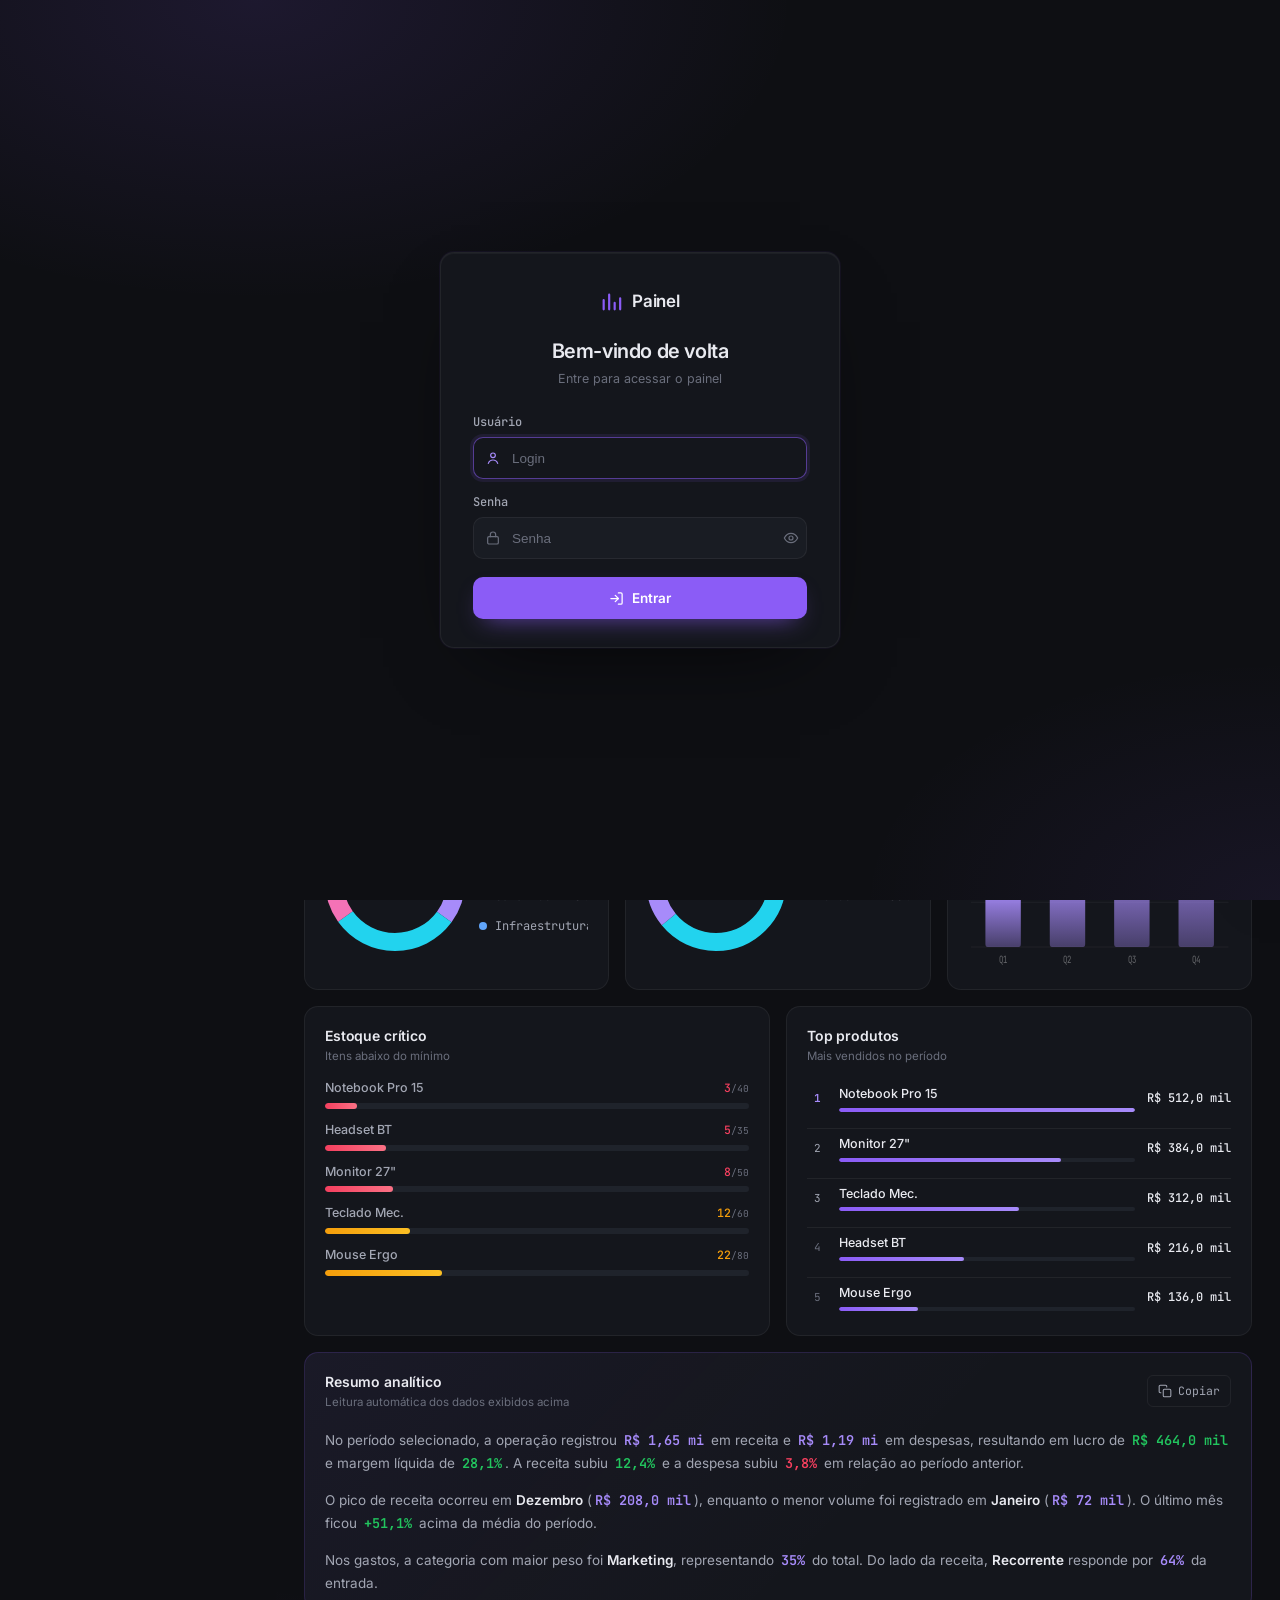
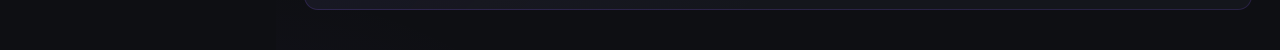
==== commit ae87c882: "Adição: Pop up de documentação de uso" ====
--- a/index.html
+++ b/index.html
@@ -12,6 +12,7 @@
   <link rel="stylesheet" href="themes.css">
   <link rel="stylesheet" href="configs.css">
   <link rel="stylesheet" href="insights.css">
+  <link rel="stylesheet" href="docs.css">
   <link rel="stylesheet" href="login.css">
 </head>
 <body>
@@ -1135,7 +1136,97 @@
     </div>
   </aside>
 
+  <!-- ===== POP-UP · DOCUMENTAÇÃO ===== -->
+  <div class="docs-overlay" id="docsOverlay" aria-hidden="true">
+    <div class="docs-modal" role="dialog" aria-modal="true" aria-labelledby="docsTitle">
+      <header class="docs-head">
+        <div>
+          <h2 id="docsTitle">Documentação</h2>
+          <p>Guia rápido do painel e dos recursos disponíveis</p>
+        </div>
+        <button class="docs-close" id="docsClose" aria-label="Fechar documentação">
+          <svg viewBox="0 0 24 24" width="16" height="16" fill="none" stroke="currentColor" stroke-width="1.8" stroke-linecap="round">
+            <line x1="6" y1="6" x2="18" y2="18"/><line x1="18" y1="6" x2="6" y2="18"/>
+          </svg>
+        </button>
+      </header>
+
+      <div class="docs-body">
+        <section class="docs-section">
+          <h3>
+            <svg viewBox="0 0 24 24" width="15" height="15" fill="none" stroke="currentColor" stroke-width="1.8" stroke-linecap="round" stroke-linejoin="round"><rect x="3" y="3" width="7" height="9" rx="1.5"/><rect x="14" y="3" width="7" height="5" rx="1.5"/><rect x="14" y="12" width="7" height="9" rx="1.5"/><rect x="3" y="16" width="7" height="5" rx="1.5"/></svg>
+            Visão Geral
+          </h3>
+          <p>Painel com os principais indicadores financeiros: receita, despesa, meta, gráfico comparativo, distribuição por categoria, estoque crítico e top produtos.</p>
+          <ul>
+            <li>Use o seletor de período (<span class="docs-code">30d</span>, <span class="docs-code">90d</span>, <span class="docs-code">1a</span>) no topo para alternar a janela de análise.</li>
+            <li>Passe o mouse sobre o gráfico para ver os valores detalhados de cada ponto.</li>
+            <li>Clique nas legendas (<strong>Receita</strong> / <strong>Despesa</strong>) para ocultar ou exibir cada série.</li>
+            <li>As fatias dos gráficos de rosca destacam ao passar o mouse.</li>
+          </ul>
+        </section>
+
+        <section class="docs-section">
+          <h3>
+            <svg viewBox="0 0 24 24" width="15" height="15" fill="none" stroke="currentColor" stroke-width="1.8" stroke-linecap="round" stroke-linejoin="round"><circle cx="12" cy="12" r="9"/><path d="M14.5 9.2c-.5-.8-1.4-1.2-2.5-1.2-1.4 0-2.5.7-2.5 1.8s1 1.5 2.5 1.8c1.6.4 2.5.9 2.5 2 0 1.1-1.1 1.8-2.5 1.8-1.1 0-2-.4-2.5-1.2"/></svg>
+            Lucros
+          </h3>
+          <p>Detalha receita bruta, custos totais, lucro líquido e margem, além da composição de receita e custos e a contribuição por produto/serviço.</p>
+          <ul>
+            <li>A tabela é ordenada por contribuição ao lucro.</li>
+            <li>O tipo de cada item é sinalizado por cor: <strong>Hardware</strong>, <strong>Software</strong> e <strong>Serviço</strong>.</li>
+          </ul>
+        </section>
+
+        <section class="docs-section">
+          <h3>
+            <svg viewBox="0 0 24 24" width="15" height="15" fill="none" stroke="currentColor" stroke-width="1.8" stroke-linecap="round" stroke-linejoin="round"><path d="M3 17l6-6 4 4 8-8"/><path d="M15 7h6v6"/></svg>
+            Demanda
+          </h3>
+          <p>Volume de pedidos, novas assinaturas, taxa de conversão e ticket médio. Inclui comparativo de pedidos × meta e distribuição por origem, tipo e categoria.</p>
+        </section>
+
+        <section class="docs-section">
+          <h3>
+            <svg viewBox="0 0 24 24" width="15" height="15" fill="none" stroke="currentColor" stroke-width="1.8" stroke-linecap="round" stroke-linejoin="round"><path d="M21 8l-9-5-9 5 9 5 9-5z"/><path d="M3 8v8l9 5 9-5V8"/></svg>
+            Estoque
+          </h3>
+          <p>Indicadores de SKUs ativos, capital imobilizado, giro e cobertura. Traz a curva ABC, estoque por armazém, status por categoria e o inventário completo.</p>
+          <ul>
+            <li>A curva ABC classifica os itens em <strong>A</strong> (80% do valor), <strong>B</strong> (15%) e <strong>C</strong> (5% restantes).</li>
+            <li>Passe o mouse em cada segmento da curva para ver os detalhes da classe.</li>
+          </ul>
+        </section>
+
+        <section class="docs-section">
+          <h3>
+            <svg viewBox="0 0 24 24" width="15" height="15" fill="none" stroke="currentColor" stroke-width="1.8" stroke-linecap="round" stroke-linejoin="round"><path d="M4 18a8 8 0 1 1 16 0"/><path d="M12 18l4-8"/></svg>
+            Desempenho
+          </h3>
+          <p>Indicadores operacionais (NPS, SLA, tempo de resposta, produtividade), score geral, radar de competências e ranking de equipes.</p>
+        </section>
+
+        <section class="docs-section">
+          <h3>
+            <svg viewBox="0 0 24 24" width="15" height="15" fill="none" stroke="currentColor" stroke-width="1.8" stroke-linecap="round" stroke-linejoin="round"><circle cx="11" cy="11" r="7"/><path d="M20 20l-3.2-3.2"/></svg>
+            Busca e filtros
+          </h3>
+          <ul>
+            <li>Use a busca do topo para localizar rapidamente cards, gráficos e seções de qualquer view.</li>
+            <li>Use o botão de filtro ao lado da busca para restringir os dados a filiais específicas.</li>
+            <li>As configurações (tema, moeda, meta, período padrão, apresentação) ficam no botão de engrenagem.</li>
+          </ul>
+        </section>
+      </div>
+
+      <footer class="docs-foot">
+        <button class="btn-primary" id="docsDone">Entendi</button>
+      </footer>
+    </div>
+  </div>
+
   <script src="login.js"></script>
+  <script src="docs.js"></script>
   <script src="prototipo.js"></script>
   <script src="configs.js"></script>
   <script src="insights.js"></script>
--- a/docs.css
+++ b/docs.css
@@ -0,0 +1,195 @@
+/* ==========================================================================
+   POP-UP · DOCUMENTAÇÃO
+   ========================================================================== */
+
+.docs-overlay {
+  position: fixed;
+  inset: 0;
+  z-index: 1500;
+  display: grid;
+  place-items: center;
+  padding: 20px;
+  background: rgba(0, 0, 0, .45);
+  backdrop-filter: blur(8px);
+  -webkit-backdrop-filter: blur(8px);
+  opacity: 0;
+  pointer-events: none;
+  transition: opacity .28s var(--ease);
+}
+.docs-overlay.is-open {
+  opacity: 1;
+  pointer-events: auto;
+}
+
+.docs-modal {
+  position: relative;
+  width: 100%;
+  max-width: 560px;
+  max-height: min(80vh, 640px);
+  display: flex;
+  flex-direction: column;
+  background: var(--bg-1);
+  border: 1px solid var(--line-2);
+  border-radius: var(--r-lg);
+  box-shadow:
+    inset 0 1px 0 rgba(255, 255, 255, .04),
+    0 30px 80px -40px rgba(0, 0, 0, .8),
+    0 0 0 1px rgba(var(--accent-rgb), .08);
+  transform: translateY(14px) scale(.98);
+  opacity: 0;
+  transition: transform .32s var(--ease-out), opacity .28s var(--ease-out);
+}
+.docs-overlay.is-open .docs-modal {
+  transform: none;
+  opacity: 1;
+}
+
+/* Cabeçalho */
+.docs-head {
+  display: flex;
+  align-items: flex-start;
+  justify-content: space-between;
+  gap: 16px;
+  padding: 20px 22px 16px;
+  border-bottom: 1px solid var(--line);
+  flex-shrink: 0;
+}
+.docs-head h2 {
+  font-size: 16px;
+  font-weight: 600;
+  letter-spacing: -.01em;
+}
+.docs-head p {
+  font-size: 12px;
+  color: var(--fg-3);
+  margin-top: 2px;
+}
+
+/* Botão X */
+.docs-close {
+  width: 32px;
+  height: 32px;
+  display: grid;
+  place-items: center;
+  color: var(--fg-3);
+  border-radius: var(--r-sm);
+  transition: color .18s var(--ease), background .18s var(--ease);
+  flex-shrink: 0;
+}
+.docs-close:hover {
+  color: var(--fg);
+  background: rgba(255, 255, 255, .06);
+}
+[data-theme="claro"] .docs-close:hover {
+  background: rgba(0, 0, 0, .06);
+}
+
+/* Corpo rolável */
+.docs-body {
+  flex: 1;
+  overflow-y: auto;
+  overscroll-behavior: contain;
+  padding: 6px 22px 22px;
+  scrollbar-width: thin;
+  scrollbar-color: var(--line-2) transparent;
+}
+.docs-body::-webkit-scrollbar { width: 6px; }
+.docs-body::-webkit-scrollbar-thumb {
+  background: var(--line-2);
+  border-radius: 3px;
+}
+
+.docs-section {
+  padding: 16px 0;
+  border-bottom: 1px solid var(--line);
+}
+.docs-section:last-child { border-bottom: 0; }
+
+.docs-section h3 {
+  display: flex;
+  align-items: center;
+  gap: 8px;
+  font-size: 13.5px;
+  font-weight: 600;
+  color: var(--fg);
+  margin-bottom: 8px;
+}
+.docs-section h3 svg {
+  color: var(--accent-2);
+  flex-shrink: 0;
+}
+
+.docs-section p {
+  font-size: 13px;
+  line-height: 1.6;
+  color: var(--fg-2);
+  margin: 0 0 8px;
+}
+.docs-section p:last-child { margin-bottom: 0; }
+
+.docs-section ul {
+  list-style: none;
+  display: flex;
+  flex-direction: column;
+  gap: 6px;
+  margin: 6px 0 0;
+}
+.docs-section li {
+  position: relative;
+  padding-left: 18px;
+  font-size: 12.5px;
+  line-height: 1.55;
+  color: var(--fg-2);
+}
+.docs-section li::before {
+  content: "";
+  position: absolute;
+  left: 0;
+  top: .55em;
+  width: 6px;
+  height: 6px;
+  border-radius: 50%;
+  background: var(--accent);
+  opacity: .7;
+}
+.docs-section li strong {
+  color: var(--fg);
+  font-weight: 500;
+}
+
+/* Bloco de código inline */
+.docs-code {
+  display: inline-block;
+  padding: 1px 6px;
+  font-family: var(--mono);
+  font-size: 11.5px;
+  color: var(--accent-2);
+  background: rgba(var(--accent-rgb), .10);
+  border: 1px solid rgba(var(--accent-rgb), .18);
+  border-radius: 4px;
+  white-space: nowrap;
+}
+
+/* Rodapé */
+.docs-foot {
+  display: flex;
+  justify-content: flex-end;
+  gap: 8px;
+  padding: 14px 22px 18px;
+  border-top: 1px solid var(--line);
+  flex-shrink: 0;
+}
+.docs-foot .btn-primary {
+  width: auto;
+  padding: 9px 16px;
+  font-size: 13px;
+}
+
+/* Responsivo */
+@media (max-width: 480px) {
+  .docs-overlay { padding: 12px; }
+  .docs-modal { max-height: 88vh; }
+  .docs-head { padding: 16px 16px 12px; }
+  .docs-body { padding: 4px 16px 16px; }
+  .docs-foot { padding: 12px 16px 14px; }
+}
